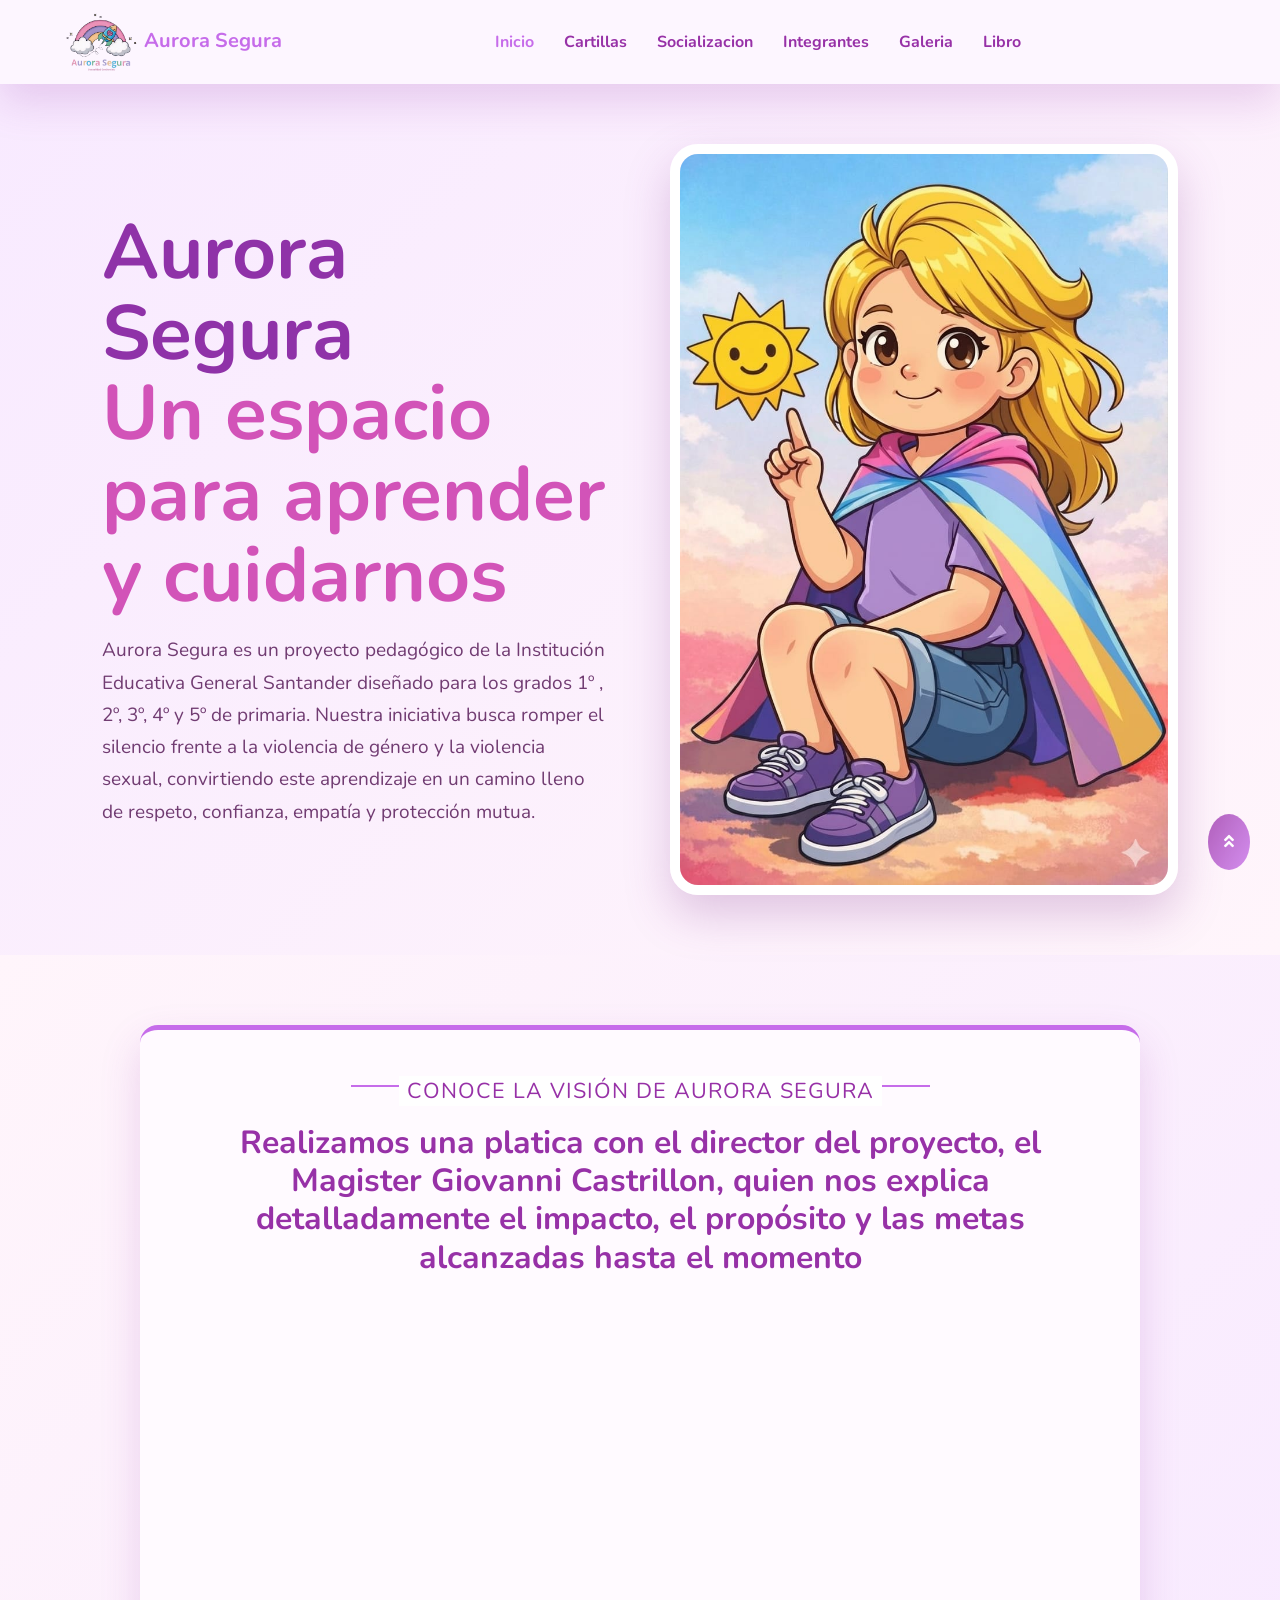
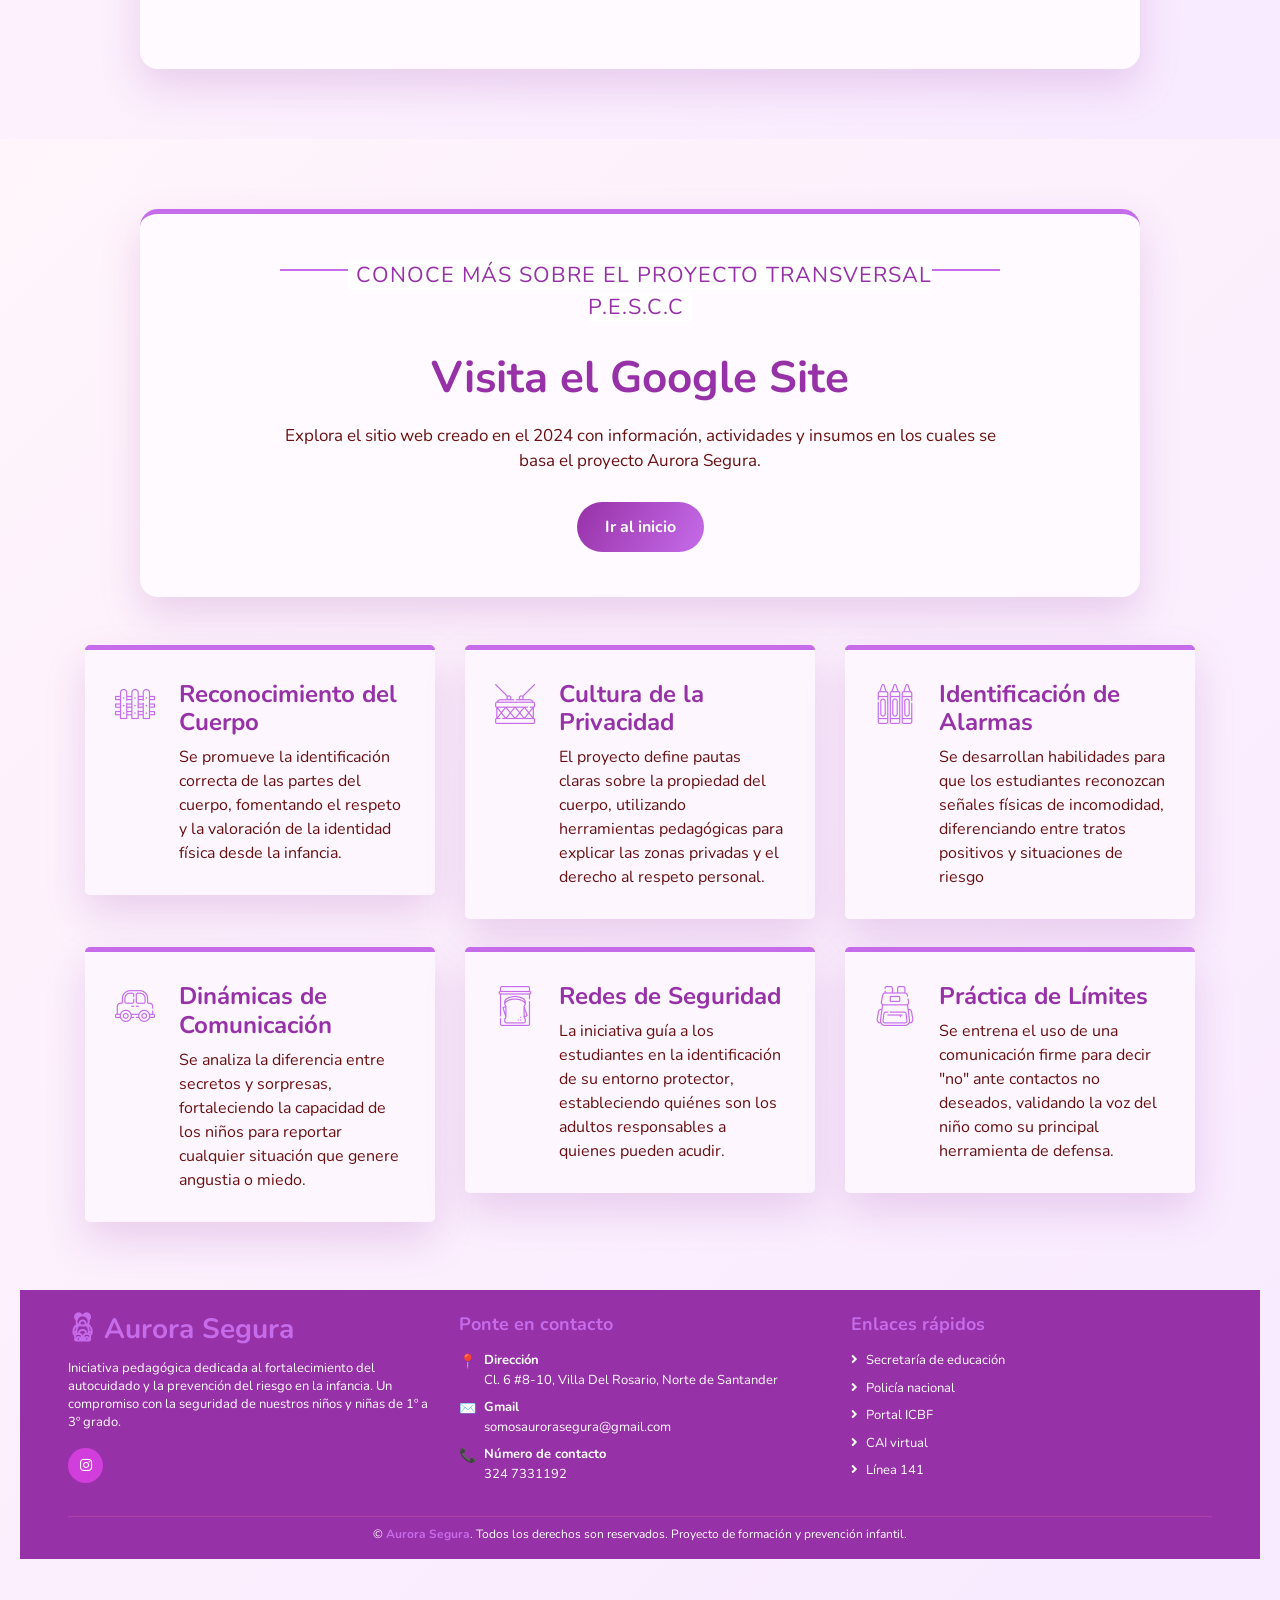
==== index.html @ d98ff777 "Update index.html" ====
<!DOCTYPE html>
<html lang="en">

<head>
    <meta charset="utf-8">
    <title>Aurora Segura • Inicio </title>
    <meta content="width=device-width, initial-scale=1.0" name="viewport">
    <meta content="Free HTML Templates" name="keywords">
    <meta content="Free HTML Templates" name="description">

    <!-- Favicon -->
    <link href="imglg/logo aurora.png" rel="icon">

    <!-- Google Web Fonts -->
    <link rel="preconnect" href="https://fonts.gstatic.com">
    <link href="https://fonts.googleapis.com/css2?family=Handlee&family=Nunito&display=swap" rel="stylesheet">

    <!-- Font Awesome -->
    <link href="https://cdnjs.cloudflare.com/ajax/libs/font-awesome/5.10.0/css/all.min.css" rel="stylesheet">

    <!-- Flaticon Font -->
    <link href="lib/flaticon/font/flaticon.css" rel="stylesheet">

    <!-- Libraries Stylesheet -->
    <link href="lib/owlcarousel/assets/owl.carousel.min.css" rel="stylesheet">
    <link href="lib/lightbox/css/lightbox.min.css" rel="stylesheet">

    <!-- Customized Bootstrap Stylesheet -->
    <link href="css/style.css" rel="stylesheet">
    <link href="https://fonts.googleapis.com/css2?family=Nunito:wght@400;600;700;800&family=Handlee&display=swap" rel="stylesheet">
<style>
/* ---------- TOKENS (mismos valores que libro.html) ---------- */
:root{
  --as-primary:#c66cea;
  --as-secondary:#9731a7;
  --as-body:#691010;
  --as-paper:#fffaff;
  --as-paper-2:#fbeefe;
  --as-shadow:0 18px 40px rgba(151,49,167,.18);
  --as-grad:linear-gradient(120deg,#9731a7,#c66cea);
}

/* ---------- BASE ---------- */
html{background:#f7ecfb}
body{
  font-family:'Nunito',sans-serif;
  color:var(--as-body);
  line-height:1.5;
  background:
    radial-gradient(1200px 500px at 15% -10%,#f3d9ff 0,transparent 60%),
    radial-gradient(1000px 500px at 90% 0,#ffe0f3 0,transparent 55%),
    linear-gradient(160deg,#f7ecfb 0%,#fdeafb 55%,#f3e6ff 100%);
  background-attachment:fixed;
}
h1,h2,h3,h4,h5,h6{
  font-family:'Nunito',cursive;
  color:var(--as-secondary);
  font-weight:700;
  line-height:1.2;
}
p,li,i,span{font-family:'Nunito',sans-serif}

/* ---------- UTILIDADES BOOTSTRAP RECOLOREADAS ---------- */
.bg-primary{background:var(--as-grad)!important}
.bg-secondary{background:var(--as-secondary)!important}
.bg-light{background:#fdf6ff!important}
.text-secondary{color:var(--as-secondary)!important}
.bg-primary h1,.bg-primary h2,.bg-primary h3,.bg-primary h4,.bg-primary p,
.bg-secondary h5,.bg-secondary p,.text-white{color:#fff!important}
.text-primary{color:var(--as-primary)!important}
a.text-primary:hover{color:var(--as-secondary)!important}
.border-top{border-top:5px solid var(--as-primary)!important}
.shadow,.shadow-sm{box-shadow:var(--as-shadow)!important}

/* ---------- BOTONES ---------- */
.btn-primary{
  background:var(--as-grad);border:none;color:#fff;
  border-radius:30px;font-weight:700;transition:transform .15s,filter .15s;
}
.btn-primary:hover,.btn-primary:focus{
  background:var(--as-grad);color:#fff;transform:translateY(-2px) scale(1.02);box-shadow:none;
}
.btn-outline-primary{
  color:var(--as-secondary);border:2px solid var(--as-primary);border-radius:30px;font-weight:700;
}
.btn-outline-primary:hover,.btn-outline-primary.active{
  background:var(--as-primary);border-color:var(--as-primary);color:#fff;
}
.btn-outline-light:hover{background:#fff;color:var(--as-secondary)}
.back-to-top{background:var(--as-grad)!important;border:none;border-radius:50%}

/* ---------- NAVBAR ---------- */
.navbar-light .navbar-nav .nav-link{
  font-family:'Nunito',sans-serif;font-weight:700;
  color:var(--as-secondary)!important;transition:color .2s;
}
.navbar-light .navbar-nav .nav-link:hover,
.navbar-light .navbar-nav .nav-link.active{color:var(--as-primary)!important}
.navbar-brand span{font-family:'Nunito',cursive;color:var(--as-primary)!important}
.navbar-brand img{border-radius:12px}

/* ---------- TITULOS DE SECCION ---------- */
.section-title{color:var(--as-secondary)}
.section-title span{color:var(--as-secondary);font-family:'Nunito',cursive;font-size:1.35rem}
.section-title::before,.section-title::after{
  background:var(--as-primary)!important;border-color:var(--as-primary)!important;
}

/* ---------- HEADER / HERO DE INICIO ---------- */
.bg-primary.px-0.px-md-5 img{
  border-radius:18px;box-shadow:0 20px 45px rgba(105,16,16,.25);
}
.bg-primary h1.display-3{text-shadow:0 3px 0 rgba(0,0,0,.12);text-wrap:balance}

/* ---------- VIDEO DE LA ENTREVISTA ---------- */
.video-section{margin:26px auto 0;max-width:820px}
.video-section video{
  width:100%;border-radius:14px;border:6px solid #fff;box-shadow:var(--as-shadow);background:#000;
}
.hero p{max-width:760px;margin:0 auto;font-size:1.05rem}

/* ---------- SECCIÓN SITIO TRANSVERSAL ---------- */
.sitio-transversal {
  padding: 70px 20px;
  background: linear-gradient(135deg, #fff5fb, #f8eaff);
}

.sitio-transversal-contenido {
  max-width: 1000px;
  margin: auto;
  padding: 45px 30px;
  text-align: center;
  background: #fffaff;
  border-top: 5px solid var(--as-primary);
  border-radius: 18px;
  box-shadow: var(--as-shadow);
}

.sitio-transversal-contenido h2 {
  color: var(--as-secondary);
  font-size: clamp(28px, 4vw, 44px);
  margin-bottom: 18px;
}

.sitio-transversal-contenido p {
  max-width: 720px;
  margin: 0 auto 28px;
  color: var(--as-body);
  font-size: 17px;
}

.btn-sitio-transversal {
  display: inline-block;
  padding: 13px 28px;
  color: #fff;
  background: var(--as-grad);
  border-radius: 30px;
  font-weight: 700;
  text-decoration: none;
  transition: transform .2s, box-shadow .2s;
}

.btn-sitio-transversal:hover {
  color: #fff;
  text-decoration: none;
  transform: translateY(-3px);
  box-shadow: 0 10px 22px rgba(151, 49, 167, .28);


/* ---------- TARJETAS DE "FACILITIES" ---------- */
.d-flex.bg-light.shadow-sm.border-top.rounded{
  background:var(--as-paper)!important;border-radius:14px!important;
  box-shadow:0 10px 24px rgba(198,108,234,.16)!important;
  transition:transform .2s,box-shadow .2s;
}
.d-flex.bg-light.shadow-sm.border-top.rounded:hover{
  transform:translateY(-6px);box-shadow:0 18px 34px rgba(151,49,167,.22)!important;
}
.d-flex.bg-light.border-top.rounded h4{color:var(--as-primary)}

/* ---------- FOOTER ---------- */
.bg-secondary .form-control{border-radius:8px;font-family:'Nunito',sans-serif}
.bg-secondary .btn-primary{background:#fff;color:var(--as-secondary)}
.bg-secondary .btn-primary:hover{background:#fff;color:var(--as-secondary);filter:brightness(.95)}
.bg-secondary a.text-white:hover{color:#f0c4f7!important}
}
.as-video-blog {
  padding: 70px 20px;
  background: linear-gradient(135deg, #fff5fb, #f8eaff);
}

.as-video-blog__content {
  width: 100%;
  max-width: 1000px;
  margin: 0 auto;
  padding: 45px 30px;
  text-align: center;
  background: #fffaff;
  border-top: 5px solid var(--as-primary);
  border-radius: 18px;
  box-shadow: var(--as-shadow);
}

.as-video-blog__content h2 {
  margin-bottom: 25px;
  color: var(--as-secondary);
}

.as-video-blog__player {
  display: block;
  width: 100%;
  max-height: 560px;
  margin: 0 auto;
  border-radius: 14px;
  background: #000;
  box-shadow: 0 12px 30px rgba(151, 49, 167, 0.2);
}

@media (max-width: 576px) {
  .as-video-blog {
    padding: 45px 15px;
  }

  .as-video-blog__content {
    padding: 30px 15px;
  }
}
</style>

</head>


<body>
    <!-- Navbar Start -->
    <div class="container-fluid bg-light position-relative shadow">
        <nav class="navbar navbar-expand-lg bg-light navbar-light py-3 py-lg-0 px-0 px-lg-5">
            <a href="#" class="navbar-brand font-weight-bold text-secondary">
    <img src="imglg/logo aurora.png " style="height:70px;">
                <span class="text-primary">Aurora Segura</span>
            </a>
            <button type="button" class="navbar-toggler" data-toggle="collapse" data-target="#navbarCollapse">
                <span class="navbar-toggler-icon"></span>
            </button>
            <div class="collapse navbar-collapse justify-content-between" id="navbarCollapse">
                <div class="navbar-nav font-weight-bold mx-auto py-0">
                    <a href="index.html" class="nav-item nav-link active">Inicio</a>
                    <a href="about.html" class="nav-item nav-link">Cartillas</a>
                    <a href="class.html" class="nav-item nav-link">Socializacion</a>
                    <a href="team.html" class="nav-item nav-link">Integrantes</a>
                    <a href="gallery.html" class="nav-item nav-link">Galeria</a>
                    <a href="libro.html" class="nav-item nav-link">Libro</a>
                    <div class="nav-item dropdown">
                    </div>
                </div>
            </div>
        </nav>
    </div>
    <!-- Navbar End -->
<style>
  .aurora-inicio {
    padding: 60px 8%;
    background: linear-gradient(135deg, #f8eaff, #fff5fb);
    font-family: 'Nunito', sans-serif;
  }

  .aurora-contenido {
    max-width: 1200px;
    margin: auto;
    display: flex;
    align-items: center;
    gap: 60px;
  }

  .aurora-texto {
    flex: 1;
  }

  .aurora-etiqueta {
    color: #b052c9;
    font-weight: bold;
    letter-spacing: 2px;
    text-transform: uppercase;
  }

  .aurora-texto h1 {
    margin: 18px 0;
    color: #8f32a8;
    font-family: 'Nunito', cursive;
    font-size: clamp(42px, 6vw, 78px);
    line-height: 1.05;
  }

  .aurora-texto h1 span {
    display: block;
    color: #d253b8;
  }

  .aurora-texto p {
    max-width: 540px;
    color: #713c72;
    font-size: 19px;
    line-height: 1.7;
  }



  .aurora-imagen {
    flex: 1;
    max-width: 570px;
  }

  .aurora-imagen img {
    width: 100%;
    display: block;
    border: 10px solid white;
    border-radius: 28px;
    box-shadow: 0 20px 45px rgba(135, 61, 148, .25);
  }

  @media (max-width: 800px) {
    .aurora-contenido {
      flex-direction: column;
      text-align: center;
    }

    .aurora-texto p {
      margin: auto;
    }
  }
</style>

<section class="aurora-inicio">
  <div class="aurora-contenido">
    <div class="aurora-texto">
      

      <h1>
        Aurora Segura
        <span>Un espacio para aprender y cuidarnos</span>
      </h1>
      <p>Aurora Segura es un proyecto pedagógico de la Institución Educativa General Santander diseñado para los grados 1º , 2º, 3º, 4º y 5º de primaria. Nuestra iniciativa busca romper el silencio frente a la violencia de género y la violencia sexual, convirtiendo este aprendizaje en un camino lleno de respeto, confianza, empatía y protección mutua.


      </p>
    </div>
    <div class="aurora-imagen">
      <img
        src="imglg/aurora g.jpeg"
        alt="Proyecto Aurora Segura"
      >
    </div>
  </div>
</section>

    

<!-- Blog Start -->
<section class="as-video-blog" aria-labelledby="as-video-title">
  <div class="as-video-blog__content">
    <p class="section-title px-5"><span class="px-2">Conoce la Visión de Aurora Segura</span></p>
    <h2 id="as-video-title">Realizamos una platica con el director del proyecto, el Magister Giovanni Castrillon, quien nos explica detalladamente el impacto, el propósito y las metas alcanzadas hasta el momento</h2>

<iframe width="560" height="315" src="https://www.youtube.com/embed/XtJqtpY8JXQ?si=MFB27Ist_0Tjkj1-" title="YouTube video player" frameborder="0" allow="accelerometer; autoplay; clipboard-write; encrypted-media; gyroscope; picture-in-picture; web-share" referrerpolicy="strict-origin-when-cross-origin" allowfullscreen></iframe>
  </div>
</section>

    <!-- Blog End -->

 
    <!-- Sitio Transversal Start -->
</div>
</div><section class="sitio-transversal" aria-labelledby="titulo-sitio-transversal">
  <div class="sitio-transversal-contenido">
    <p class="section-title px-5">
      <span class="px-2">Conoce más sobre el Proyecto Transversal P.E.S.C.C </span>
    </p>

    <h2 id="titulo-sitio-transversal">Visita el Google Site</h2>

    <p>
      Explora el sitio web  creado en el 2024 con información, actividades y insumos en los cuales se basa el
      proyecto Aurora Segura.
    </p>

    <a
      class="btn-sitio-transversal"
      href="https://proyectopescc10.wixsite.com/proyecto-transversal"
      target="_blank"
      rel="noopener noreferrer"
    >
      Ir al inicio
    </a>
  </div>
</div>
<!-- Sitio Transversal End -->


    <!-- Facilities Start -->
    <div class="container-fluid pt-5">
        <div class="container pb-3">
            <div class="row">
                <div class="col-lg-4 col-md-6 pb-1">
                    <div class="d-flex bg-light shadow-sm border-top rounded mb-4" style="padding: 30px;">
                        <i class="flaticon-050-fence h1 font-weight-normal text-primary mb-3"></i>
                        <div class="pl-4">
                            <h4>Reconocimiento del Cuerpo</h4>
                            <p class="m-0">Se promueve la identificación correcta de las partes del cuerpo, fomentando el respeto y la valoración de la identidad física desde la infancia.</p>
                        </div>
                    </div>
                </div>
                <div class="col-lg-4 col-md-6 pb-1">
                    <div class="d-flex bg-light shadow-sm border-top rounded mb-4" style="padding: 30px;">
                        <i class="flaticon-022-drum h1 font-weight-normal text-primary mb-3"></i>
                        <div class="pl-4">
                            <h4>Cultura de la Privacidad</h4>
                            <p class="m-0">El proyecto define pautas claras sobre la propiedad del cuerpo, utilizando herramientas pedagógicas para explicar las zonas privadas y el derecho al respeto personal.</p>
                        </div>
                    </div>
                </div>
                <div class="col-lg-4 col-md-6 pb-1">
                    <div class="d-flex bg-light shadow-sm border-top rounded mb-4" style="padding: 30px;">
                        <i class="flaticon-030-crayons h1 font-weight-normal text-primary mb-3"></i>
                        <div class="pl-4">
                            <h4>Identificación de Alarmas</h4>
                            <p class="m-0">Se desarrollan habilidades para que los estudiantes reconozcan señales físicas de incomodidad, diferenciando entre tratos positivos y situaciones de riesgo</p>
                        </div>
                    </div>
                </div>
                <div class="col-lg-4 col-md-6 pb-1">
                    <div class="d-flex bg-light shadow-sm border-top rounded mb-4" style="padding: 30px;">
                        <i class="flaticon-017-toy-car h1 font-weight-normal text-primary mb-3"></i>
                        <div class="pl-4">
                            <h4>Dinámicas de Comunicación</h4>
                            <p class="m-0">Se analiza la diferencia entre secretos y sorpresas, fortaleciendo la capacidad de los niños para reportar cualquier situación que genere angustia o miedo.</p>
                        </div>
                    </div>
                </div>
                <div class="col-lg-4 col-md-6 pb-1">
                    <div class="d-flex bg-light shadow-sm border-top rounded mb-4" style="padding: 30px;">
                        <i class="flaticon-025-sandwich h1 font-weight-normal text-primary mb-3"></i>
                        <div class="pl-4">
                            <h4>Redes de Seguridad</h4>
                            <p class="m-0">La iniciativa guía a los estudiantes en la identificación de su entorno protector, estableciendo quiénes son los adultos responsables a quienes pueden acudir.</p>
                        </div>
                    </div>
                </div>
                <div class="col-lg-4 col-md-6 pb-1">
                    <div class="d-flex bg-light shadow-sm border-top rounded mb-4" style="padding: 30px;">
                        <i class="flaticon-047-backpack h1 font-weight-normal text-primary mb-3"></i>
                        <div class="pl-4">
                            <h4>Práctica de Límites</h4>
                            <p class="m-0">Se entrena el uso de una comunicación firme para decir "no" ante contactos no deseados, validando la voz del niño como su principal herramienta de defensa.</p>
                        </div>
                    </div>
                </div>
            </div>
        </div>
    </div>
    <!-- Facilities Start -->


    


<!-- Footer Start -->
<div class="container-fluid bg-secondary text-white mt-4 py-3 px-sm-3 px-md-5" style="font-size: 14px;">
    <div class="row pt-2">

        <div class="col-lg-4 col-md-6 mb-3">
            <a href="" class="navbar-brand font-weight-bold text-primary m-0 mb-3 p-0" style="font-size: 28px; line-height: 28px;">
                <i class="flaticon-043-teddy-bear"></i>
                <span class="text-white">Aurora Segura</span>
            </a>
            <p class="mb-3" style="font-size: 13px; line-height: 1.4;">Iniciativa pedag&oacute;gica dedicada al fortalecimiento del autocuidado y la prevenci&oacute;n del riesgo en la infancia. Un compromiso con la seguridad de nuestros ni&ntilde;os y ni&ntilde;as de 1&ordm; a 3&ordm; grado.</p>
            <div class="d-flex justify-content-start mt-3">
                <a class="btn rounded-circle text-center text-white mr-2 px-0 d-inline-flex align-items-center justify-content-center"
                   style="width: 35px; height: 35px; background-color: #d23edc; font-size: 14px;"
                   href="https://www.instagram.com/aurora_seguraa/"
                   target="_blank" rel="noopener"
                   aria-label="Instagram de Aurora Segura">
                    <i class="fab fa-instagram"></i>
                </a>
            </div>
        </div>

        <div class="col-lg-4 col-md-6 mb-3">
            <h4 class="text-primary mb-3" style="font-size: 18px;">Ponte en contacto</h4>
            <div class="d-flex mb-2">
                <span class="ico" style="font-size: 14px;">&#128205;</span>
                <div class="pl-2">
                    <strong class="text-white d-block" style="font-size: 13px;">Direcci&oacute;n</strong>
                    <p class="m-0" style="font-size: 13px;">Cl. 6 #8-10, Villa Del Rosario, Norte de Santander</p>
                </div>
            </div>
            <div class="d-flex mb-2">
                <span class="ico" style="font-size: 14px;">&#9993;&#65039;</span>
                <div class="pl-2">
                    <strong class="text-white d-block" style="font-size: 13px;">Gmail</strong>
                    <p class="m-0" style="font-size: 13px;">somosaurorasegura@gmail.com</p>
                </div>
            </div>
            <div class="d-flex mb-2">
                <span class="ico" style="font-size: 14px;">&#128222;</span>
                <div class="pl-2">
                    <strong class="text-white d-block" style="font-size: 13px;">N&uacute;mero de contacto</strong>
                    <p class="m-0" style="font-size: 13px;">324 7331192</p>
                </div>
            </div>
        </div>

        <div class="col-lg-4 col-md-6 mb-3">
            <h4 class="text-primary mb-3" style="font-size: 18px;">Enlaces r&aacute;pidos</h4>
            <div class="d-flex flex-column justify-content-start" style="font-size: 13px;">
                <a class="text-white mb-2" href="http://www.sednortedesantander.gov.co/"><i class="fa fa-angle-right mr-2"></i>Secretar&iacute;a de educaci&oacute;n</a>
                <a class="text-white mb-2" href="https://www.policia.gov.co/"><i class="fa fa-angle-right mr-2"></i>Polic&iacute;a nacional</a>
                <a class="text-white mb-2" href="https://www.icbf.gov.co/"><i class="fa fa-angle-right mr-2"></i>Portal ICBF</a>
                <a class="text-white mb-2" href="https://caivirtual.policia.gov.co/"><i class="fa fa-angle-right mr-2"></i>CAI virtual</a>
                <a class="text-white mb-2" href="https://www.icbf.gov.co/noticias/linea-141"><i class="fa fa-angle-right mr-2"></i>L&iacute;nea 141</a>
            </div>
        </div>

    </div>

    <div class="w-100 pt-2 mt-2" style="border-top: 1px solid rgba(236, 101, 162, 0.3);">
        <p class="m-0 text-center text-white" style="font-size: 12px;">
            &copy; <a class="text-primary font-weight-bold" href="index.html">Aurora Segura</a>. Todos los derechos son reservados. Proyecto de formaci&oacute;n y prevenci&oacute;n infantil.
        </p>
    </div>

</div>


    <!-- Back to Top -->
    <a href="#" class="btn btn-primary p-3 back-to-top"><i class="fa fa-angle-double-up"></i></a>


    <!-- JavaScript Libraries -->
    <script src="https://code.jquery.com/jquery-3.4.1.min.js"></script>
    <script src="https://stackpath.bootstrapcdn.com/bootstrap/4.4.1/js/bootstrap.bundle.min.js"></script>
    <script src="lib/easing/easing.min.js"></script>
    <script src="lib/owlcarousel/owl.carousel.min.js"></script>
    <script src="lib/isotope/isotope.pkgd.min.js"></script>
    <script src="lib/lightbox/js/lightbox.min.js"></script>

    <!-- Contact Javascript File -->
    <script src="mail/jqBootstrapValidation.min.js"></script>
    <script src="mail/contact.js"></script>

    <!-- Template Javascript -->
    <script src="js/main.js"></script>
</body>

</html>
---- css/style.css ----
/******* Bootstrap Theming ********/
/*!
 * Bootstrap v4.5.3 (https://getbootstrap.com/)
 * Copyright 2011-2020 The Bootstrap Authors
 * Copyright 2011-2020 Twitter, Inc.
 * Licensed under MIT (https://github.com/twbs/bootstrap/blob/main/LICENSE)
 */
:root {
  --blue: #c379d6;
  --indigo: #6610f2;
  --purple: #6f42c1;
  --pink: #e83e8c;
  --red: #dc3545;
  --orange: #fd7e14;
  --yellow: #ffc107;
  --green: #28a745;
  --teal: #20c997;
  --cyan: #17a2b8;
  --white: #fff;
  --gray: #6c757d;
  --gray-dark: #343a40;
  --primary: #996de0;
  --secondary: #00394f;
  --success: #28a745;
  --info: #c558dd;
  --warning: #ffc107;
  --danger: #dc3545;
  --light: #f8f9fa;
  --dark: #343a40;
  --breakpoint-xs: 0;
  --breakpoint-sm: 576px;
  --breakpoint-md: 768px;
  --breakpoint-lg: 992px;
  --breakpoint-xl: 1200px;
  --font-family-sans-serif: "Nunito", sans-serif;
  --font-family-monospace: SFMono-Regular, Menlo, Monaco, Consolas, "Liberation Mono", "Courier New", monospace;
}

*,
*::before,
*::after {
  box-sizing: border-box;
}

html {
  font-family: sans-serif;
  line-height: 1.15;
  -webkit-text-size-adjust: 100%;
  -webkit-tap-highlight-color: rgba(0, 0, 0, 0);
}

article, aside, figcaption, figure, footer, header, hgroup, main, nav, section {
  display: block;
}

body {
  margin: 0;
  font-family: "Nunito", sans-serif;
  font-size: 1rem;
  font-weight: 400;
  line-height: 1.5;
  color: #6d5fb9;
  text-align: left;
  background-color: #fff;
}

[tabindex="-1"]:focus:not(:focus-visible) {
  outline: 0 !important;
}

hr {
  box-sizing: content-box;
  height: 0;
  overflow: visible;
}

h1, h2, h3, h4, h5, h6 {
  margin-top: 0;
  margin-bottom: 0.5rem;
}

p {
  margin-top: 0;
  margin-bottom: 1rem;
}

abbr[title],
abbr[data-original-title] {
  text-decoration: underline;
  text-decoration: underline dotted;
  cursor: help;
  border-bottom: 0;
  text-decoration-skip-ink: none;
}

address {
  margin-bottom: 1rem;
  font-style: normal;
  line-height: inherit;
}

ol,
ul,
dl {
  margin-top: 0;
  margin-bottom: 1rem;
}

ol ol,
ul ul,
ol ul,
ul ol {
  margin-bottom: 0;
}

dt {
  font-weight: 700;
}

dd {
  margin-bottom: .5rem;
  margin-left: 0;
}

blockquote {
  margin: 0 0 1rem;
}

b,
strong {
  font-weight: bolder;
}

small {
  font-size: 80%;
}

sub,
sup {
  position: relative;
  font-size: 75%;
  line-height: 0;
  vertical-align: baseline;
}

sub {
  bottom: -.25em;
}

sup {
  top: -.5em;
}

a {
  color: #060606;
  text-decoration: none;
  background-color: transparent;
}

a:hover {
  color:  #862c9c;
  text-decoration: underline;
}

a:not([href]):not([class]) {
  color: inherit;
  text-decoration: none;
}

a:not([href]):not([class]):hover {
  color: inherit;
  text-decoration: none;
}

pre,
code,
kbd,
samp {
  font-family: SFMono-Regular, Menlo, Monaco, Consolas, "Liberation Mono", "Courier New", monospace;
  font-size: 1em;
}

pre {
  margin-top: 0;
  margin-bottom: 1rem;
  overflow: auto;
  -ms-overflow-style: scrollbar;
}

figure {
  margin: 0 0 1rem;
}

img {
  vertical-align: middle;
  border-style: none;
}

svg {
  overflow: hidden;
  vertical-align: middle;
}

table {
  border-collapse: collapse;
}

caption {
  padding-top: 0.75rem;
  padding-bottom: 0.75rem;
  color: #6c757d;
  text-align: left;
  caption-side: bottom;
}

th {
  text-align: inherit;
  text-align: -webkit-match-parent;
}

label {
  display: inline-block;
  margin-bottom: 0.5rem;
}

button {
  border-radius: 0;
}

button:focus {
  outline: 1px dotted;
  outline: 5px auto -webkit-focus-ring-color;
}

input,
button,
select,
optgroup,
textarea {
  margin: 0;
  font-family: inherit;
  font-size: inherit;
  line-height: inherit;
}

button,
input {
  overflow: visible;
}

button,
select {
  text-transform: none;
}

[role="button"] {
  cursor: pointer;
}

select {
  word-wrap: normal;
}

button,
[type="button"],
[type="reset"],
[type="submit"] {
  -webkit-appearance: button;
}

button:not(:disabled),
[type="button"]:not(:disabled),
[type="reset"]:not(:disabled),
[type="submit"]:not(:disabled) {
  cursor: pointer;
}

button::-moz-focus-inner,
[type="button"]::-moz-focus-inner,
[type="reset"]::-moz-focus-inner,
[type="submit"]::-moz-focus-inner {
  padding: 0;
  border-style: none;
}

input[type="radio"],
input[type="checkbox"] {
  box-sizing: border-box;
  padding: 0;
}

textarea {
  overflow: auto;
  resize: vertical;
}

fieldset {
  min-width: 0;
  padding: 0;
  margin: 0;
  border: 0;
}

legend {
  display: block;
  width: 100%;
  max-width: 100%;
  padding: 0;
  margin-bottom: .5rem;
  font-size: 1.5rem;
  line-height: inherit;
  color: inherit;
  white-space: normal;
}

@media (max-width: 1200px) {
  legend {
    font-size: calc(1.275rem + 0.3vw) ;
  }
}

progress {
  vertical-align: baseline;
}

[type="number"]::-webkit-inner-spin-button,
[type="number"]::-webkit-outer-spin-button {
  height: auto;
}

[type="search"] {
  outline-offset: -2px;
  -webkit-appearance: none;
}

[type="search"]::-webkit-search-decoration {
  -webkit-appearance: none;
}

::-webkit-file-upload-button {
  font: inherit;
  -webkit-appearance: button;
}

output {
  display: inline-block;
}

summary {
  display: list-item;
  cursor: pointer;
}

template {
  display: none;
}

[hidden] {
  display: none !important;
}

h1, h2, h3, h4, h5, h6,
.h1, .h2, .h3, .h4, .h5, .h6 {
  margin-bottom: 0.5rem;
  font-family: "Handlee", cursive;
  font-weight: bold;
  line-height: 1.2;
  color: #a858be;
}

h1, .h1 {
  font-size: 2.5rem;
}

@media (max-width: 1200px) {
  h1, .h1 {
    font-size: calc(1.375rem + 1.5vw) ;
  }
}

h2, .h2 {
  font-size: 2rem;
}

@media (max-width: 1200px) {
  h2, .h2 {
    font-size: calc(1.325rem + 0.9vw) ;
  }
}

h3, .h3 {
  font-size: 1.75rem;
}

@media (max-width: 1200px) {
  h3, .h3 {
    font-size: calc(1.3rem + 0.6vw) ;
  }
}

h4, .h4 {
  font-size: 1.5rem;
}

@media (max-width: 1200px) {
  h4, .h4 {
    font-size: calc(1.275rem + 0.3vw) ;
  }
}

h5, .h5 {
  font-size: 1.25rem;
}

h6, .h6 {
  font-size: 1rem;
}

.lead {
  font-size: 1.25rem;
  font-weight: 300;
}

.display-1 {
  font-size: 6rem;
  font-weight: 300;
  line-height: 1.2;
}

@media (max-width: 1200px) {
  .display-1 {
    font-size: calc(1.725rem + 5.7vw) ;
  }
}

.display-2 {
  font-size: 5.5rem;
  font-weight: 300;
  line-height: 1.2;
}

@media (max-width: 1200px) {
  .display-2 {
    font-size: calc(1.675rem + 5.1vw) ;
  }
}

.display-3 {
  font-size: 4.5rem;
  font-weight: 300;
  line-height: 1.2;
}

@media (max-width: 1200px) {
  .display-3 {
    font-size: calc(1.575rem + 3.9vw) ;
  }
}

.display-4 {
  font-size: 3.5rem;
  font-weight: 300;
  line-height: 1.2;
}

@media (max-width: 1200px) {
  .display-4 {
    font-size: calc(1.475rem + 2.7vw) ;
  }
}

hr {
  margin-top: 1rem;
  margin-bottom: 1rem;
  border: 0;
  border-top: 1px solid rgba(0, 0, 0, 0.1);
}

small,
.small {
  font-size: 80%;
  font-weight: 400;
}

mark,
.mark {
  padding: 0.2em;
  background-color: #fcf8e3;
}

.list-unstyled {
  padding-left: 0;
  list-style: none;
}

.list-inline {
  padding-left: 0;
  list-style: none;
}

.list-inline-item {
  display: inline-block;
}

.list-inline-item:not(:last-child) {
  margin-right: 0.5rem;
}

.initialism {
  font-size: 90%;
  text-transform: uppercase;
}

.blockquote {
  margin-bottom: 1rem;
  font-size: 1.25rem;
}

.blockquote-footer {
  display: block;
  font-size: 80%;
  color: #6c757d;
}

.blockquote-footer::before {
  content: "\2014\00A0";
}

.img-fluid {
  max-width: 100%;
  height: auto;
}

.img-thumbnail {
  padding: 0.25rem;
  background-color: #fff;
  border: 1px solid #dee2e6;
  border-radius: 5px;
  max-width: 100%;
  height: auto;
}

.figure {
  display: inline-block;
}

.figure-img {
  margin-bottom: 0.5rem;
  line-height: 1;
}

.figure-caption {
  font-size: 90%;
  color: #6c757d;
}

code {
  font-size: 87.5%;
  color: #e83e8c;
  word-wrap: break-word;
}

a > code {
  color: inherit;
}

kbd {
  padding: 0.2rem 0.4rem;
  font-size: 87.5%;
  color: #fff;
  background-color: #212529;
  border-radius: 0.2rem;
}

kbd kbd {
  padding: 0;
  font-size: 100%;
  font-weight: 700;
}

pre {
  display: block;
  font-size: 87.5%;
  color: #212529;
}

pre code {
  font-size: inherit;
  color: inherit;
  word-break: normal;
}

.pre-scrollable {
  max-height: 340px;
  overflow-y: scroll;
}

.container,
.container-fluid,
.container-sm,
.container-md,
.container-lg,
.container-xl {
  width: 100%;
  padding-right: 15px;
  padding-left: 15px;
  margin-right: auto;
  margin-left: auto;
}

@media (min-width: 576px) {
  .container, .container-sm {
    max-width: 540px;
  }
}

@media (min-width: 768px) {
  .container, .container-sm, .container-md {
    max-width: 720px;
  }
}

@media (min-width: 992px) {
  .container, .container-sm, .container-md, .container-lg {
    max-width: 960px;
  }
}

@media (min-width: 1200px) {
  .container, .container-sm, .container-md, .container-lg, .container-xl {
    max-width: 1140px;
  }
}

.row {
  display: flex;
  flex-wrap: wrap;
  margin-right: -15px;
  margin-left: -15px;
}

.no-gutters {
  margin-right: 0;
  margin-left: 0;
}

.no-gutters > .col,
.no-gutters > [class*="col-"] {
  padding-right: 0;
  padding-left: 0;
}

.col-1, .col-2, .col-3, .col-4, .col-5, .col-6, .col-7, .col-8, .col-9, .col-10, .col-11, .col-12, .col,
.col-auto, .col-sm-1, .col-sm-2, .col-sm-3, .col-sm-4, .col-sm-5, .col-sm-6, .col-sm-7, .col-sm-8, .col-sm-9, .col-sm-10, .col-sm-11, .col-sm-12, .col-sm,
.col-sm-auto, .col-md-1, .col-md-2, .col-md-3, .col-md-4, .col-md-5, .col-md-6, .col-md-7, .col-md-8, .col-md-9, .col-md-10, .col-md-11, .col-md-12, .col-md,
.col-md-auto, .col-lg-1, .col-lg-2, .col-lg-3, .col-lg-4, .col-lg-5, .col-lg-6, .col-lg-7, .col-lg-8, .col-lg-9, .col-lg-10, .col-lg-11, .col-lg-12, .col-lg,
.col-lg-auto, .col-xl-1, .col-xl-2, .col-xl-3, .col-xl-4, .col-xl-5, .col-xl-6, .col-xl-7, .col-xl-8, .col-xl-9, .col-xl-10, .col-xl-11, .col-xl-12, .col-xl,
.col-xl-auto {
  position: relative;
  width: 100%;
  padding-right: 15px;
  padding-left: 15px;
}

.col {
  flex-basis: 0;
  flex-grow: 1;
  max-width: 100%;
}

.row-cols-1 > * {
  flex: 0 0 100%;
  max-width: 100%;
}

.row-cols-2 > * {
  flex: 0 0 50%;
  max-width: 50%;
}

.row-cols-3 > * {
  flex: 0 0 33.33333%;
  max-width: 33.33333%;
}

.row-cols-4 > * {
  flex: 0 0 25%;
  max-width: 25%;
}

.row-cols-5 > * {
  flex: 0 0 20%;
  max-width: 20%;
}

.row-cols-6 > * {
  flex: 0 0 16.66667%;
  max-width: 16.66667%;
}

.col-auto {
  flex: 0 0 auto;
  width: auto;
  max-width: 100%;
}

.col-1 {
  flex: 0 0 8.33333%;
  max-width: 8.33333%;
}

.col-2 {
  flex: 0 0 16.66667%;
  max-width: 16.66667%;
}

.col-3 {
  flex: 0 0 25%;
  max-width: 25%;
}

.col-4 {
  flex: 0 0 33.33333%;
  max-width: 33.33333%;
}

.col-5 {
  flex: 0 0 41.66667%;
  max-width: 41.66667%;
}

.col-6 {
  flex: 0 0 50%;
  max-width: 50%;
}

.col-7 {
  flex: 0 0 58.33333%;
  max-width: 58.33333%;
}

.col-8 {
  flex: 0 0 66.66667%;
  max-width: 66.66667%;
}

.col-9 {
  flex: 0 0 75%;
  max-width: 75%;
}

.col-10 {
  flex: 0 0 83.33333%;
  max-width: 83.33333%;
}

.col-11 {
  flex: 0 0 91.66667%;
  max-width: 91.66667%;
}

.col-12 {
  flex: 0 0 100%;
  max-width: 100%;
}

.order-first {
  order: -1;
}

.order-last {
  order: 13;
}

.order-0 {
  order: 0;
}

.order-1 {
  order: 1;
}

.order-2 {
  order: 2;
}

.order-3 {
  order: 3;
}

.order-4 {
  order: 4;
}

.order-5 {
  order: 5;
}

.order-6 {
  order: 6;
}

.order-7 {
  order: 7;
}

.order-8 {
  order: 8;
}

.order-9 {
  order: 9;
}

.order-10 {
  order: 10;
}

.order-11 {
  order: 11;
}

.order-12 {
  order: 12;
}

.offset-1 {
  margin-left: 8.33333%;
}

.offset-2 {
  margin-left: 16.66667%;
}

.offset-3 {
  margin-left: 25%;
}

.offset-4 {
  margin-left: 33.33333%;
}

.offset-5 {
  margin-left: 41.66667%;
}

.offset-6 {
  margin-left: 50%;
}

.offset-7 {
  margin-left: 58.33333%;
}

.offset-8 {
  margin-left: 66.66667%;
}

.offset-9 {
  margin-left: 75%;
}

.offset-10 {
  margin-left: 83.33333%;
}

.offset-11 {
  margin-left: 91.66667%;
}

@media (min-width: 576px) {
  .col-sm {
    flex-basis: 0;
    flex-grow: 1;
    max-width: 100%;
  }
  .row-cols-sm-1 > * {
    flex: 0 0 100%;
    max-width: 100%;
  }
  .row-cols-sm-2 > * {
    flex: 0 0 50%;
    max-width: 50%;
  }
  .row-cols-sm-3 > * {
    flex: 0 0 33.33333%;
    max-width: 33.33333%;
  }
  .row-cols-sm-4 > * {
    flex: 0 0 25%;
    max-width: 25%;
  }
  .row-cols-sm-5 > * {
    flex: 0 0 20%;
    max-width: 20%;
  }
  .row-cols-sm-6 > * {
    flex: 0 0 16.66667%;
    max-width: 16.66667%;
  }
  .col-sm-auto {
    flex: 0 0 auto;
    width: auto;
    max-width: 100%;
  }
  .col-sm-1 {
    flex: 0 0 8.33333%;
    max-width: 8.33333%;
  }
  .col-sm-2 {
    flex: 0 0 16.66667%;
    max-width: 16.66667%;
  }
  .col-sm-3 {
    flex: 0 0 25%;
    max-width: 25%;
  }
  .col-sm-4 {
    flex: 0 0 33.33333%;
    max-width: 33.33333%;
  }
  .col-sm-5 {
    flex: 0 0 41.66667%;
    max-width: 41.66667%;
  }
  .col-sm-6 {
    flex: 0 0 50%;
    max-width: 50%;
  }
  .col-sm-7 {
    flex: 0 0 58.33333%;
    max-width: 58.33333%;
  }
  .col-sm-8 {
    flex: 0 0 66.66667%;
    max-width: 66.66667%;
  }
  .col-sm-9 {
    flex: 0 0 75%;
    max-width: 75%;
  }
  .col-sm-10 {
    flex: 0 0 83.33333%;
    max-width: 83.33333%;
  }
  .col-sm-11 {
    flex: 0 0 91.66667%;
    max-width: 91.66667%;
  }
  .col-sm-12 {
    flex: 0 0 100%;
    max-width: 100%;
  }
  .order-sm-first {
    order: -1;
  }
  .order-sm-last {
    order: 13;
  }
  .order-sm-0 {
    order: 0;
  }
  .order-sm-1 {
    order: 1;
  }
  .order-sm-2 {
    order: 2;
  }
  .order-sm-3 {
    order: 3;
  }
  .order-sm-4 {
    order: 4;
  }
  .order-sm-5 {
    order: 5;
  }
  .order-sm-6 {
    order: 6;
  }
  .order-sm-7 {
    order: 7;
  }
  .order-sm-8 {
    order: 8;
  }
  .order-sm-9 {
    order: 9;
  }
  .order-sm-10 {
    order: 10;
  }
  .order-sm-11 {
    order: 11;
  }
  .order-sm-12 {
    order: 12;
  }
  .offset-sm-0 {
    margin-left: 0;
  }
  .offset-sm-1 {
    margin-left: 8.33333%;
  }
  .offset-sm-2 {
    margin-left: 16.66667%;
  }
  .offset-sm-3 {
    margin-left: 25%;
  }
  .offset-sm-4 {
    margin-left: 33.33333%;
  }
  .offset-sm-5 {
    margin-left: 41.66667%;
  }
  .offset-sm-6 {
    margin-left: 50%;
  }
  .offset-sm-7 {
    margin-left: 58.33333%;
  }
  .offset-sm-8 {
    margin-left: 66.66667%;
  }
  .offset-sm-9 {
    margin-left: 75%;
  }
  .offset-sm-10 {
    margin-left: 83.33333%;
  }
  .offset-sm-11 {
    margin-left: 91.66667%;
  }
}

@media (min-width: 768px) {
  .col-md {
    flex-basis: 0;
    flex-grow: 1;
    max-width: 100%;
  }
  .row-cols-md-1 > * {
    flex: 0 0 100%;
    max-width: 100%;
  }
  .row-cols-md-2 > * {
    flex: 0 0 50%;
    max-width: 50%;
  }
  .row-cols-md-3 > * {
    flex: 0 0 33.33333%;
    max-width: 33.33333%;
  }
  .row-cols-md-4 > * {
    flex: 0 0 25%;
    max-width: 25%;
  }
  .row-cols-md-5 > * {
    flex: 0 0 20%;
    max-width: 20%;
  }
  .row-cols-md-6 > * {
    flex: 0 0 16.66667%;
    max-width: 16.66667%;
  }
  .col-md-auto {
    flex: 0 0 auto;
    width: auto;
    max-width: 100%;
  }
  .col-md-1 {
    flex: 0 0 8.33333%;
    max-width: 8.33333%;
  }
  .col-md-2 {
    flex: 0 0 16.66667%;
    max-width: 16.66667%;
  }
  .col-md-3 {
    flex: 0 0 25%;
    max-width: 25%;
  }
  .col-md-4 {
    flex: 0 0 33.33333%;
    max-width: 33.33333%;
  }
  .col-md-5 {
    flex: 0 0 41.66667%;
    max-width: 41.66667%;
  }
  .col-md-6 {
    flex: 0 0 50%;
    max-width: 50%;
  }
  .col-md-7 {
    flex: 0 0 58.33333%;
    max-width: 58.33333%;
  }
  .col-md-8 {
    flex: 0 0 66.66667%;
    max-width: 66.66667%;
  }
  .col-md-9 {
    flex: 0 0 75%;
    max-width: 75%;
  }
  .col-md-10 {
    flex: 0 0 83.33333%;
    max-width: 83.33333%;
  }
  .col-md-11 {
    flex: 0 0 91.66667%;
    max-width: 91.66667%;
  }
  .col-md-12 {
    flex: 0 0 100%;
    max-width: 100%;
  }
  .order-md-first {
    order: -1;
  }
  .order-md-last {
    order: 13;
  }
  .order-md-0 {
    order: 0;
  }
  .order-md-1 {
    order: 1;
  }
  .order-md-2 {
    order: 2;
  }
  .order-md-3 {
    order: 3;
  }
  .order-md-4 {
    order: 4;
  }
  .order-md-5 {
    order: 5;
  }
  .order-md-6 {
    order: 6;
  }
  .order-md-7 {
    order: 7;
  }
  .order-md-8 {
    order: 8;
  }
  .order-md-9 {
    order: 9;
  }
  .order-md-10 {
    order: 10;
  }
  .order-md-11 {
    order: 11;
  }
  .order-md-12 {
    order: 12;
  }
  .offset-md-0 {
    margin-left: 0;
  }
  .offset-md-1 {
    margin-left: 8.33333%;
  }
  .offset-md-2 {
    margin-left: 16.66667%;
  }
  .offset-md-3 {
    margin-left: 25%;
  }
  .offset-md-4 {
    margin-left: 33.33333%;
  }
  .offset-md-5 {
    margin-left: 41.66667%;
  }
  .offset-md-6 {
    margin-left: 50%;
  }
  .offset-md-7 {
    margin-left: 58.33333%;
  }
  .offset-md-8 {
    margin-left: 66.66667%;
  }
  .offset-md-9 {
    margin-left: 75%;
  }
  .offset-md-10 {
    margin-left: 83.33333%;
  }
  .offset-md-11 {
    margin-left: 91.66667%;
  }
}

@media (min-width: 992px) {
  .col-lg {
    flex-basis: 0;
    flex-grow: 1;
    max-width: 100%;
  }
  .row-cols-lg-1 > * {
    flex: 0 0 100%;
    max-width: 100%;
  }
  .row-cols-lg-2 > * {
    flex: 0 0 50%;
    max-width: 50%;
  }
  .row-cols-lg-3 > * {
    flex: 0 0 33.33333%;
    max-width: 33.33333%;
  }
  .row-cols-lg-4 > * {
    flex: 0 0 25%;
    max-width: 25%;
  }
  .row-cols-lg-5 > * {
    flex: 0 0 20%;
    max-width: 20%;
  }
  .row-cols-lg-6 > * {
    flex: 0 0 16.66667%;
    max-width: 16.66667%;
  }
  .col-lg-auto {
    flex: 0 0 auto;
    width: auto;
    max-width: 100%;
  }
  .col-lg-1 {
    flex: 0 0 8.33333%;
    max-width: 8.33333%;
  }
  .col-lg-2 {
    flex: 0 0 16.66667%;
    max-width: 16.66667%;
  }
  .col-lg-3 {
    flex: 0 0 25%;
    max-width: 25%;
  }
  .col-lg-4 {
    flex: 0 0 33.33333%;
    max-width: 33.33333%;
  }
  .col-lg-5 {
    flex: 0 0 41.66667%;
    max-width: 41.66667%;
  }
  .col-lg-6 {
    flex: 0 0 50%;
    max-width: 50%;
  }
  .col-lg-7 {
    flex: 0 0 58.33333%;
    max-width: 58.33333%;
  }
  .col-lg-8 {
    flex: 0 0 66.66667%;
    max-width: 66.66667%;
  }
  .col-lg-9 {
    flex: 0 0 75%;
    max-width: 75%;
  }
  .col-lg-10 {
    flex: 0 0 83.33333%;
    max-width: 83.33333%;
  }
  .col-lg-11 {
    flex: 0 0 91.66667%;
    max-width: 91.66667%;
  }
  .col-lg-12 {
    flex: 0 0 100%;
    max-width: 100%;
  }
  .order-lg-first {
    order: -1;
  }
  .order-lg-last {
    order: 13;
  }
  .order-lg-0 {
    order: 0;
  }
  .order-lg-1 {
    order: 1;
  }
  .order-lg-2 {
    order: 2;
  }
  .order-lg-3 {
    order: 3;
  }
  .order-lg-4 {
    order: 4;
  }
  .order-lg-5 {
    order: 5;
  }
  .order-lg-6 {
    order: 6;
  }
  .order-lg-7 {
    order: 7;
  }
  .order-lg-8 {
    order: 8;
  }
  .order-lg-9 {
    order: 9;
  }
  .order-lg-10 {
    order: 10;
  }
  .order-lg-11 {
    order: 11;
  }
  .order-lg-12 {
    order: 12;
  }
  .offset-lg-0 {
    margin-left: 0;
  }
  .offset-lg-1 {
    margin-left: 8.33333%;
  }
  .offset-lg-2 {
    margin-left: 16.66667%;
  }
  .offset-lg-3 {
    margin-left: 25%;
  }
  .offset-lg-4 {
    margin-left: 33.33333%;
  }
  .offset-lg-5 {
    margin-left: 41.66667%;
  }
  .offset-lg-6 {
    margin-left: 50%;
  }
  .offset-lg-7 {
    margin-left: 58.33333%;
  }
  .offset-lg-8 {
    margin-left: 66.66667%;
  }
  .offset-lg-9 {
    margin-left: 75%;
  }
  .offset-lg-10 {
    margin-left: 83.33333%;
  }
  .offset-lg-11 {
    margin-left: 91.66667%;
  }
}

@media (min-width: 1200px) {
  .col-xl {
    flex-basis: 0;
    flex-grow: 1;
    max-width: 100%;
  }
  .row-cols-xl-1 > * {
    flex: 0 0 100%;
    max-width: 100%;
  }
  .row-cols-xl-2 > * {
    flex: 0 0 50%;
    max-width: 50%;
  }
  .row-cols-xl-3 > * {
    flex: 0 0 33.33333%;
    max-width: 33.33333%;
  }
  .row-cols-xl-4 > * {
    flex: 0 0 25%;
    max-width: 25%;
  }
  .row-cols-xl-5 > * {
    flex: 0 0 20%;
    max-width: 20%;
  }
  .row-cols-xl-6 > * {
    flex: 0 0 16.66667%;
    max-width: 16.66667%;
  }
  .col-xl-auto {
    flex: 0 0 auto;
    width: auto;
    max-width: 100%;
  }
  .col-xl-1 {
    flex: 0 0 8.33333%;
    max-width: 8.33333%;
  }
  .col-xl-2 {
    flex: 0 0 16.66667%;
    max-width: 16.66667%;
  }
  .col-xl-3 {
    flex: 0 0 25%;
    max-width: 25%;
  }
  .col-xl-4 {
    flex: 0 0 33.33333%;
    max-width: 33.33333%;
  }
  .col-xl-5 {
    flex: 0 0 41.66667%;
    max-width: 41.66667%;
  }
  .col-xl-6 {
    flex: 0 0 50%;
    max-width: 50%;
  }
  .col-xl-7 {
    flex: 0 0 58.33333%;
    max-width: 58.33333%;
  }
  .col-xl-8 {
    flex: 0 0 66.66667%;
    max-width: 66.66667%;
  }
  .col-xl-9 {
    flex: 0 0 75%;
    max-width: 75%;
  }
  .col-xl-10 {
    flex: 0 0 83.33333%;
    max-width: 83.33333%;
  }
  .col-xl-11 {
    flex: 0 0 91.66667%;
    max-width: 91.66667%;
  }
  .col-xl-12 {
    flex: 0 0 100%;
    max-width: 100%;
  }
  .order-xl-first {
    order: -1;
  }
  .order-xl-last {
    order: 13;
  }
  .order-xl-0 {
    order: 0;
  }
  .order-xl-1 {
    order: 1;
  }
  .order-xl-2 {
    order: 2;
  }
  .order-xl-3 {
    order: 3;
  }
  .order-xl-4 {
    order: 4;
  }
  .order-xl-5 {
    order: 5;
  }
  .order-xl-6 {
    order: 6;
  }
  .order-xl-7 {
    order: 7;
  }
  .order-xl-8 {
    order: 8;
  }
  .order-xl-9 {
    order: 9;
  }
  .order-xl-10 {
    order: 10;
  }
  .order-xl-11 {
    order: 11;
  }
  .order-xl-12 {
    order: 12;
  }
  .offset-xl-0 {
    margin-left: 0;
  }
  .offset-xl-1 {
    margin-left: 8.33333%;
  }
  .offset-xl-2 {
    margin-left: 16.66667%;
  }
  .offset-xl-3 {
    margin-left: 25%;
  }
  .offset-xl-4 {
    margin-left: 33.33333%;
  }
  .offset-xl-5 {
    margin-left: 41.66667%;
  }
  .offset-xl-6 {
    margin-left: 50%;
  }
  .offset-xl-7 {
    margin-left: 58.33333%;
  }
  .offset-xl-8 {
    margin-left: 66.66667%;
  }
  .offset-xl-9 {
    margin-left: 75%;
  }
  .offset-xl-10 {
    margin-left: 83.33333%;
  }
  .offset-xl-11 {
    margin-left: 91.66667%;
  }
}

.table {
  width: 100%;
  margin-bottom: 1rem;
  color: #666666;
}

.table th,
.table td {
  padding: 0.75rem;
  vertical-align: top;
  border-top: 1px solid #dee2e6;
}

.table thead th {
  vertical-align: bottom;
  border-bottom: 2px solid #dee2e6;
}

.table tbody + tbody {
  border-top: 2px solid #dee2e6;
}

.table-sm th,
.table-sm td {
  padding: 0.3rem;
}

.table-bordered {
  border: 1px solid #dee2e6;
}

.table-bordered th,
.table-bordered td {
  border: 1px solid #dee2e6;
}

.table-bordered thead th,
.table-bordered thead td {
  border-bottom-width: 2px;
}

.table-borderless th,
.table-borderless td,
.table-borderless thead th,
.table-borderless tbody + tbody {
  border: 0;
}

.table-striped tbody tr:nth-of-type(odd) {
  background-color: rgba(0, 0, 0, 0.05);
}

.table-hover tbody tr:hover {
  color: #666666;
  background-color: rgba(0, 0, 0, 0.075);
}

.table-primary,
.table-primary > th,
.table-primary > td {
  background-color: #bee5eb;
}

.table-primary th,
.table-primary td,
.table-primary thead th,
.table-primary tbody + tbody {
  border-color: #bb57c2;
}

.table-hover .table-primary:hover {
  background-color: #9763d7;
}

.table-hover .table-primary:hover > td,
.table-hover .table-primary:hover > th {
  background-color: #abdde5;
}

.table-secondary,
.table-secondary > th,
.table-secondary > td {
  background-color: #b8c8ce;
}

.table-secondary th,
.table-secondary td,
.table-secondary thead th,
.table-secondary tbody + tbody {
  border-color: #7a98a3;
}

.table-hover .table-secondary:hover {
  background-color: #a9bcc4;
}

.table-hover .table-secondary:hover > td,
.table-hover .table-secondary:hover > th {
  background-color: #a9bcc4;
}

.table-success,
.table-success > th,
.table-success > td {
  background-color: #c3e6cb;
}

.table-success th,
.table-success td,
.table-success thead th,
.table-success tbody + tbody {
  border-color: #8fd19e;
}

.table-hover .table-success:hover {
  background-color: #b1dfbb;
}

.table-hover .table-success:hover > td,
.table-hover .table-success:hover > th {
  background-color: #b1dfbb;
}

.table-info,
.table-info > th,
.table-info > td {
  background-color: #bee5eb;
}

.table-info th,
.table-info td,
.table-info thead th,
.table-info tbody + tbody {
  border-color: #86cfda;
}

.table-hover .table-info:hover {
  background-color: #abdde5;
}

.table-hover .table-info:hover > td,
.table-hover .table-info:hover > th {
  background-color: #abdde5;
}

.table-warning,
.table-warning > th,
.table-warning > td {
  background-color: #ffeeba;
}

.table-warning th,
.table-warning td,
.table-warning thead th,
.table-warning tbody + tbody {
  border-color: #ffdf7e;
}

.table-hover .table-warning:hover {
  background-color: #ffe8a1;
}

.table-hover .table-warning:hover > td,
.table-hover .table-warning:hover > th {
  background-color: #ffe8a1;
}

.table-danger,
.table-danger > th,
.table-danger > td {
  background-color: #f5c6cb;
}

.table-danger th,
.table-danger td,
.table-danger thead th,
.table-danger tbody + tbody {
  border-color: #ed969e;
}

.table-hover .table-danger:hover {
  background-color: #f1b0b7;
}

.table-hover .table-danger:hover > td,
.table-hover .table-danger:hover > th {
  background-color: #f1b0b7;
}

.table-light,
.table-light > th,
.table-light > td {
  background-color: #fdfdfe;
}

.table-light th,
.table-light td,
.table-light thead th,
.table-light tbody + tbody {
  border-color: #fbfcfc;
}

.table-hover .table-light:hover {
  background-color: #ececf6;
}

.table-hover .table-light:hover > td,
.table-hover .table-light:hover > th {
  background-color: #ececf6;
}

.table-dark,
.table-dark > th,
.table-dark > td {
  background-color: #c6c8ca;
}

.table-dark th,
.table-dark td,
.table-dark thead th,
.table-dark tbody + tbody {
  border-color: #95999c;
}

.table-hover .table-dark:hover {
  background-color: #b9bbbe;
}

.table-hover .table-dark:hover > td,
.table-hover .table-dark:hover > th {
  background-color: #b9bbbe;
}

.table-active,
.table-active > th,
.table-active > td {
  background-color: rgba(0, 0, 0, 0.075);
}

.table-hover .table-active:hover {
  background-color: rgba(0, 0, 0, 0.075);
}

.table-hover .table-active:hover > td,
.table-hover .table-active:hover > th {
  background-color: rgba(0, 0, 0, 0.075);
}

.table .thead-dark th {
  color: #fff;
  background-color: #343a40;
  border-color: #454d55;
}

.table .thead-light th {
  color: #495057;
  background-color: #e9ecef;
  border-color: #dee2e6;
}

.table-dark {
  color: #fff;
  background-color: #343a40;
}

.table-dark th,
.table-dark td,
.table-dark thead th {
  border-color: #454d55;
}

.table-dark.table-bordered {
  border: 0;
}

.table-dark.table-striped tbody tr:nth-of-type(odd) {
  background-color: rgba(255, 255, 255, 0.05);
}

.table-dark.table-hover tbody tr:hover {
  color: #fff;
  background-color: rgba(255, 255, 255, 0.075);
}

@media (max-width: 575.98px) {
  .table-responsive-sm {
    display: block;
    width: 100%;
    overflow-x: auto;
    -webkit-overflow-scrolling: touch;
  }
  .table-responsive-sm > .table-bordered {
    border: 0;
  }
}

@media (max-width: 767.98px) {
  .table-responsive-md {
    display: block;
    width: 100%;
    overflow-x: auto;
    -webkit-overflow-scrolling: touch;
  }
  .table-responsive-md > .table-bordered {
    border: 0;
  }
}

@media (max-width: 991.98px) {
  .table-responsive-lg {
    display: block;
    width: 100%;
    overflow-x: auto;
    -webkit-overflow-scrolling: touch;
  }
  .table-responsive-lg > .table-bordered {
    border: 0;
  }
}

@media (max-width: 1199.98px) {
  .table-responsive-xl {
    display: block;
    width: 100%;
    overflow-x: auto;
    -webkit-overflow-scrolling: touch;
  }
  .table-responsive-xl > .table-bordered {
    border: 0;
  }
}

.table-responsive {
  display: block;
  width: 100%;
  overflow-x: auto;
  -webkit-overflow-scrolling: touch;
}

.table-responsive > .table-bordered {
  border: 0;
}

.form-control {
  display: block;
  width: 100%;
  height: calc(1.5em + 0.75rem + 2px);
  padding: 0.375rem 0.75rem;
  font-size: 1rem;
  font-weight: 400;
  line-height: 1.5;
  color: #495057;
  background-color: #fff;
  background-clip: padding-box;
  border: 1px solid #ced4da;
  border-radius: 5px;
  transition: border-color 0.15s ease-in-out, box-shadow 0.15s ease-in-out;
}

@media (prefers-reduced-motion: reduce) {
  .form-control {
    transition: none;
  }
}

.form-control::-ms-expand {
  background-color: transparent;
  border: 0;
}

.form-control:-moz-focusring {
  color: transparent;
  text-shadow: 0 0 0 #495057;
}

.form-control:focus {
  color: #495057;
  background-color: #fff;
  border-color: #63d9ec;
  outline: 0;
  box-shadow: 0 0 0 0.2rem rgba(23, 162, 184, 0.25);
}

.form-control::placeholder {
  color: #6c757d;
  opacity: 1;
}

.form-control:disabled, .form-control[readonly] {
  background-color: #e9ecef;
  opacity: 1;
}

input[type="date"].form-control,
input[type="time"].form-control,
input[type="datetime-local"].form-control,
input[type="month"].form-control {
  appearance: none;
}

select.form-control:focus::-ms-value {
  color: #495057;
  background-color: #fff;
}

.form-control-file,
.form-control-range {
  display: block;
  width: 100%;
}

.col-form-label {
  padding-top: calc(0.375rem + 1px);
  padding-bottom: calc(0.375rem + 1px);
  margin-bottom: 0;
  font-size: inherit;
  line-height: 1.5;
}

.col-form-label-lg {
  padding-top: calc(0.5rem + 1px);
  padding-bottom: calc(0.5rem + 1px);
  font-size: 1.25rem;
  line-height: 1.5;
}

.col-form-label-sm {
  padding-top: calc(0.25rem + 1px);
  padding-bottom: calc(0.25rem + 1px);
  font-size: 0.875rem;
  line-height: 1.5;
}

.form-control-plaintext {
  display: block;
  width: 100%;
  padding: 0.375rem 0;
  margin-bottom: 0;
  font-size: 1rem;
  line-height: 1.5;
  color: #666666;
  background-color: transparent;
  border: solid transparent;
  border-width: 1px 0;
}

.form-control-plaintext.form-control-sm, .form-control-plaintext.form-control-lg {
  padding-right: 0;
  padding-left: 0;
}

.form-control-sm {
  height: calc(1.5em + 0.5rem + 2px);
  padding: 0.25rem 0.5rem;
  font-size: 0.875rem;
  line-height: 1.5;
  border-radius: 0.2rem;
}

.form-control-lg {
  height: calc(1.5em + 1rem + 2px);
  padding: 0.5rem 1rem;
  font-size: 1.25rem;
  line-height: 1.5;
  border-radius: 0.3rem;
}

select.form-control[size], select.form-control[multiple] {
  height: auto;
}

textarea.form-control {
  height: auto;
}

.form-group {
  margin-bottom: 1rem;
}

.form-text {
  display: block;
  margin-top: 0.25rem;
}

.form-row {
  display: flex;
  flex-wrap: wrap;
  margin-right: -5px;
  margin-left: -5px;
}

.form-row > .col,
.form-row > [class*="col-"] {
  padding-right: 5px;
  padding-left: 5px;
}

.form-check {
  position: relative;
  display: block;
  padding-left: 1.25rem;
}

.form-check-input {
  position: absolute;
  margin-top: 0.3rem;
  margin-left: -1.25rem;
}

.form-check-input[disabled] ~ .form-check-label,
.form-check-input:disabled ~ .form-check-label {
  color: #6c757d;
}

.form-check-label {
  margin-bottom: 0;
}

.form-check-inline {
  display: inline-flex;
  align-items: center;
  padding-left: 0;
  margin-right: 0.75rem;
}

.form-check-inline .form-check-input {
  position: static;
  margin-top: 0;
  margin-right: 0.3125rem;
  margin-left: 0;
}

.valid-feedback {
  display: none;
  width: 100%;
  margin-top: 0.25rem;
  font-size: 80%;
  color: #28a745;
}

.valid-tooltip {
  position: absolute;
  top: 100%;
  left: 0;
  z-index: 5;
  display: none;
  max-width: 100%;
  padding: 0.25rem 0.5rem;
  margin-top: .1rem;
  font-size: 0.875rem;
  line-height: 1.5;
  color: #fff;
  background-color: rgba(40, 167, 69, 0.9);
  border-radius: 5px;
}

.was-validated :valid ~ .valid-feedback,
.was-validated :valid ~ .valid-tooltip,
.is-valid ~ .valid-feedback,
.is-valid ~ .valid-tooltip {
  display: block;
}

.was-validated .form-control:valid, .form-control.is-valid {
  border-color: #28a745;
  padding-right: calc(1.5em + 0.75rem);
  background-image: url("data:image/svg+xml,%3csvg xmlns='http://www.w3.org/2000/svg' width='8' height='8' viewBox='0 0 8 8'%3e%3cpath fill='%2328a745' d='M2.3 6.73L.6 4.53c-.4-1.04.46-1.4 1.1-.8l1.1 1.4 3.4-3.8c.6-.63 1.6-.27 1.2.7l-4 4.6c-.43.5-.8.4-1.1.1z'/%3e%3c/svg%3e");
  background-repeat: no-repeat;
  background-position: right calc(0.375em + 0.1875rem) center;
  background-size: calc(0.75em + 0.375rem) calc(0.75em + 0.375rem);
}

.was-validated .form-control:valid:focus, .form-control.is-valid:focus {
  border-color: #28a745;
  box-shadow: 0 0 0 0.2rem rgba(40, 167, 69, 0.25);
}

.was-validated textarea.form-control:valid, textarea.form-control.is-valid {
  padding-right: calc(1.5em + 0.75rem);
  background-position: top calc(0.375em + 0.1875rem) right calc(0.375em + 0.1875rem);
}

.was-validated .custom-select:valid, .custom-select.is-valid {
  border-color: #28a745;
  padding-right: calc(0.75em + 2.3125rem);
  background: url("data:image/svg+xml,%3csvg xmlns='http://www.w3.org/2000/svg' width='4' height='5' viewBox='0 0 4 5'%3e%3cpath fill='%23343a40' d='M2 0L0 2h4zm0 5L0 3h4z'/%3e%3c/svg%3e") no-repeat right 0.75rem center/8px 10px, url("data:image/svg+xml,%3csvg xmlns='http://www.w3.org/2000/svg' width='8' height='8' viewBox='0 0 8 8'%3e%3cpath fill='%2328a745' d='M2.3 6.73L.6 4.53c-.4-1.04.46-1.4 1.1-.8l1.1 1.4 3.4-3.8c.6-.63 1.6-.27 1.2.7l-4 4.6c-.43.5-.8.4-1.1.1z'/%3e%3c/svg%3e") #fff no-repeat center right 1.75rem/calc(0.75em + 0.375rem) calc(0.75em + 0.375rem);
}

.was-validated .custom-select:valid:focus, .custom-select.is-valid:focus {
  border-color: #28a745;
  box-shadow: 0 0 0 0.2rem rgba(40, 167, 69, 0.25);
}

.was-validated .form-check-input:valid ~ .form-check-label, .form-check-input.is-valid ~ .form-check-label {
  color: #28a745;
}

.was-validated .form-check-input:valid ~ .valid-feedback,
.was-validated .form-check-input:valid ~ .valid-tooltip, .form-check-input.is-valid ~ .valid-feedback,
.form-check-input.is-valid ~ .valid-tooltip {
  display: block;
}

.was-validated .custom-control-input:valid ~ .custom-control-label, .custom-control-input.is-valid ~ .custom-control-label {
  color: #28a745;
}

.was-validated .custom-control-input:valid ~ .custom-control-label::before, .custom-control-input.is-valid ~ .custom-control-label::before {
  border-color: #28a745;
}

.was-validated .custom-control-input:valid:checked ~ .custom-control-label::before, .custom-control-input.is-valid:checked ~ .custom-control-label::before {
  border-color: #34ce57;
  background-color: #34ce57;
}

.was-validated .custom-control-input:valid:focus ~ .custom-control-label::before, .custom-control-input.is-valid:focus ~ .custom-control-label::before {
  box-shadow: 0 0 0 0.2rem rgba(40, 167, 69, 0.25);
}

.was-validated .custom-control-input:valid:focus:not(:checked) ~ .custom-control-label::before, .custom-control-input.is-valid:focus:not(:checked) ~ .custom-control-label::before {
  border-color: #28a745;
}

.was-validated .custom-file-input:valid ~ .custom-file-label, .custom-file-input.is-valid ~ .custom-file-label {
  border-color: #28a745;
}

.was-validated .custom-file-input:valid:focus ~ .custom-file-label, .custom-file-input.is-valid:focus ~ .custom-file-label {
  border-color: #28a745;
  box-shadow: 0 0 0 0.2rem rgba(40, 167, 69, 0.25);
}

.invalid-feedback {
  display: none;
  width: 100%;
  margin-top: 0.25rem;
  font-size: 80%;
  color: #dc3545;
}

.invalid-tooltip {
  position: absolute;
  top: 100%;
  left: 0;
  z-index: 5;
  display: none;
  max-width: 100%;
  padding: 0.25rem 0.5rem;
  margin-top: .1rem;
  font-size: 0.875rem;
  line-height: 1.5;
  color: #fff;
  background-color: rgba(220, 53, 69, 0.9);
  border-radius: 5px;
}

.was-validated :invalid ~ .invalid-feedback,
.was-validated :invalid ~ .invalid-tooltip,
.is-invalid ~ .invalid-feedback,
.is-invalid ~ .invalid-tooltip {
  display: block;
}

.was-validated .form-control:invalid, .form-control.is-invalid {
  border-color: #dc3545;
  padding-right: calc(1.5em + 0.75rem);
  background-image: url("data:image/svg+xml,%3csvg xmlns='http://www.w3.org/2000/svg' width='12' height='12' fill='none' stroke='%23dc3545' viewBox='0 0 12 12'%3e%3ccircle cx='6' cy='6' r='4.5'/%3e%3cpath stroke-linejoin='round' d='M5.8 3.6h.4L6 6.5z'/%3e%3ccircle cx='6' cy='8.2' r='.6' fill='%23dc3545' stroke='none'/%3e%3c/svg%3e");
  background-repeat: no-repeat;
  background-position: right calc(0.375em + 0.1875rem) center;
  background-size: calc(0.75em + 0.375rem) calc(0.75em + 0.375rem);
}

.was-validated .form-control:invalid:focus, .form-control.is-invalid:focus {
  border-color: #dc3545;
  box-shadow: 0 0 0 0.2rem rgba(220, 53, 69, 0.25);
}

.was-validated textarea.form-control:invalid, textarea.form-control.is-invalid {
  padding-right: calc(1.5em + 0.75rem);
  background-position: top calc(0.375em + 0.1875rem) right calc(0.375em + 0.1875rem);
}

.was-validated .custom-select:invalid, .custom-select.is-invalid {
  border-color: #dc3545;
  padding-right: calc(0.75em + 2.3125rem);
  background: url("data:image/svg+xml,%3csvg xmlns='http://www.w3.org/2000/svg' width='4' height='5' viewBox='0 0 4 5'%3e%3cpath fill='%23343a40' d='M2 0L0 2h4zm0 5L0 3h4z'/%3e%3c/svg%3e") no-repeat right 0.75rem center/8px 10px, url("data:image/svg+xml,%3csvg xmlns='http://www.w3.org/2000/svg' width='12' height='12' fill='none' stroke='%23dc3545' viewBox='0 0 12 12'%3e%3ccircle cx='6' cy='6' r='4.5'/%3e%3cpath stroke-linejoin='round' d='M5.8 3.6h.4L6 6.5z'/%3e%3ccircle cx='6' cy='8.2' r='.6' fill='%23dc3545' stroke='none'/%3e%3c/svg%3e") #fff no-repeat center right 1.75rem/calc(0.75em + 0.375rem) calc(0.75em + 0.375rem);
}

.was-validated .custom-select:invalid:focus, .custom-select.is-invalid:focus {
  border-color: #dc3545;
  box-shadow: 0 0 0 0.2rem rgba(220, 53, 69, 0.25);
}

.was-validated .form-check-input:invalid ~ .form-check-label, .form-check-input.is-invalid ~ .form-check-label {
  color: #dc3545;
}

.was-validated .form-check-input:invalid ~ .invalid-feedback,
.was-validated .form-check-input:invalid ~ .invalid-tooltip, .form-check-input.is-invalid ~ .invalid-feedback,
.form-check-input.is-invalid ~ .invalid-tooltip {
  display: block;
}

.was-validated .custom-control-input:invalid ~ .custom-control-label, .custom-control-input.is-invalid ~ .custom-control-label {
  color: #dc3545;
}

.was-validated .custom-control-input:invalid ~ .custom-control-label::before, .custom-control-input.is-invalid ~ .custom-control-label::before {
  border-color: #dc3545;
}

.was-validated .custom-control-input:invalid:checked ~ .custom-control-label::before, .custom-control-input.is-invalid:checked ~ .custom-control-label::before {
  border-color: #e4606d;
  background-color: #e4606d;
}

.was-validated .custom-control-input:invalid:focus ~ .custom-control-label::before, .custom-control-input.is-invalid:focus ~ .custom-control-label::before {
  box-shadow: 0 0 0 0.2rem rgba(220, 53, 69, 0.25);
}

.was-validated .custom-control-input:invalid:focus:not(:checked) ~ .custom-control-label::before, .custom-control-input.is-invalid:focus:not(:checked) ~ .custom-control-label::before {
  border-color: #dc3545;
}

.was-validated .custom-file-input:invalid ~ .custom-file-label, .custom-file-input.is-invalid ~ .custom-file-label {
  border-color: #dc3545;
}

.was-validated .custom-file-input:invalid:focus ~ .custom-file-label, .custom-file-input.is-invalid:focus ~ .custom-file-label {
  border-color: #dc3545;
  box-shadow: 0 0 0 0.2rem rgba(220, 53, 69, 0.25);
}

.form-inline {
  display: flex;
  flex-flow: row wrap;
  align-items: center;
}

.form-inline .form-check {
  width: 100%;
}

@media (min-width: 576px) {
  .form-inline label {
    display: flex;
    align-items: center;
    justify-content: center;
    margin-bottom: 0;
  }
  .form-inline .form-group {
    display: flex;
    flex: 0 0 auto;
    flex-flow: row wrap;
    align-items: center;
    margin-bottom: 0;
  }
  .form-inline .form-control {
    display: inline-block;
    width: auto;
    vertical-align: middle;
  }
  .form-inline .form-control-plaintext {
    display: inline-block;
  }
  .form-inline .input-group,
  .form-inline .custom-select {
    width: auto;
  }
  .form-inline .form-check {
    display: flex;
    align-items: center;
    justify-content: center;
    width: auto;
    padding-left: 0;
  }
  .form-inline .form-check-input {
    position: relative;
    flex-shrink: 0;
    margin-top: 0;
    margin-right: 0.25rem;
    margin-left: 0;
  }
  .form-inline .custom-control {
    align-items: center;
    justify-content: center;
  }
  .form-inline .custom-control-label {
    margin-bottom: 0;
  }
}

.btn {
  display: inline-block;
  font-weight: 400;
  color: #666666;
  text-align: center;
  vertical-align: middle;
  user-select: none;
  background-color: transparent;
  border: 1px solid transparent;
  padding: 0.375rem 0.75rem;
  font-size: 1rem;
  line-height: 1.5;
  border-radius: 30px;
  transition: color 0.15s ease-in-out, background-color 0.15s ease-in-out, border-color 0.15s ease-in-out, box-shadow 0.15s ease-in-out;
}

@media (prefers-reduced-motion: reduce) {
  .btn {
    transition: none;
  }
}

.btn:hover {
  color: #666666;
  text-decoration: none;
}

.btn:focus, .btn.focus {
  outline: 0;
  box-shadow: 0 0 0 0.2rem rgba(23, 162, 184, 0.25);
}

.btn.disabled, .btn:disabled {
  opacity: 0.65;
}

.btn:not(:disabled):not(.disabled) {
  cursor: pointer;
}

a.btn.disabled,
fieldset:disabled a.btn {
  pointer-events: none;
}

.btn-primary {
  color: #fff;
  background-color: #17a2b8;
  border-color: #17a2b8;
}

.btn-primary:hover {
  color: #fff;
  background-color: #138496;
  border-color: #117a8b;
}

.btn-primary:focus, .btn-primary.focus {
  color: #fff;
  background-color: #138496;
  border-color: #117a8b;
  box-shadow: 0 0 0 0.2rem rgba(58, 176, 195, 0.5);
}

.btn-primary.disabled, .btn-primary:disabled {
  color: #fff;
  background-color: #17a2b8;
  border-color: #17a2b8;
}

.btn-primary:not(:disabled):not(.disabled):active, .btn-primary:not(:disabled):not(.disabled).active,
.show > .btn-primary.dropdown-toggle {
  color: #fff;
  background-color: #117a8b;
  border-color: #10707f;
}

.btn-primary:not(:disabled):not(.disabled):active:focus, .btn-primary:not(:disabled):not(.disabled).active:focus,
.show > .btn-primary.dropdown-toggle:focus {
  box-shadow: 0 0 0 0.2rem rgba(58, 176, 195, 0.5);
}

.btn-secondary {
  color: #fff;
  background-color: #00394f;
  border-color: #00394f;
}

.btn-secondary:hover {
  color: #fff;
  background-color: #001d29;
  border-color: #00141c;
}

.btn-secondary:focus, .btn-secondary.focus {
  color: #fff;
  background-color: #001d29;
  border-color: #00141c;
  box-shadow: 0 0 0 0.2rem rgba(38, 87, 105, 0.5);
}

.btn-secondary.disabled, .btn-secondary:disabled {
  color: #fff;
  background-color: #00394f;
  border-color: #00394f;
}

.btn-secondary:not(:disabled):not(.disabled):active, .btn-secondary:not(:disabled):not(.disabled).active,
.show > .btn-secondary.dropdown-toggle {
  color: #fff;
  background-color: #00141c;
  border-color: #000b0f;
}

.btn-secondary:not(:disabled):not(.disabled):active:focus, .btn-secondary:not(:disabled):not(.disabled).active:focus,
.show > .btn-secondary.dropdown-toggle:focus {
  box-shadow: 0 0 0 0.2rem rgba(38, 87, 105, 0.5);
}

.btn-success {
  color: #fff;
  background-color: #28a745;
  border-color: #28a745;
}

.btn-success:hover {
  color: #fff;
  background-color: #218838;
  border-color: #1e7e34;
}

.btn-success:focus, .btn-success.focus {
  color: #fff;
  background-color: #218838;
  border-color: #1e7e34;
  box-shadow: 0 0 0 0.2rem rgba(72, 180, 97, 0.5);
}

.btn-success.disabled, .btn-success:disabled {
  color: #fff;
  background-color: #28a745;
  border-color: #28a745;
}

.btn-success:not(:disabled):not(.disabled):active, .btn-success:not(:disabled):not(.disabled).active,
.show > .btn-success.dropdown-toggle {
  color: #fff;
  background-color: #1e7e34;
  border-color: #1c7430;
}

.btn-success:not(:disabled):not(.disabled):active:focus, .btn-success:not(:disabled):not(.disabled).active:focus,
.show > .btn-success.dropdown-toggle:focus {
  box-shadow: 0 0 0 0.2rem rgba(72, 180, 97, 0.5);
}

.btn-info {
  color: #fff;
  background-color: #17a2b8;
  border-color: #17a2b8;
}

.btn-info:hover {
  color: #fff;
  background-color: #138496;
  border-color: #117a8b;
}

.btn-info:focus, .btn-info.focus {
  color: #fff;
  background-color: #138496;
  border-color: #117a8b;
  box-shadow: 0 0 0 0.2rem rgba(58, 176, 195, 0.5);
}

.btn-info.disabled, .btn-info:disabled {
  color: #fff;
  background-color: #17a2b8;
  border-color: #17a2b8;
}

.btn-info:not(:disabled):not(.disabled):active, .btn-info:not(:disabled):not(.disabled).active,
.show > .btn-info.dropdown-toggle {
  color: #fff;
  background-color: #117a8b;
  border-color: #10707f;
}

.btn-info:not(:disabled):not(.disabled):active:focus, .btn-info:not(:disabled):not(.disabled).active:focus,
.show > .btn-info.dropdown-toggle:focus {
  box-shadow: 0 0 0 0.2rem rgba(58, 176, 195, 0.5);
}

.btn-warning {
  color: #212529;
  background-color: #ffc107;
  border-color: #ffc107;
}

.btn-warning:hover {
  color: #212529;
  background-color: #e0a800;
  border-color: #d39e00;
}

.btn-warning:focus, .btn-warning.focus {
  color: #212529;
  background-color: #e0a800;
  border-color: #d39e00;
  box-shadow: 0 0 0 0.2rem rgba(222, 170, 12, 0.5);
}

.btn-warning.disabled, .btn-warning:disabled {
  color: #212529;
  background-color: #ffc107;
  border-color: #ffc107;
}

.btn-warning:not(:disabled):not(.disabled):active, .btn-warning:not(:disabled):not(.disabled).active,
.show > .btn-warning.dropdown-toggle {
  color: #212529;
  background-color: #d39e00;
  border-color: #c69500;
}

.btn-warning:not(:disabled):not(.disabled):active:focus, .btn-warning:not(:disabled):not(.disabled).active:focus,
.show > .btn-warning.dropdown-toggle:focus {
  box-shadow: 0 0 0 0.2rem rgba(222, 170, 12, 0.5);
}

.btn-danger {
  color: #fff;
  background-color: #dc3545;
  border-color: #dc3545;
}

.btn-danger:hover {
  color: #fff;
  background-color: #c82333;
  border-color: #bd2130;
}

.btn-danger:focus, .btn-danger.focus {
  color: #fff;
  background-color: #c82333;
  border-color: #bd2130;
  box-shadow: 0 0 0 0.2rem rgba(225, 83, 97, 0.5);
}

.btn-danger.disabled, .btn-danger:disabled {
  color: #fff;
  background-color: #dc3545;
  border-color: #dc3545;
}

.btn-danger:not(:disabled):not(.disabled):active, .btn-danger:not(:disabled):not(.disabled).active,
.show > .btn-danger.dropdown-toggle {
  color: #fff;
  background-color: #bd2130;
  border-color: #b21f2d;
}

.btn-danger:not(:disabled):not(.disabled):active:focus, .btn-danger:not(:disabled):not(.disabled).active:focus,
.show > .btn-danger.dropdown-toggle:focus {
  box-shadow: 0 0 0 0.2rem rgba(225, 83, 97, 0.5);
}

.btn-light {
  color: #212529;
  background-color: #f8f9fa;
  border-color: #f8f9fa;
}

.btn-light:hover {
  color: #212529;
  background-color: #e2e6ea;
  border-color: #dae0e5;
}

.btn-light:focus, .btn-light.focus {
  color: #212529;
  background-color: #e2e6ea;
  border-color: #dae0e5;
  box-shadow: 0 0 0 0.2rem rgba(216, 217, 219, 0.5);
}

.btn-light.disabled, .btn-light:disabled {
  color: #212529;
  background-color: #f8f9fa;
  border-color: #f8f9fa;
}

.btn-light:not(:disabled):not(.disabled):active, .btn-light:not(:disabled):not(.disabled).active,
.show > .btn-light.dropdown-toggle {
  color: #212529;
  background-color: #dae0e5;
  border-color: #d3d9df;
}

.btn-light:not(:disabled):not(.disabled):active:focus, .btn-light:not(:disabled):not(.disabled).active:focus,
.show > .btn-light.dropdown-toggle:focus {
  box-shadow: 0 0 0 0.2rem rgba(216, 217, 219, 0.5);
}

.btn-dark {
  color: #fff;
  background-color: #343a40;
  border-color: #343a40;
}

.btn-dark:hover {
  color: #fff;
  background-color: #23272b;
  border-color: #1d2124;
}

.btn-dark:focus, .btn-dark.focus {
  color: #fff;
  background-color: #23272b;
  border-color: #1d2124;
  box-shadow: 0 0 0 0.2rem rgba(82, 88, 93, 0.5);
}

.btn-dark.disabled, .btn-dark:disabled {
  color: #fff;
  background-color: #343a40;
  border-color: #343a40;
}

.btn-dark:not(:disabled):not(.disabled):active, .btn-dark:not(:disabled):not(.disabled).active,
.show > .btn-dark.dropdown-toggle {
  color: #fff;
  background-color: #1d2124;
  border-color: #171a1d;
}

.btn-dark:not(:disabled):not(.disabled):active:focus, .btn-dark:not(:disabled):not(.disabled).active:focus,
.show > .btn-dark.dropdown-toggle:focus {
  box-shadow: 0 0 0 0.2rem rgba(82, 88, 93, 0.5);
}

.btn-outline-primary {
  color: #17a2b8;
  border-color: #17a2b8;
}

.btn-outline-primary:hover {
  color: #fff;
  background-color: #17a2b8;
  border-color: #17a2b8;
}

.btn-outline-primary:focus, .btn-outline-primary.focus {
  box-shadow: 0 0 0 0.2rem rgba(23, 162, 184, 0.5);
}

.btn-outline-primary.disabled, .btn-outline-primary:disabled {
  color: #17a2b8;
  background-color: transparent;
}

.btn-outline-primary:not(:disabled):not(.disabled):active, .btn-outline-primary:not(:disabled):not(.disabled).active,
.show > .btn-outline-primary.dropdown-toggle {
  color: #fff;
  background-color: #17a2b8;
  border-color: #17a2b8;
}

.btn-outline-primary:not(:disabled):not(.disabled):active:focus, .btn-outline-primary:not(:disabled):not(.disabled).active:focus,
.show > .btn-outline-primary.dropdown-toggle:focus {
  box-shadow: 0 0 0 0.2rem rgba(23, 162, 184, 0.5);
}

.btn-outline-secondary {
  color: #00394f;
  border-color: #00394f;
}

.btn-outline-secondary:hover {
  color: #fff;
  background-color: #00394f;
  border-color: #00394f;
}

.btn-outline-secondary:focus, .btn-outline-secondary.focus {
  box-shadow: 0 0 0 0.2rem rgba(0, 57, 79, 0.5);
}

.btn-outline-secondary.disabled, .btn-outline-secondary:disabled {
  color: #00394f;
  background-color: transparent;
}

.btn-outline-secondary:not(:disabled):not(.disabled):active, .btn-outline-secondary:not(:disabled):not(.disabled).active,
.show > .btn-outline-secondary.dropdown-toggle {
  color: #fff;
  background-color: #00394f;
  border-color: #00394f;
}

.btn-outline-secondary:not(:disabled):not(.disabled):active:focus, .btn-outline-secondary:not(:disabled):not(.disabled).active:focus,
.show > .btn-outline-secondary.dropdown-toggle:focus {
  box-shadow: 0 0 0 0.2rem rgba(0, 57, 79, 0.5);
}

.btn-outline-success {
  color: #28a745;
  border-color: #28a745;
}

.btn-outline-success:hover {
  color: #fff;
  background-color: #28a745;
  border-color: #28a745;
}

.btn-outline-success:focus, .btn-outline-success.focus {
  box-shadow: 0 0 0 0.2rem rgba(40, 167, 69, 0.5);
}

.btn-outline-success.disabled, .btn-outline-success:disabled {
  color: #28a745;
  background-color: transparent;
}

.btn-outline-success:not(:disabled):not(.disabled):active, .btn-outline-success:not(:disabled):not(.disabled).active,
.show > .btn-outline-success.dropdown-toggle {
  color: #fff;
  background-color: #28a745;
  border-color: #28a745;
}

.btn-outline-success:not(:disabled):not(.disabled):active:focus, .btn-outline-success:not(:disabled):not(.disabled).active:focus,
.show > .btn-outline-success.dropdown-toggle:focus {
  box-shadow: 0 0 0 0.2rem rgba(40, 167, 69, 0.5);
}

.btn-outline-info {
  color: #17a2b8;
  border-color: #17a2b8;
}

.btn-outline-info:hover {
  color: #fff;
  background-color: #17a2b8;
  border-color: #17a2b8;
}

.btn-outline-info:focus, .btn-outline-info.focus {
  box-shadow: 0 0 0 0.2rem rgba(23, 162, 184, 0.5);
}

.btn-outline-info.disabled, .btn-outline-info:disabled {
  color: #17a2b8;
  background-color: transparent;
}

.btn-outline-info:not(:disabled):not(.disabled):active, .btn-outline-info:not(:disabled):not(.disabled).active,
.show > .btn-outline-info.dropdown-toggle {
  color: #fff;
  background-color: #17a2b8;
  border-color: #17a2b8;
}

.btn-outline-info:not(:disabled):not(.disabled):active:focus, .btn-outline-info:not(:disabled):not(.disabled).active:focus,
.show > .btn-outline-info.dropdown-toggle:focus {
  box-shadow: 0 0 0 0.2rem rgba(23, 162, 184, 0.5);
}

.btn-outline-warning {
  color: #ffc107;
  border-color: #ffc107;
}

.btn-outline-warning:hover {
  color: #212529;
  background-color: #ffc107;
  border-color: #ffc107;
}

.btn-outline-warning:focus, .btn-outline-warning.focus {
  box-shadow: 0 0 0 0.2rem rgba(255, 193, 7, 0.5);
}

.btn-outline-warning.disabled, .btn-outline-warning:disabled {
  color: #ffc107;
  background-color: transparent;
}

.btn-outline-warning:not(:disabled):not(.disabled):active, .btn-outline-warning:not(:disabled):not(.disabled).active,
.show > .btn-outline-warning.dropdown-toggle {
  color: #212529;
  background-color: #ffc107;
  border-color: #ffc107;
}

.btn-outline-warning:not(:disabled):not(.disabled):active:focus, .btn-outline-warning:not(:disabled):not(.disabled).active:focus,
.show > .btn-outline-warning.dropdown-toggle:focus {
  box-shadow: 0 0 0 0.2rem rgba(255, 193, 7, 0.5);
}

.btn-outline-danger {
  color: #dc3545;
  border-color: #dc3545;
}

.btn-outline-danger:hover {
  color: #fff;
  background-color: #dc3545;
  border-color: #dc3545;
}

.btn-outline-danger:focus, .btn-outline-danger.focus {
  box-shadow: 0 0 0 0.2rem rgba(220, 53, 69, 0.5);
}

.btn-outline-danger.disabled, .btn-outline-danger:disabled {
  color: #dc3545;
  background-color: transparent;
}

.btn-outline-danger:not(:disabled):not(.disabled):active, .btn-outline-danger:not(:disabled):not(.disabled).active,
.show > .btn-outline-danger.dropdown-toggle {
  color: #fff;
  background-color: #dc3545;
  border-color: #dc3545;
}

.btn-outline-danger:not(:disabled):not(.disabled):active:focus, .btn-outline-danger:not(:disabled):not(.disabled).active:focus,
.show > .btn-outline-danger.dropdown-toggle:focus {
  box-shadow: 0 0 0 0.2rem rgba(220, 53, 69, 0.5);
}

.btn-outline-light {
  color: #f8f9fa;
  border-color: #f8f9fa;
}

.btn-outline-light:hover {
  color: #212529;
  background-color: #f8f9fa;
  border-color: #f8f9fa;
}

.btn-outline-light:focus, .btn-outline-light.focus {
  box-shadow: 0 0 0 0.2rem rgba(248, 249, 250, 0.5);
}

.btn-outline-light.disabled, .btn-outline-light:disabled {
  color: #f8f9fa;
  background-color: transparent;
}

.btn-outline-light:not(:disabled):not(.disabled):active, .btn-outline-light:not(:disabled):not(.disabled).active,
.show > .btn-outline-light.dropdown-toggle {
  color: #212529;
  background-color: #f8f9fa;
  border-color: #f8f9fa;
}

.btn-outline-light:not(:disabled):not(.disabled):active:focus, .btn-outline-light:not(:disabled):not(.disabled).active:focus,
.show > .btn-outline-light.dropdown-toggle:focus {
  box-shadow: 0 0 0 0.2rem rgba(248, 249, 250, 0.5);
}

.btn-outline-dark {
  color: #343a40;
  border-color: #343a40;
}

.btn-outline-dark:hover {
  color: #fff;
  background-color: #343a40;
  border-color: #343a40;
}

.btn-outline-dark:focus, .btn-outline-dark.focus {
  box-shadow: 0 0 0 0.2rem rgba(52, 58, 64, 0.5);
}

.btn-outline-dark.disabled, .btn-outline-dark:disabled {
  color: #343a40;
  background-color: transparent;
}

.btn-outline-dark:not(:disabled):not(.disabled):active, .btn-outline-dark:not(:disabled):not(.disabled).active,
.show > .btn-outline-dark.dropdown-toggle {
  color: #fff;
  background-color: #343a40;
  border-color: #343a40;
}

.btn-outline-dark:not(:disabled):not(.disabled):active:focus, .btn-outline-dark:not(:disabled):not(.disabled).active:focus,
.show > .btn-outline-dark.dropdown-toggle:focus {
  box-shadow: 0 0 0 0.2rem rgba(52, 58, 64, 0.5);
}

.btn-link {
  font-weight: 400;
  color: #17a2b8;
  text-decoration: none;
}

.btn-link:hover {
  color: #0f6674;
  text-decoration: underline;
}

.btn-link:focus, .btn-link.focus {
  text-decoration: underline;
}

.btn-link:disabled, .btn-link.disabled {
  color: #6c757d;
  pointer-events: none;
}

.btn-lg, .btn-group-lg > .btn {
  padding: 0.5rem 1rem;
  font-size: 1.25rem;
  line-height: 1.5;
  border-radius: 0.3rem;
}

.btn-sm, .btn-group-sm > .btn {
  padding: 0.25rem 0.5rem;
  font-size: 0.875rem;
  line-height: 1.5;
  border-radius: 0.2rem;
}

.btn-block {
  display: block;
  width: 100%;
}

.btn-block + .btn-block {
  margin-top: 0.5rem;
}

input[type="submit"].btn-block,
input[type="reset"].btn-block,
input[type="button"].btn-block {
  width: 100%;
}

.fade {
  transition: opacity 0.15s linear;
}

@media (prefers-reduced-motion: reduce) {
  .fade {
    transition: none;
  }
}

.fade:not(.show) {
  opacity: 0;
}

.collapse:not(.show) {
  display: none;
}

.collapsing {
  position: relative;
  height: 0;
  overflow: hidden;
  transition: height 0.35s ease;
}

@media (prefers-reduced-motion: reduce) {
  .collapsing {
    transition: none;
  }
}

.dropup,
.dropright,
.dropdown,
.dropleft {
  position: relative;
}

.dropdown-toggle {
  white-space: nowrap;
}

.dropdown-toggle::after {
  display: inline-block;
  margin-left: 0.255em;
  vertical-align: 0.255em;
  content: "";
  border-top: 0.3em solid;
  border-right: 0.3em solid transparent;
  border-bottom: 0;
  border-left: 0.3em solid transparent;
}

.dropdown-toggle:empty::after {
  margin-left: 0;
}

.dropdown-menu {
  position: absolute;
  top: 100%;
  left: 0;
  z-index: 1000;
  display: none;
  float: left;
  min-width: 10rem;
  padding: 0.5rem 0;
  margin: 0.125rem 0 0;
  font-size: 1rem;
  color: #666666;
  text-align: left;
  list-style: none;
  background-color: #fff;
  background-clip: padding-box;
  border: 1px solid rgba(0, 0, 0, 0.15);
  border-radius: 5px;
}

.dropdown-menu-left {
  right: auto;
  left: 0;
}

.dropdown-menu-right {
  right: 0;
  left: auto;
}

@media (min-width: 576px) {
  .dropdown-menu-sm-left {
    right: auto;
    left: 0;
  }
  .dropdown-menu-sm-right {
    right: 0;
    left: auto;
  }
}

@media (min-width: 768px) {
  .dropdown-menu-md-left {
    right: auto;
    left: 0;
  }
  .dropdown-menu-md-right {
    right: 0;
    left: auto;
  }
}

@media (min-width: 992px) {
  .dropdown-menu-lg-left {
    right: auto;
    left: 0;
  }
  .dropdown-menu-lg-right {
    right: 0;
    left: auto;
  }
}

@media (min-width: 1200px) {
  .dropdown-menu-xl-left {
    right: auto;
    left: 0;
  }
  .dropdown-menu-xl-right {
    right: 0;
    left: auto;
  }
}

.dropup .dropdown-menu {
  top: auto;
  bottom: 100%;
  margin-top: 0;
  margin-bottom: 0.125rem;
}

.dropup .dropdown-toggle::after {
  display: inline-block;
  margin-left: 0.255em;
  vertical-align: 0.255em;
  content: "";
  border-top: 0;
  border-right: 0.3em solid transparent;
  border-bottom: 0.3em solid;
  border-left: 0.3em solid transparent;
}

.dropup .dropdown-toggle:empty::after {
  margin-left: 0;
}

.dropright .dropdown-menu {
  top: 0;
  right: auto;
  left: 100%;
  margin-top: 0;
  margin-left: 0.125rem;
}

.dropright .dropdown-toggle::after {
  display: inline-block;
  margin-left: 0.255em;
  vertical-align: 0.255em;
  content: "";
  border-top: 0.3em solid transparent;
  border-right: 0;
  border-bottom: 0.3em solid transparent;
  border-left: 0.3em solid;
}

.dropright .dropdown-toggle:empty::after {
  margin-left: 0;
}

.dropright .dropdown-toggle::after {
  vertical-align: 0;
}

.dropleft .dropdown-menu {
  top: 0;
  right: 100%;
  left: auto;
  margin-top: 0;
  margin-right: 0.125rem;
}

.dropleft .dropdown-toggle::after {
  display: inline-block;
  margin-left: 0.255em;
  vertical-align: 0.255em;
  content: "";
}

.dropleft .dropdown-toggle::after {
  display: none;
}

.dropleft .dropdown-toggle::before {
  display: inline-block;
  margin-right: 0.255em;
  vertical-align: 0.255em;
  content: "";
  border-top: 0.3em solid transparent;
  border-right: 0.3em solid;
  border-bottom: 0.3em solid transparent;
}

.dropleft .dropdown-toggle:empty::after {
  margin-left: 0;
}

.dropleft .dropdown-toggle::before {
  vertical-align: 0;
}

.dropdown-menu[x-placement^="top"], .dropdown-menu[x-placement^="right"], .dropdown-menu[x-placement^="bottom"], .dropdown-menu[x-placement^="left"] {
  right: auto;
  bottom: auto;
}

.dropdown-divider {
  height: 0;
  margin: 0.5rem 0;
  overflow: hidden;
  border-top: 1px solid #e9ecef;
}

.dropdown-item {
  display: block;
  width: 100%;
  padding: 0.25rem 1.5rem;
  clear: both;
  font-weight: 400;
  color: #212529;
  text-align: inherit;
  white-space: nowrap;
  background-color: transparent;
  border: 0;
}

.dropdown-item:hover, .dropdown-item:focus {
  color: #16181b;
  text-decoration: none;
  background-color: #f8f9fa;
}

.dropdown-item.active, .dropdown-item:active {
  color: #fff;
  text-decoration: none;
  background-color: #bd7ee7;
}

.dropdown-item.disabled, .dropdown-item:disabled {
  color: #6c757d;
  pointer-events: none;
  background-color: transparent;
}

.dropdown-menu.show {
  display: block;
}

.dropdown-header {
  display: block;
  padding: 0.5rem 1.5rem;
  margin-bottom: 0;
  font-size: 0.875rem;
  color: #6c757d;
  white-space: nowrap;
}

.dropdown-item-text {
  display: block;
  padding: 0.25rem 1.5rem;
  color: #212529;
}

.btn-group,
.btn-group-vertical {
  position: relative;
  display: inline-flex;
  vertical-align: middle;
}

.btn-group > .btn,
.btn-group-vertical > .btn {
  position: relative;
  flex: 1 1 auto;
}

.btn-group > .btn:hover,
.btn-group-vertical > .btn:hover {
  z-index: 1;
}

.btn-group > .btn:focus, .btn-group > .btn:active, .btn-group > .btn.active,
.btn-group-vertical > .btn:focus,
.btn-group-vertical > .btn:active,
.btn-group-vertical > .btn.active {
  z-index: 1;
}

.btn-toolbar {
  display: flex;
  flex-wrap: wrap;
  justify-content: flex-start;
}

.btn-toolbar .input-group {
  width: auto;
}

.btn-group > .btn:not(:first-child),
.btn-group > .btn-group:not(:first-child) {
  margin-left: -1px;
}

.btn-group > .btn:not(:last-child):not(.dropdown-toggle),
.btn-group > .btn-group:not(:last-child) > .btn {
  border-top-right-radius: 0;
  border-bottom-right-radius: 0;
}

.btn-group > .btn:not(:first-child),
.btn-group > .btn-group:not(:first-child) > .btn {
  border-top-left-radius: 0;
  border-bottom-left-radius: 0;
}

.dropdown-toggle-split {
  padding-right: 0.5625rem;
  padding-left: 0.5625rem;
}

.dropdown-toggle-split::after,
.dropup .dropdown-toggle-split::after,
.dropright .dropdown-toggle-split::after {
  margin-left: 0;
}

.dropleft .dropdown-toggle-split::before {
  margin-right: 0;
}

.btn-sm + .dropdown-toggle-split, .btn-group-sm > .btn + .dropdown-toggle-split {
  padding-right: 0.375rem;
  padding-left: 0.375rem;
}

.btn-lg + .dropdown-toggle-split, .btn-group-lg > .btn + .dropdown-toggle-split {
  padding-right: 0.75rem;
  padding-left: 0.75rem;
}

.btn-group-vertical {
  flex-direction: column;
  align-items: flex-start;
  justify-content: center;
}

.btn-group-vertical > .btn,
.btn-group-vertical > .btn-group {
  width: 100%;
}

.btn-group-vertical > .btn:not(:first-child),
.btn-group-vertical > .btn-group:not(:first-child) {
  margin-top: -1px;
}

.btn-group-vertical > .btn:not(:last-child):not(.dropdown-toggle),
.btn-group-vertical > .btn-group:not(:last-child) > .btn {
  border-bottom-right-radius: 0;
  border-bottom-left-radius: 0;
}

.btn-group-vertical > .btn:not(:first-child),
.btn-group-vertical > .btn-group:not(:first-child) > .btn {
  border-top-left-radius: 0;
  border-top-right-radius: 0;
}

.btn-group-toggle > .btn,
.btn-group-toggle > .btn-group > .btn {
  margin-bottom: 0;
}

.btn-group-toggle > .btn input[type="radio"],
.btn-group-toggle > .btn input[type="checkbox"],
.btn-group-toggle > .btn-group > .btn input[type="radio"],
.btn-group-toggle > .btn-group > .btn input[type="checkbox"] {
  position: absolute;
  clip: rect(0, 0, 0, 0);
  pointer-events: none;
}

.input-group {
  position: relative;
  display: flex;
  flex-wrap: wrap;
  align-items: stretch;
  width: 100%;
}

.input-group > .form-control,
.input-group > .form-control-plaintext,
.input-group > .custom-select,
.input-group > .custom-file {
  position: relative;
  flex: 1 1 auto;
  width: 1%;
  min-width: 0;
  margin-bottom: 0;
}

.input-group > .form-control + .form-control,
.input-group > .form-control + .custom-select,
.input-group > .form-control + .custom-file,
.input-group > .form-control-plaintext + .form-control,
.input-group > .form-control-plaintext + .custom-select,
.input-group > .form-control-plaintext + .custom-file,
.input-group > .custom-select + .form-control,
.input-group > .custom-select + .custom-select,
.input-group > .custom-select + .custom-file,
.input-group > .custom-file + .form-control,
.input-group > .custom-file + .custom-select,
.input-group > .custom-file + .custom-file {
  margin-left: -1px;
}

.input-group > .form-control:focus,
.input-group > .custom-select:focus,
.input-group > .custom-file .custom-file-input:focus ~ .custom-file-label {
  z-index: 3;
}

.input-group > .custom-file .custom-file-input:focus {
  z-index: 4;
}

.input-group > .form-control:not(:last-child),
.input-group > .custom-select:not(:last-child) {
  border-top-right-radius: 0;
  border-bottom-right-radius: 0;
}

.input-group > .form-control:not(:first-child),
.input-group > .custom-select:not(:first-child) {
  border-top-left-radius: 0;
  border-bottom-left-radius: 0;
}

.input-group > .custom-file {
  display: flex;
  align-items: center;
}

.input-group > .custom-file:not(:last-child) .custom-file-label,
.input-group > .custom-file:not(:last-child) .custom-file-label::after {
  border-top-right-radius: 0;
  border-bottom-right-radius: 0;
}

.input-group > .custom-file:not(:first-child) .custom-file-label {
  border-top-left-radius: 0;
  border-bottom-left-radius: 0;
}

.input-group-prepend,
.input-group-append {
  display: flex;
}

.input-group-prepend .btn,
.input-group-append .btn {
  position: relative;
  z-index: 2;
}

.input-group-prepend .btn:focus,
.input-group-append .btn:focus {
  z-index: 3;
}

.input-group-prepend .btn + .btn,
.input-group-prepend .btn + .input-group-text,
.input-group-prepend .input-group-text + .input-group-text,
.input-group-prepend .input-group-text + .btn,
.input-group-append .btn + .btn,
.input-group-append .btn + .input-group-text,
.input-group-append .input-group-text + .input-group-text,
.input-group-append .input-group-text + .btn {
  margin-left: -1px;
}

.input-group-prepend {
  margin-right: -1px;
}

.input-group-append {
  margin-left: -1px;
}

.input-group-text {
  display: flex;
  align-items: center;
  padding: 0.375rem 0.75rem;
  margin-bottom: 0;
  font-size: 1rem;
  font-weight: 400;
  line-height: 1.5;
  color: #495057;
  text-align: center;
  white-space: nowrap;
  background-color: #e9ecef;
  border: 1px solid #ced4da;
  border-radius: 5px;
}

.input-group-text input[type="radio"],
.input-group-text input[type="checkbox"] {
  margin-top: 0;
}

.input-group-lg > .form-control:not(textarea),
.input-group-lg > .custom-select {
  height: calc(1.5em + 1rem + 2px);
}

.input-group-lg > .form-control,
.input-group-lg > .custom-select,
.input-group-lg > .input-group-prepend > .input-group-text,
.input-group-lg > .input-group-append > .input-group-text,
.input-group-lg > .input-group-prepend > .btn,
.input-group-lg > .input-group-append > .btn {
  padding: 0.5rem 1rem;
  font-size: 1.25rem;
  line-height: 1.5;
  border-radius: 0.3rem;
}

.input-group-sm > .form-control:not(textarea),
.input-group-sm > .custom-select {
  height: calc(1.5em + 0.5rem + 2px);
}

.input-group-sm > .form-control,
.input-group-sm > .custom-select,
.input-group-sm > .input-group-prepend > .input-group-text,
.input-group-sm > .input-group-append > .input-group-text,
.input-group-sm > .input-group-prepend > .btn,
.input-group-sm > .input-group-append > .btn {
  padding: 0.25rem 0.5rem;
  font-size: 0.875rem;
  line-height: 1.5;
  border-radius: 0.2rem;
}

.input-group-lg > .custom-select,
.input-group-sm > .custom-select {
  padding-right: 1.75rem;
}

.input-group > .input-group-prepend > .btn,
.input-group > .input-group-prepend > .input-group-text,
.input-group > .input-group-append:not(:last-child) > .btn,
.input-group > .input-group-append:not(:last-child) > .input-group-text,
.input-group > .input-group-append:last-child > .btn:not(:last-child):not(.dropdown-toggle),
.input-group > .input-group-append:last-child > .input-group-text:not(:last-child) {
  border-top-right-radius: 0;
  border-bottom-right-radius: 0;
}

.input-group > .input-group-append > .btn,
.input-group > .input-group-append > .input-group-text,
.input-group > .input-group-prepend:not(:first-child) > .btn,
.input-group > .input-group-prepend:not(:first-child) > .input-group-text,
.input-group > .input-group-prepend:first-child > .btn:not(:first-child),
.input-group > .input-group-prepend:first-child > .input-group-text:not(:first-child) {
  border-top-left-radius: 0;
  border-bottom-left-radius: 0;
}

.custom-control {
  position: relative;
  z-index: 1;
  display: block;
  min-height: 1.5rem;
  padding-left: 1.5rem;
  color-adjust: exact;
}

.custom-control-inline {
  display: inline-flex;
  margin-right: 1rem;
}

.custom-control-input {
  position: absolute;
  left: 0;
  z-index: -1;
  width: 1rem;
  height: 1.25rem;
  opacity: 0;
}

.custom-control-input:checked ~ .custom-control-label::before {
  color: #fff;
  border-color: #17a2b8;
  background-color: #17a2b8;
}

.custom-control-input:focus ~ .custom-control-label::before {
  box-shadow: 0 0 0 0.2rem rgba(23, 162, 184, 0.25);
}

.custom-control-input:focus:not(:checked) ~ .custom-control-label::before {
  border-color: #63d9ec;
}

.custom-control-input:not(:disabled):active ~ .custom-control-label::before {
  color: #fff;
  background-color: #90e4f1;
  border-color: #90e4f1;
}

.custom-control-input[disabled] ~ .custom-control-label, .custom-control-input:disabled ~ .custom-control-label {
  color: #6c757d;
}

.custom-control-input[disabled] ~ .custom-control-label::before, .custom-control-input:disabled ~ .custom-control-label::before {
  background-color: #e9ecef;
}

.custom-control-label {
  position: relative;
  margin-bottom: 0;
  vertical-align: top;
}

.custom-control-label::before {
  position: absolute;
  top: 0.25rem;
  left: -1.5rem;
  display: block;
  width: 1rem;
  height: 1rem;
  pointer-events: none;
  content: "";
  background-color: #fff;
  border: #adb5bd solid 1px;
}

.custom-control-label::after {
  position: absolute;
  top: 0.25rem;
  left: -1.5rem;
  display: block;
  width: 1rem;
  height: 1rem;
  content: "";
  background: no-repeat 50% / 50% 50%;
}

.custom-checkbox .custom-control-label::before {
  border-radius: 5px;
}

.custom-checkbox .custom-control-input:checked ~ .custom-control-label::after {
  background-image: url("data:image/svg+xml,%3csvg xmlns='http://www.w3.org/2000/svg' width='8' height='8' viewBox='0 0 8 8'%3e%3cpath fill='%23fff' d='M6.564.75l-3.59 3.612-1.538-1.55L0 4.26l2.974 2.99L8 2.193z'/%3e%3c/svg%3e");
}

.custom-checkbox .custom-control-input:indeterminate ~ .custom-control-label::before {
  border-color: #17a2b8;
  background-color: #17a2b8;
}

.custom-checkbox .custom-control-input:indeterminate ~ .custom-control-label::after {
  background-image: url("data:image/svg+xml,%3csvg xmlns='http://www.w3.org/2000/svg' width='4' height='4' viewBox='0 0 4 4'%3e%3cpath stroke='%23fff' d='M0 2h4'/%3e%3c/svg%3e");
}

.custom-checkbox .custom-control-input:disabled:checked ~ .custom-control-label::before {
  background-color: rgba(23, 162, 184, 0.5);
}

.custom-checkbox .custom-control-input:disabled:indeterminate ~ .custom-control-label::before {
  background-color: rgba(23, 162, 184, 0.5);
}

.custom-radio .custom-control-label::before {
  border-radius: 50%;
}

.custom-radio .custom-control-input:checked ~ .custom-control-label::after {
  background-image: url("data:image/svg+xml,%3csvg xmlns='http://www.w3.org/2000/svg' width='12' height='12' viewBox='-4 -4 8 8'%3e%3ccircle r='3' fill='%23fff'/%3e%3c/svg%3e");
}

.custom-radio .custom-control-input:disabled:checked ~ .custom-control-label::before {
  background-color: rgba(23, 162, 184, 0.5);
}

.custom-switch {
  padding-left: 2.25rem;
}

.custom-switch .custom-control-label::before {
  left: -2.25rem;
  width: 1.75rem;
  pointer-events: all;
  border-radius: 0.5rem;
}

.custom-switch .custom-control-label::after {
  top: calc(0.25rem + 2px);
  left: calc(-2.25rem + 2px);
  width: calc(1rem - 4px);
  height: calc(1rem - 4px);
  background-color: #adb5bd;
  border-radius: 0.5rem;
  transition: transform 0.15s ease-in-out, background-color 0.15s ease-in-out, border-color 0.15s ease-in-out, box-shadow 0.15s ease-in-out;
}

@media (prefers-reduced-motion: reduce) {
  .custom-switch .custom-control-label::after {
    transition: none;
  }
}

.custom-switch .custom-control-input:checked ~ .custom-control-label::after {
  background-color: #fff;
  transform: translateX(0.75rem);
}

.custom-switch .custom-control-input:disabled:checked ~ .custom-control-label::before {
  background-color: rgba(23, 162, 184, 0.5);
}

.custom-select {
  display: inline-block;
  width: 100%;
  height: calc(1.5em + 0.75rem + 2px);
  padding: 0.375rem 1.75rem 0.375rem 0.75rem;
  font-size: 1rem;
  font-weight: 400;
  line-height: 1.5;
  color: #495057;
  vertical-align: middle;
  background: #fff url("data:image/svg+xml,%3csvg xmlns='http://www.w3.org/2000/svg' width='4' height='5' viewBox='0 0 4 5'%3e%3cpath fill='%23343a40' d='M2 0L0 2h4zm0 5L0 3h4z'/%3e%3c/svg%3e") no-repeat right 0.75rem center/8px 10px;
  border: 1px solid #ced4da;
  border-radius: 5px;
  appearance: none;
}

.custom-select:focus {
  border-color: #63d9ec;
  outline: 0;
  box-shadow: 0 0 0 0.2rem rgba(23, 162, 184, 0.25);
}

.custom-select:focus::-ms-value {
  color: #495057;
  background-color: #fff;
}

.custom-select[multiple], .custom-select[size]:not([size="1"]) {
  height: auto;
  padding-right: 0.75rem;
  background-image: none;
}

.custom-select:disabled {
  color: #6c757d;
  background-color: #e9ecef;
}

.custom-select::-ms-expand {
  display: none;
}

.custom-select:-moz-focusring {
  color: transparent;
  text-shadow: 0 0 0 #495057;
}

.custom-select-sm {
  height: calc(1.5em + 0.5rem + 2px);
  padding-top: 0.25rem;
  padding-bottom: 0.25rem;
  padding-left: 0.5rem;
  font-size: 0.875rem;
}

.custom-select-lg {
  height: calc(1.5em + 1rem + 2px);
  padding-top: 0.5rem;
  padding-bottom: 0.5rem;
  padding-left: 1rem;
  font-size: 1.25rem;
}

.custom-file {
  position: relative;
  display: inline-block;
  width: 100%;
  height: calc(1.5em + 0.75rem + 2px);
  margin-bottom: 0;
}

.custom-file-input {
  position: relative;
  z-index: 2;
  width: 100%;
  height: calc(1.5em + 0.75rem + 2px);
  margin: 0;
  opacity: 0;
}

.custom-file-input:focus ~ .custom-file-label {
  border-color: #63d9ec;
  box-shadow: 0 0 0 0.2rem rgba(23, 162, 184, 0.25);
}

.custom-file-input[disabled] ~ .custom-file-label,
.custom-file-input:disabled ~ .custom-file-label {
  background-color: #e9ecef;
}

.custom-file-input:lang(en) ~ .custom-file-label::after {
  content: "Browse";
}

.custom-file-input ~ .custom-file-label[data-browse]::after {
  content: attr(data-browse);
}

.custom-file-label {
  position: absolute;
  top: 0;
  right: 0;
  left: 0;
  z-index: 1;
  height: calc(1.5em + 0.75rem + 2px);
  padding: 0.375rem 0.75rem;
  font-weight: 400;
  line-height: 1.5;
  color: #495057;
  background-color: #fff;
  border: 1px solid #ced4da;
  border-radius: 5px;
}

.custom-file-label::after {
  position: absolute;
  top: 0;
  right: 0;
  bottom: 0;
  z-index: 3;
  display: block;
  height: calc(1.5em + 0.75rem);
  padding: 0.375rem 0.75rem;
  line-height: 1.5;
  color: #495057;
  content: "Browse";
  background-color: #e9ecef;
  border-left: inherit;
  border-radius: 0 5px 5px 0;
}

.custom-range {
  width: 100%;
  height: 1.4rem;
  padding: 0;
  background-color: transparent;
  appearance: none;
}

.custom-range:focus {
  outline: none;
}

.custom-range:focus::-webkit-slider-thumb {
  box-shadow: 0 0 0 1px #fff, 0 0 0 0.2rem rgba(23, 162, 184, 0.25);
}

.custom-range:focus::-moz-range-thumb {
  box-shadow: 0 0 0 1px #fff, 0 0 0 0.2rem rgba(23, 162, 184, 0.25);
}

.custom-range:focus::-ms-thumb {
  box-shadow: 0 0 0 1px #fff, 0 0 0 0.2rem rgba(23, 162, 184, 0.25);
}

.custom-range::-moz-focus-outer {
  border: 0;
}

.custom-range::-webkit-slider-thumb {
  width: 1rem;
  height: 1rem;
  margin-top: -0.25rem;
  background-color: #17a2b8;
  border: 0;
  border-radius: 1rem;
  transition: background-color 0.15s ease-in-out, border-color 0.15s ease-in-out, box-shadow 0.15s ease-in-out;
  appearance: none;
}

@media (prefers-reduced-motion: reduce) {
  .custom-range::-webkit-slider-thumb {
    transition: none;
  }
}

.custom-range::-webkit-slider-thumb:active {
  background-color: #90e4f1;
}

.custom-range::-webkit-slider-runnable-track {
  width: 100%;
  height: 0.5rem;
  color: transparent;
  cursor: pointer;
  background-color: #dee2e6;
  border-color: transparent;
  border-radius: 1rem;
}

.custom-range::-moz-range-thumb {
  width: 1rem;
  height: 1rem;
  background-color: #17a2b8;
  border: 0;
  border-radius: 1rem;
  transition: background-color 0.15s ease-in-out, border-color 0.15s ease-in-out, box-shadow 0.15s ease-in-out;
  appearance: none;
}

@media (prefers-reduced-motion: reduce) {
  .custom-range::-moz-range-thumb {
    transition: none;
  }
}

.custom-range::-moz-range-thumb:active {
  background-color: #90e4f1;
}

.custom-range::-moz-range-track {
  width: 100%;
  height: 0.5rem;
  color: transparent;
  cursor: pointer;
  background-color: #dee2e6;
  border-color: transparent;
  border-radius: 1rem;
}

.custom-range::-ms-thumb {
  width: 1rem;
  height: 1rem;
  margin-top: 0;
  margin-right: 0.2rem;
  margin-left: 0.2rem;
  background-color: #17a2b8;
  border: 0;
  border-radius: 1rem;
  transition: background-color 0.15s ease-in-out, border-color 0.15s ease-in-out, box-shadow 0.15s ease-in-out;
  appearance: none;
}

@media (prefers-reduced-motion: reduce) {
  .custom-range::-ms-thumb {
    transition: none;
  }
}

.custom-range::-ms-thumb:active {
  background-color: #90e4f1;
}

.custom-range::-ms-track {
  width: 100%;
  height: 0.5rem;
  color: transparent;
  cursor: pointer;
  background-color: transparent;
  border-color: transparent;
  border-width: 0.5rem;
}

.custom-range::-ms-fill-lower {
  background-color: #dee2e6;
  border-radius: 1rem;
}

.custom-range::-ms-fill-upper {
  margin-right: 15px;
  background-color: #dee2e6;
  border-radius: 1rem;
}

.custom-range:disabled::-webkit-slider-thumb {
  background-color: #adb5bd;
}

.custom-range:disabled::-webkit-slider-runnable-track {
  cursor: default;
}

.custom-range:disabled::-moz-range-thumb {
  background-color: #adb5bd;
}

.custom-range:disabled::-moz-range-track {
  cursor: default;
}

.custom-range:disabled::-ms-thumb {
  background-color: #adb5bd;
}

.custom-control-label::before,
.custom-file-label,
.custom-select {
  transition: background-color 0.15s ease-in-out, border-color 0.15s ease-in-out, box-shadow 0.15s ease-in-out;
}

@media (prefers-reduced-motion: reduce) {
  .custom-control-label::before,
  .custom-file-label,
  .custom-select {
    transition: none;
  }
}

.nav {
  display: flex;
  flex-wrap: wrap;
  padding-left: 0;
  margin-bottom: 0;
  list-style: none;
}

.nav-link {
  display: block;
  padding: 0.5rem 1rem;
}

.nav-link:hover, .nav-link:focus {
  text-decoration: none;
}

.nav-link.disabled {
  color: #6c757d;
  pointer-events: none;
  cursor: default;
}

.nav-tabs {
  border-bottom: 1px solid #dee2e6;
}

.nav-tabs .nav-item {
  margin-bottom: -1px;
}

.nav-tabs .nav-link {
  border: 1px solid transparent;
  border-top-left-radius: 5px;
  border-top-right-radius: 5px;
}

.nav-tabs .nav-link:hover, .nav-tabs .nav-link:focus {
  border-color: #e9ecef #e9ecef #dee2e6;
}

.nav-tabs .nav-link.disabled {
  color: #6c757d;
  background-color: transparent;
  border-color: transparent;
}

.nav-tabs .nav-link.active,
.nav-tabs .nav-item.show .nav-link {
  color: #495057;
  background-color: #fff;
  border-color: #dee2e6 #dee2e6 #fff;
}

.nav-tabs .dropdown-menu {
  margin-top: -1px;
  border-top-left-radius: 0;
  border-top-right-radius: 0;
}

.nav-pills .nav-link {
  border-radius: 5px;
}

.nav-pills .nav-link.active,
.nav-pills .show > .nav-link {
  color: #fff;
  background-color: #cd60cb;
}

.nav-fill > .nav-link,
.nav-fill .nav-item {
  flex: 1 1 auto;
  text-align: center;
}

.nav-justified > .nav-link,
.nav-justified .nav-item {
  flex-basis: 0;
  flex-grow: 1;
  text-align: center;
}

.tab-content > .tab-pane {
  display: none;
}

.tab-content > .active {
  display: block;
}

.navbar {
  position: relative;
  display: flex;
  flex-wrap: wrap;
  align-items: center;
  justify-content: space-between;
  padding: 0.5rem 1rem;
}

.navbar .container,
.navbar .container-fluid, .navbar .container-sm, .navbar .container-md, .navbar .container-lg, .navbar .container-xl {
  display: flex;
  flex-wrap: wrap;
  align-items: center;
  justify-content: space-between;
}

.navbar-brand {
  display: inline-block;
  padding-top: 0.3125rem;
  padding-bottom: 0.3125rem;
  margin-right: 1rem;
  font-size: 1.25rem;
  line-height: inherit;
  white-space: nowrap;
}

.navbar-brand:hover, .navbar-brand:focus {
  text-decoration: none;
}

.navbar-nav {
  display: flex;
  flex-direction: column;
  padding-left: 0;
  margin-bottom: 0;
  list-style: none;
}

.navbar-nav .nav-link {
  padding-right: 0;
  padding-left: 0;
}

.navbar-nav .dropdown-menu {
  position: static;
  float: none;
}

.navbar-text {
  display: inline-block;
  padding-top: 0.5rem;
  padding-bottom: 0.5rem;
}

.navbar-collapse {
  flex-basis: 100%;
  flex-grow: 1;
  align-items: center;
}

.navbar-toggler {
  padding: 0.25rem 0.75rem;
  font-size: 1.25rem;
  line-height: 1;
  background-color: transparent;
  border: 1px solid transparent;
  border-radius: 30px;
}

.navbar-toggler:hover, .navbar-toggler:focus {
  text-decoration: none;
}

.navbar-toggler-icon {
  display: inline-block;
  width: 1.5em;
  height: 1.5em;
  vertical-align: middle;
  content: "";
  background: no-repeat center center;
  background-size: 100% 100%;
}

@media (max-width: 575.98px) {
  .navbar-expand-sm > .container,
  .navbar-expand-sm > .container-fluid, .navbar-expand-sm > .container-sm, .navbar-expand-sm > .container-md, .navbar-expand-sm > .container-lg, .navbar-expand-sm > .container-xl {
    padding-right: 0;
    padding-left: 0;
  }
}

@media (min-width: 576px) {
  .navbar-expand-sm {
    flex-flow: row nowrap;
    justify-content: flex-start;
  }
  .navbar-expand-sm .navbar-nav {
    flex-direction: row;
  }
  .navbar-expand-sm .navbar-nav .dropdown-menu {
    position: absolute;
  }
  .navbar-expand-sm .navbar-nav .nav-link {
    padding-right: 0.5rem;
    padding-left: 0.5rem;
  }
  .navbar-expand-sm > .container,
  .navbar-expand-sm > .container-fluid, .navbar-expand-sm > .container-sm, .navbar-expand-sm > .container-md, .navbar-expand-sm > .container-lg, .navbar-expand-sm > .container-xl {
    flex-wrap: nowrap;
  }
  .navbar-expand-sm .navbar-collapse {
    display: flex !important;
    flex-basis: auto;
  }
  .navbar-expand-sm .navbar-toggler {
    display: none;
  }
}

@media (max-width: 767.98px) {
  .navbar-expand-md > .container,
  .navbar-expand-md > .container-fluid, .navbar-expand-md > .container-sm, .navbar-expand-md > .container-md, .navbar-expand-md > .container-lg, .navbar-expand-md > .container-xl {
    padding-right: 0;
    padding-left: 0;
  }
}

@media (min-width: 768px) {
  .navbar-expand-md {
    flex-flow: row nowrap;
    justify-content: flex-start;
  }
  .navbar-expand-md .navbar-nav {
    flex-direction: row;
  }
  .navbar-expand-md .navbar-nav .dropdown-menu {
    position: absolute;
  }
  .navbar-expand-md .navbar-nav .nav-link {
    padding-right: 0.5rem;
    padding-left: 0.5rem;
  }
  .navbar-expand-md > .container,
  .navbar-expand-md > .container-fluid, .navbar-expand-md > .container-sm, .navbar-expand-md > .container-md, .navbar-expand-md > .container-lg, .navbar-expand-md > .container-xl {
    flex-wrap: nowrap;
  }
  .navbar-expand-md .navbar-collapse {
    display: flex !important;
    flex-basis: auto;
  }
  .navbar-expand-md .navbar-toggler {
    display: none;
  }
}

@media (max-width: 991.98px) {
  .navbar-expand-lg > .container,
  .navbar-expand-lg > .container-fluid, .navbar-expand-lg > .container-sm, .navbar-expand-lg > .container-md, .navbar-expand-lg > .container-lg, .navbar-expand-lg > .container-xl {
    padding-right: 0;
    padding-left: 0;
  }
}

@media (min-width: 992px) {
  .navbar-expand-lg {
    flex-flow: row nowrap;
    justify-content: flex-start;
  }
  .navbar-expand-lg .navbar-nav {
    flex-direction: row;
  }
  .navbar-expand-lg .navbar-nav .dropdown-menu {
    position: absolute;
  }
  .navbar-expand-lg .navbar-nav .nav-link {
    padding-right: 0.5rem;
    padding-left: 0.5rem;
  }
  .navbar-expand-lg > .container,
  .navbar-expand-lg > .container-fluid, .navbar-expand-lg > .container-sm, .navbar-expand-lg > .container-md, .navbar-expand-lg > .container-lg, .navbar-expand-lg > .container-xl {
    flex-wrap: nowrap;
  }
  .navbar-expand-lg .navbar-collapse {
    display: flex !important;
    flex-basis: auto;
  }
  .navbar-expand-lg .navbar-toggler {
    display: none;
  }
}

@media (max-width: 1199.98px) {
  .navbar-expand-xl > .container,
  .navbar-expand-xl > .container-fluid, .navbar-expand-xl > .container-sm, .navbar-expand-xl > .container-md, .navbar-expand-xl > .container-lg, .navbar-expand-xl > .container-xl {
    padding-right: 0;
    padding-left: 0;
  }
}

@media (min-width: 1200px) {
  .navbar-expand-xl {
    flex-flow: row nowrap;
    justify-content: flex-start;
  }
  .navbar-expand-xl .navbar-nav {
    flex-direction: row;
  }
  .navbar-expand-xl .navbar-nav .dropdown-menu {
    position: absolute;
  }
  .navbar-expand-xl .navbar-nav .nav-link {
    padding-right: 0.5rem;
    padding-left: 0.5rem;
  }
  .navbar-expand-xl > .container,
  .navbar-expand-xl > .container-fluid, .navbar-expand-xl > .container-sm, .navbar-expand-xl > .container-md, .navbar-expand-xl > .container-lg, .navbar-expand-xl > .container-xl {
    flex-wrap: nowrap;
  }
  .navbar-expand-xl .navbar-collapse {
    display: flex !important;
    flex-basis: auto;
  }
  .navbar-expand-xl .navbar-toggler {
    display: none;
  }
}

.navbar-expand {
  flex-flow: row nowrap;
  justify-content: flex-start;
}

.navbar-expand > .container,
.navbar-expand > .container-fluid, .navbar-expand > .container-sm, .navbar-expand > .container-md, .navbar-expand > .container-lg, .navbar-expand > .container-xl {
  padding-right: 0;
  padding-left: 0;
}

.navbar-expand .navbar-nav {
  flex-direction: row;
}

.navbar-expand .navbar-nav .dropdown-menu {
  position: absolute;
}

.navbar-expand .navbar-nav .nav-link {
  padding-right: 0.5rem;
  padding-left: 0.5rem;
}

.navbar-expand > .container,
.navbar-expand > .container-fluid, .navbar-expand > .container-sm, .navbar-expand > .container-md, .navbar-expand > .container-lg, .navbar-expand > .container-xl {
  flex-wrap: nowrap;
}

.navbar-expand .navbar-collapse {
  display: flex !important;
  flex-basis: auto;
}

.navbar-expand .navbar-toggler {
  display: none;
}

.navbar-light .navbar-brand {
  color: rgba(0, 0, 0, 0.9);
}

.navbar-light .navbar-brand:hover, .navbar-light .navbar-brand:focus {
  color: rgba(0, 0, 0, 0.9);
}

.navbar-light .navbar-nav .nav-link {
  color: rgba(0, 0, 0, 0.5);
}

.navbar-light .navbar-nav .nav-link:hover, .navbar-light .navbar-nav .nav-link:focus {
  color: rgba(0, 0, 0, 0.7);
}

.navbar-light .navbar-nav .nav-link.disabled {
  color: rgba(0, 0, 0, 0.3);
}

.navbar-light .navbar-nav .show > .nav-link,
.navbar-light .navbar-nav .active > .nav-link,
.navbar-light .navbar-nav .nav-link.show,
.navbar-light .navbar-nav .nav-link.active {
  color: rgba(0, 0, 0, 0.9);
}

.navbar-light .navbar-toggler {
  color: rgba(0, 0, 0, 0.5);
  border-color: rgba(0, 0, 0, 0.1);
}

.navbar-light .navbar-toggler-icon {
  background-image: url("data:image/svg+xml,%3csvg xmlns='http://www.w3.org/2000/svg' width='30' height='30' viewBox='0 0 30 30'%3e%3cpath stroke='rgba%280, 0, 0, 0.5%29' stroke-linecap='round' stroke-miterlimit='10' stroke-width='2' d='M4 7h22M4 15h22M4 23h22'/%3e%3c/svg%3e");
}

.navbar-light .navbar-text {
  color: rgba(0, 0, 0, 0.5);
}

.navbar-light .navbar-text a {
  color: rgba(0, 0, 0, 0.9);
}

.navbar-light .navbar-text a:hover, .navbar-light .navbar-text a:focus {
  color: rgba(0, 0, 0, 0.9);
}

.navbar-dark .navbar-brand {
  color: #fff;
}

.navbar-dark .navbar-brand:hover, .navbar-dark .navbar-brand:focus {
  color: #fff;
}

.navbar-dark .navbar-nav .nav-link {
  color: rgba(255, 255, 255, 0.5);
}

.navbar-dark .navbar-nav .nav-link:hover, .navbar-dark .navbar-nav .nav-link:focus {
  color: rgba(255, 255, 255, 0.75);
}

.navbar-dark .navbar-nav .nav-link.disabled {
  color: rgba(255, 255, 255, 0.25);
}

.navbar-dark .navbar-nav .show > .nav-link,
.navbar-dark .navbar-nav .active > .nav-link,
.navbar-dark .navbar-nav .nav-link.show,
.navbar-dark .navbar-nav .nav-link.active {
  color: #fff;
}

.navbar-dark .navbar-toggler {
  color: rgba(255, 255, 255, 0.5);
  border-color: rgba(255, 255, 255, 0.1);
}

.navbar-dark .navbar-toggler-icon {
  background-image: url("data:image/svg+xml,%3csvg xmlns='http://www.w3.org/2000/svg' width='30' height='30' viewBox='0 0 30 30'%3e%3cpath stroke='rgba%28255, 255, 255, 0.5%29' stroke-linecap='round' stroke-miterlimit='10' stroke-width='2' d='M4 7h22M4 15h22M4 23h22'/%3e%3c/svg%3e");
}

.navbar-dark .navbar-text {
  color: rgba(255, 255, 255, 0.5);
}

.navbar-dark .navbar-text a {
  color: #fff;
}

.navbar-dark .navbar-text a:hover, .navbar-dark .navbar-text a:focus {
  color: #fff;
}

.card {
  position: relative;
  display: flex;
  flex-direction: column;
  min-width: 0;
  word-wrap: break-word;
  background-color: #fff;
  background-clip: border-box;
  border: 1px solid rgba(0, 0, 0, 0.125);
  border-radius: 5px;
}

.card > hr {
  margin-right: 0;
  margin-left: 0;
}

.card > .list-group {
  border-top: inherit;
  border-bottom: inherit;
}

.card > .list-group:first-child {
  border-top-width: 0;
  border-top-left-radius: 4px;
  border-top-right-radius: 4px;
}

.card > .list-group:last-child {
  border-bottom-width: 0;
  border-bottom-right-radius: 4px;
  border-bottom-left-radius: 4px;
}

.card > .card-header + .list-group,
.card > .list-group + .card-footer {
  border-top: 0;
}

.card-body {
  flex: 1 1 auto;
  min-height: 1px;
  padding: 1.25rem;
}

.card-title {
  margin-bottom: 0.75rem;
}

.card-subtitle {
  margin-top: -0.375rem;
  margin-bottom: 0;
}

.card-text:last-child {
  margin-bottom: 0;
}

.card-link:hover {
  text-decoration: none;
}

.card-link + .card-link {
  margin-left: 1.25rem;
}

.card-header {
  padding: 0.75rem 1.25rem;
  margin-bottom: 0;
  background-color: rgba(0, 0, 0, 0.03);
  border-bottom: 1px solid rgba(0, 0, 0, 0.125);
}

.card-header:first-child {
  border-radius: 4px 4px 0 0;
}

.card-footer {
  padding: 0.75rem 1.25rem;
  background-color: rgba(0, 0, 0, 0.03);
  border-top: 1px solid rgba(0, 0, 0, 0.125);
}

.card-footer:last-child {
  border-radius: 0 0 4px 4px;
}

.card-header-tabs {
  margin-right: -0.625rem;
  margin-bottom: -0.75rem;
  margin-left: -0.625rem;
  border-bottom: 0;
}

.card-header-pills {
  margin-right: -0.625rem;
  margin-left: -0.625rem;
}

.card-img-overlay {
  position: absolute;
  top: 0;
  right: 0;
  bottom: 0;
  left: 0;
  padding: 1.25rem;
  border-radius: 4px;
}

.card-img,
.card-img-top,
.card-img-bottom {
  flex-shrink: 0;
  width: 100%;
}

.card-img,
.card-img-top {
  border-top-left-radius: 4px;
  border-top-right-radius: 4px;
}

.card-img,
.card-img-bottom {
  border-bottom-right-radius: 4px;
  border-bottom-left-radius: 4px;
}

.card-deck .card {
  margin-bottom: 15px;
}

@media (min-width: 576px) {
  .card-deck {
    display: flex;
    flex-flow: row wrap;
    margin-right: -15px;
    margin-left: -15px;
  }
  .card-deck .card {
    flex: 1 0 0%;
    margin-right: 15px;
    margin-bottom: 0;
    margin-left: 15px;
  }
}

.card-group > .card {
  margin-bottom: 15px;
}

@media (min-width: 576px) {
  .card-group {
    display: flex;
    flex-flow: row wrap;
  }
  .card-group > .card {
    flex: 1 0 0%;
    margin-bottom: 0;
  }
  .card-group > .card + .card {
    margin-left: 0;
    border-left: 0;
  }
  .card-group > .card:not(:last-child) {
    border-top-right-radius: 0;
    border-bottom-right-radius: 0;
  }
  .card-group > .card:not(:last-child) .card-img-top,
  .card-group > .card:not(:last-child) .card-header {
    border-top-right-radius: 0;
  }
  .card-group > .card:not(:last-child) .card-img-bottom,
  .card-group > .card:not(:last-child) .card-footer {
    border-bottom-right-radius: 0;
  }
  .card-group > .card:not(:first-child) {
    border-top-left-radius: 0;
    border-bottom-left-radius: 0;
  }
  .card-group > .card:not(:first-child) .card-img-top,
  .card-group > .card:not(:first-child) .card-header {
    border-top-left-radius: 0;
  }
  .card-group > .card:not(:first-child) .card-img-bottom,
  .card-group > .card:not(:first-child) .card-footer {
    border-bottom-left-radius: 0;
  }
}

.card-columns .card {
  margin-bottom: 0.75rem;
}

@media (min-width: 576px) {
  .card-columns {
    column-count: 3;
    column-gap: 1.25rem;
    orphans: 1;
    widows: 1;
  }
  .card-columns .card {
    display: inline-block;
    width: 100%;
  }
}

.accordion {
  overflow-anchor: none;
}

.accordion > .card {
  overflow: hidden;
}

.accordion > .card:not(:last-of-type) {
  border-bottom: 0;
  border-bottom-right-radius: 0;
  border-bottom-left-radius: 0;
}

.accordion > .card:not(:first-of-type) {
  border-top-left-radius: 0;
  border-top-right-radius: 0;
}

.accordion > .card > .card-header {
  border-radius: 0;
  margin-bottom: -1px;
}

.breadcrumb {
  display: flex;
  flex-wrap: wrap;
  padding: 0.75rem 1rem;
  margin-bottom: 1rem;
  list-style: none;
  background-color: #e9ecef;
  border-radius: 5px;
}

.breadcrumb-item {
  display: flex;
}

.breadcrumb-item + .breadcrumb-item {
  padding-left: 0.5rem;
}

.breadcrumb-item + .breadcrumb-item::before {
  display: inline-block;
  padding-right: 0.5rem;
  color: #6c757d;
  content: "/";
}

.breadcrumb-item + .breadcrumb-item:hover::before {
  text-decoration: underline;
}

.breadcrumb-item + .breadcrumb-item:hover::before {
  text-decoration: none;
}

.breadcrumb-item.active {
  color: #6c757d;
}

.pagination {
  display: flex;
  padding-left: 0;
  list-style: none;
  border-radius: 5px;
}

.page-link {
  position: relative;
  display: block;
  padding: 0.5rem 0.75rem;
  margin-left: -1px;
  line-height: 1.25;
  color: #17a2b8;
  background-color: #fff;
  border: 1px solid #dee2e6;
}

.page-link:hover {
  z-index: 2;
  color: #0f6674;
  text-decoration: none;
  background-color: #e9ecef;
  border-color: #dee2e6;
}

.page-link:focus {
  z-index: 3;
  outline: 0;
  box-shadow: 0 0 0 0.2rem rgba(23, 162, 184, 0.25);
}

.page-item:first-child .page-link {
  margin-left: 0;
  border-top-left-radius: 5px;
  border-bottom-left-radius: 5px;
}

.page-item:last-child .page-link {
  border-top-right-radius: 5px;
  border-bottom-right-radius: 5px;
}

.page-item.active .page-link {
  z-index: 3;
  color: #fff;
  background-color: #17a2b8;
  border-color: #17a2b8;
}

.page-item.disabled .page-link {
  color: #6c757d;
  pointer-events: none;
  cursor: auto;
  background-color: #fff;
  border-color: #dee2e6;
}

.pagination-lg .page-link {
  padding: 0.75rem 1.5rem;
  font-size: 1.25rem;
  line-height: 1.5;
}

.pagination-lg .page-item:first-child .page-link {
  border-top-left-radius: 0.3rem;
  border-bottom-left-radius: 0.3rem;
}

.pagination-lg .page-item:last-child .page-link {
  border-top-right-radius: 0.3rem;
  border-bottom-right-radius: 0.3rem;
}

.pagination-sm .page-link {
  padding: 0.25rem 0.5rem;
  font-size: 0.875rem;
  line-height: 1.5;
}

.pagination-sm .page-item:first-child .page-link {
  border-top-left-radius: 0.2rem;
  border-bottom-left-radius: 0.2rem;
}

.pagination-sm .page-item:last-child .page-link {
  border-top-right-radius: 0.2rem;
  border-bottom-right-radius: 0.2rem;
}

.badge {
  display: inline-block;
  padding: 0.25em 0.4em;
  font-size: 75%;
  font-weight: 700;
  line-height: 1;
  text-align: center;
  white-space: nowrap;
  vertical-align: baseline;
  border-radius: 5px;
  transition: color 0.15s ease-in-out, background-color 0.15s ease-in-out, border-color 0.15s ease-in-out, box-shadow 0.15s ease-in-out;
}

@media (prefers-reduced-motion: reduce) {
  .badge {
    transition: none;
  }
}

a.badge:hover, a.badge:focus {
  text-decoration: none;
}

.badge:empty {
  display: none;
}

.btn .badge {
  position: relative;
  top: -1px;
}

.badge-pill {
  padding-right: 0.6em;
  padding-left: 0.6em;
  border-radius: 10rem;
}

.badge-primary {
  color: #fff;
  background-color: #17a2b8;
}

a.badge-primary:hover, a.badge-primary:focus {
  color: #fff;
  background-color: #117a8b;
}

a.badge-primary:focus, a.badge-primary.focus {
  outline: 0;
  box-shadow: 0 0 0 0.2rem rgba(23, 162, 184, 0.5);
}

.badge-secondary {
  color: #fff;
  background-color: #00394f;
}

a.badge-secondary:hover, a.badge-secondary:focus {
  color: #fff;
  background-color: #00141c;
}

a.badge-secondary:focus, a.badge-secondary.focus {
  outline: 0;
  box-shadow: 0 0 0 0.2rem rgba(0, 57, 79, 0.5);
}

.badge-success {
  color: #fff;
  background-color: #28a745;
}

a.badge-success:hover, a.badge-success:focus {
  color: #fff;
  background-color: #1e7e34;
}

a.badge-success:focus, a.badge-success.focus {
  outline: 0;
  box-shadow: 0 0 0 0.2rem rgba(40, 167, 69, 0.5);
}

.badge-info {
  color: #fff;
  background-color: #17a2b8;
}

a.badge-info:hover, a.badge-info:focus {
  color: #fff;
  background-color: #117a8b;
}

a.badge-info:focus, a.badge-info.focus {
  outline: 0;
  box-shadow: 0 0 0 0.2rem rgba(23, 162, 184, 0.5);
}

.badge-warning {
  color: #212529;
  background-color: #ffc107;
}

a.badge-warning:hover, a.badge-warning:focus {
  color: #212529;
  background-color: #d39e00;
}

a.badge-warning:focus, a.badge-warning.focus {
  outline: 0;
  box-shadow: 0 0 0 0.2rem rgba(255, 193, 7, 0.5);
}

.badge-danger {
  color: #fff;
  background-color: #dc3545;
}

a.badge-danger:hover, a.badge-danger:focus {
  color: #fff;
  background-color: #bd2130;
}

a.badge-danger:focus, a.badge-danger.focus {
  outline: 0;
  box-shadow: 0 0 0 0.2rem rgba(220, 53, 69, 0.5);
}

.badge-light {
  color: #212529;
  background-color: #f8f9fa;
}

a.badge-light:hover, a.badge-light:focus {
  color: #212529;
  background-color: #dae0e5;
}

a.badge-light:focus, a.badge-light.focus {
  outline: 0;
  box-shadow: 0 0 0 0.2rem rgba(248, 249, 250, 0.5);
}

.badge-dark {
  color: #fff;
  background-color: #343a40;
}

a.badge-dark:hover, a.badge-dark:focus {
  color: #fff;
  background-color: #1d2124;
}

a.badge-dark:focus, a.badge-dark.focus {
  outline: 0;
  box-shadow: 0 0 0 0.2rem rgba(52, 58, 64, 0.5);
}

.jumbotron {
  padding: 2rem 1rem;
  margin-bottom: 2rem;
  background-color: #e9ecef;
  border-radius: 0.3rem;
}

@media (min-width: 576px) {
  .jumbotron {
    padding: 4rem 2rem;
  }
}

.jumbotron-fluid {
  padding-right: 0;
  padding-left: 0;
  border-radius: 0;
}

.alert {
  position: relative;
  padding: 0.75rem 1.25rem;
  margin-bottom: 1rem;
  border: 1px solid transparent;
  border-radius: 5px;
}

.alert-heading {
  color: inherit;
}

.alert-link {
  font-weight: 700;
}

.alert-dismissible {
  padding-right: 4rem;
}

.alert-dismissible .close {
  position: absolute;
  top: 0;
  right: 0;
  z-index: 2;
  padding: 0.75rem 1.25rem;
  color: inherit;
}

.alert-primary {
  color: #0c5460;
  background-color: #d1ecf1;
  border-color: #bee5eb;
}

.alert-primary hr {
  border-top-color: #abdde5;
}

.alert-primary .alert-link {
  color: #062c33;
}

.alert-secondary {
  color: #001e29;
  background-color: #ccd7dc;
  border-color: #b8c8ce;
}

.alert-secondary hr {
  border-top-color: #a9bcc4;
}

.alert-secondary .alert-link {
  color: black;
}

.alert-success {
  color: #155724;
  background-color: #d4edda;
  border-color: #c3e6cb;
}

.alert-success hr {
  border-top-color: #b1dfbb;
}

.alert-success .alert-link {
  color: #0b2e13;
}

.alert-info {
  color: #0c5460;
  background-color: #d1ecf1;
  border-color: #bee5eb;
}

.alert-info hr {
  border-top-color: #abdde5;
}

.alert-info .alert-link {
  color: #062c33;
}

.alert-warning {
  color: #856404;
  background-color: #fff3cd;
  border-color: #ffeeba;
}

.alert-warning hr {
  border-top-color: #ffe8a1;
}

.alert-warning .alert-link {
  color: #533f03;
}

.alert-danger {
  color: #721c24;
  background-color: #f8d7da;
  border-color: #f5c6cb;
}

.alert-danger hr {
  border-top-color: #f1b0b7;
}

.alert-danger .alert-link {
  color: #491217;
}

.alert-light {
  color: #818182;
  background-color: #fefefe;
  border-color: #fdfdfe;
}

.alert-light hr {
  border-top-color: #ececf6;
}

.alert-light .alert-link {
  color: #686868;
}

.alert-dark {
  color: #1b1e21;
  background-color: #d6d8d9;
  border-color: #c6c8ca;
}

.alert-dark hr {
  border-top-color: #b9bbbe;
}

.alert-dark .alert-link {
  color: #040505;
}

@keyframes progress-bar-stripes {
  from {
    background-position: 1rem 0;
  }
  to {
    background-position: 0 0;
  }
}

.progress {
  display: flex;
  height: 1rem;
  overflow: hidden;
  line-height: 0;
  font-size: 0.75rem;
  background-color: #e9ecef;
  border-radius: 5px;
}

.progress-bar {
  display: flex;
  flex-direction: column;
  justify-content: center;
  overflow: hidden;
  color: #fff;
  text-align: center;
  white-space: nowrap;
  background-color: #17a2b8;
  transition: width 0.6s ease;
}

@media (prefers-reduced-motion: reduce) {
  .progress-bar {
    transition: none;
  }
}

.progress-bar-striped {
  background-image: linear-gradient(45deg, rgba(255, 255, 255, 0.15) 25%, transparent 25%, transparent 50%, rgba(255, 255, 255, 0.15) 50%, rgba(255, 255, 255, 0.15) 75%, transparent 75%, transparent);
  background-size: 1rem 1rem;
}

.progress-bar-animated {
  animation: progress-bar-stripes 1s linear infinite;
}

@media (prefers-reduced-motion: reduce) {
  .progress-bar-animated {
    animation: none;
  }
}

.media {
  display: flex;
  align-items: flex-start;
}

.media-body {
  flex: 1;
}

.list-group {
  display: flex;
  flex-direction: column;
  padding-left: 0;
  margin-bottom: 0;
  border-radius: 5px;
}

.list-group-item-action {
  width: 100%;
  color: #495057;
  text-align: inherit;
}

.list-group-item-action:hover, .list-group-item-action:focus {
  z-index: 1;
  color: #495057;
  text-decoration: none;
  background-color: #f8f9fa;
}

.list-group-item-action:active {
  color: #666666;
  background-color: #e9ecef;
}

.list-group-item {
  position: relative;
  display: block;
  padding: 0.75rem 1.25rem;
  background-color: #fff;
  border: 1px solid rgba(0, 0, 0, 0.125);
}

.list-group-item:first-child {
  border-top-left-radius: inherit;
  border-top-right-radius: inherit;
}

.list-group-item:last-child {
  border-bottom-right-radius: inherit;
  border-bottom-left-radius: inherit;
}

.list-group-item.disabled, .list-group-item:disabled {
  color: #6c757d;
  pointer-events: none;
  background-color: #fff;
}

.list-group-item.active {
  z-index: 2;
  color: #fff;
  background-color: #17a2b8;
  border-color: #17a2b8;
}

.list-group-item + .list-group-item {
  border-top-width: 0;
}

.list-group-item + .list-group-item.active {
  margin-top: -1px;
  border-top-width: 1px;
}

.list-group-horizontal {
  flex-direction: row;
}

.list-group-horizontal > .list-group-item:first-child {
  border-bottom-left-radius: 5px;
  border-top-right-radius: 0;
}

.list-group-horizontal > .list-group-item:last-child {
  border-top-right-radius: 5px;
  border-bottom-left-radius: 0;
}

.list-group-horizontal > .list-group-item.active {
  margin-top: 0;
}

.list-group-horizontal > .list-group-item + .list-group-item {
  border-top-width: 1px;
  border-left-width: 0;
}

.list-group-horizontal > .list-group-item + .list-group-item.active {
  margin-left: -1px;
  border-left-width: 1px;
}

@media (min-width: 576px) {
  .list-group-horizontal-sm {
    flex-direction: row;
  }
  .list-group-horizontal-sm > .list-group-item:first-child {
    border-bottom-left-radius: 5px;
    border-top-right-radius: 0;
  }
  .list-group-horizontal-sm > .list-group-item:last-child {
    border-top-right-radius: 5px;
    border-bottom-left-radius: 0;
  }
  .list-group-horizontal-sm > .list-group-item.active {
    margin-top: 0;
  }
  .list-group-horizontal-sm > .list-group-item + .list-group-item {
    border-top-width: 1px;
    border-left-width: 0;
  }
  .list-group-horizontal-sm > .list-group-item + .list-group-item.active {
    margin-left: -1px;
    border-left-width: 1px;
  }
}

@media (min-width: 768px) {
  .list-group-horizontal-md {
    flex-direction: row;
  }
  .list-group-horizontal-md > .list-group-item:first-child {
    border-bottom-left-radius: 5px;
    border-top-right-radius: 0;
  }
  .list-group-horizontal-md > .list-group-item:last-child {
    border-top-right-radius: 5px;
    border-bottom-left-radius: 0;
  }
  .list-group-horizontal-md > .list-group-item.active {
    margin-top: 0;
  }
  .list-group-horizontal-md > .list-group-item + .list-group-item {
    border-top-width: 1px;
    border-left-width: 0;
  }
  .list-group-horizontal-md > .list-group-item + .list-group-item.active {
    margin-left: -1px;
    border-left-width: 1px;
  }
}

@media (min-width: 992px) {
  .list-group-horizontal-lg {
    flex-direction: row;
  }
  .list-group-horizontal-lg > .list-group-item:first-child {
    border-bottom-left-radius: 5px;
    border-top-right-radius: 0;
  }
  .list-group-horizontal-lg > .list-group-item:last-child {
    border-top-right-radius: 5px;
    border-bottom-left-radius: 0;
  }
  .list-group-horizontal-lg > .list-group-item.active {
    margin-top: 0;
  }
  .list-group-horizontal-lg > .list-group-item + .list-group-item {
    border-top-width: 1px;
    border-left-width: 0;
  }
  .list-group-horizontal-lg > .list-group-item + .list-group-item.active {
    margin-left: -1px;
    border-left-width: 1px;
  }
}

@media (min-width: 1200px) {
  .list-group-horizontal-xl {
    flex-direction: row;
  }
  .list-group-horizontal-xl > .list-group-item:first-child {
    border-bottom-left-radius: 5px;
    border-top-right-radius: 0;
  }
  .list-group-horizontal-xl > .list-group-item:last-child {
    border-top-right-radius: 5px;
    border-bottom-left-radius: 0;
  }
  .list-group-horizontal-xl > .list-group-item.active {
    margin-top: 0;
  }
  .list-group-horizontal-xl > .list-group-item + .list-group-item {
    border-top-width: 1px;
    border-left-width: 0;
  }
  .list-group-horizontal-xl > .list-group-item + .list-group-item.active {
    margin-left: -1px;
    border-left-width: 1px;
  }
}

.list-group-flush {
  border-radius: 0;
}

.list-group-flush > .list-group-item {
  border-width: 0 0 1px;
}

.list-group-flush > .list-group-item:last-child {
  border-bottom-width: 0;
}

.list-group-item-primary {
  color: #0c5460;
  background-color: #bee5eb;
}

.list-group-item-primary.list-group-item-action:hover, .list-group-item-primary.list-group-item-action:focus {
  color: #0c5460;
  background-color: #abdde5;
}

.list-group-item-primary.list-group-item-action.active {
  color: #fff;
  background-color: #0c5460;
  border-color: #0c5460;
}

.list-group-item-secondary {
  color: #001e29;
  background-color: #b8c8ce;
}

.list-group-item-secondary.list-group-item-action:hover, .list-group-item-secondary.list-group-item-action:focus {
  color: #001e29;
  background-color: #a9bcc4;
}

.list-group-item-secondary.list-group-item-action.active {
  color: #fff;
  background-color: #001e29;
  border-color: #001e29;
}

.list-group-item-success {
  color: #155724;
  background-color: #c3e6cb;
}

.list-group-item-success.list-group-item-action:hover, .list-group-item-success.list-group-item-action:focus {
  color: #155724;
  background-color: #b1dfbb;
}

.list-group-item-success.list-group-item-action.active {
  color: #fff;
  background-color: #155724;
  border-color: #155724;
}

.list-group-item-info {
  color: #0c5460;
  background-color: #bee5eb;
}

.list-group-item-info.list-group-item-action:hover, .list-group-item-info.list-group-item-action:focus {
  color: #0c5460;
  background-color: #abdde5;
}

.list-group-item-info.list-group-item-action.active {
  color: #fff;
  background-color: #0c5460;
  border-color: #0c5460;
}

.list-group-item-warning {
  color: #856404;
  background-color: #ffeeba;
}

.list-group-item-warning.list-group-item-action:hover, .list-group-item-warning.list-group-item-action:focus {
  color: #856404;
  background-color: #ffe8a1;
}

.list-group-item-warning.list-group-item-action.active {
  color: #fff;
  background-color: #856404;
  border-color: #856404;
}

.list-group-item-danger {
  color: #721c24;
  background-color: #f5c6cb;
}

.list-group-item-danger.list-group-item-action:hover, .list-group-item-danger.list-group-item-action:focus {
  color: #721c24;
  background-color: #f1b0b7;
}

.list-group-item-danger.list-group-item-action.active {
  color: #fff;
  background-color: #721c24;
  border-color: #721c24;
}

.list-group-item-light {
  color: #818182;
  background-color: #fdfdfe;
}

.list-group-item-light.list-group-item-action:hover, .list-group-item-light.list-group-item-action:focus {
  color: #818182;
  background-color: #ececf6;
}

.list-group-item-light.list-group-item-action.active {
  color: #fff;
  background-color: #818182;
  border-color: #818182;
}

.list-group-item-dark {
  color: #1b1e21;
  background-color: #c6c8ca;
}

.list-group-item-dark.list-group-item-action:hover, .list-group-item-dark.list-group-item-action:focus {
  color: #1b1e21;
  background-color: #b9bbbe;
}

.list-group-item-dark.list-group-item-action.active {
  color: #fff;
  background-color: #1b1e21;
  border-color: #1b1e21;
}

.close {
  float: right;
  font-size: 1.5rem;
  font-weight: 700;
  line-height: 1;
  color: #000;
  text-shadow: 0 1px 0 #fff;
  opacity: .5;
}

@media (max-width: 1200px) {
  .close {
    font-size: calc(1.275rem + 0.3vw) ;
  }
}

.close:hover {
  color: #000;
  text-decoration: none;
}

.close:not(:disabled):not(.disabled):hover, .close:not(:disabled):not(.disabled):focus {
  opacity: .75;
}

button.close {
  padding: 0;
  background-color: transparent;
  border: 0;
}

a.close.disabled {
  pointer-events: none;
}

.toast {
  flex-basis: 350px;
  max-width: 350px;
  font-size: 0.875rem;
  background-color: rgba(255, 255, 255, 0.85);
  background-clip: padding-box;
  border: 1px solid rgba(0, 0, 0, 0.1);
  box-shadow: 0 0.25rem 0.75rem rgba(0, 0, 0, 0.1);
  opacity: 0;
  border-radius: 0.25rem;
}

.toast:not(:last-child) {
  margin-bottom: 0.75rem;
}

.toast.showing {
  opacity: 1;
}

.toast.show {
  display: block;
  opacity: 1;
}

.toast.hide {
  display: none;
}

.toast-header {
  display: flex;
  align-items: center;
  padding: 0.25rem 0.75rem;
  color: #6c757d;
  background-color: rgba(255, 255, 255, 0.85);
  background-clip: padding-box;
  border-bottom: 1px solid rgba(0, 0, 0, 0.05);
  border-top-left-radius: calc(0.25rem - 1px);
  border-top-right-radius: calc(0.25rem - 1px);
}

.toast-body {
  padding: 0.75rem;
}

.modal-open {
  overflow: hidden;
}

.modal-open .modal {
  overflow-x: hidden;
  overflow-y: auto;
}

.modal {
  position: fixed;
  top: 0;
  left: 0;
  z-index: 1050;
  display: none;
  width: 100%;
  height: 100%;
  overflow: hidden;
  outline: 0;
}

.modal-dialog {
  position: relative;
  width: auto;
  margin: 0.5rem;
  pointer-events: none;
}

.modal.fade .modal-dialog {
  transition: transform 0.3s ease-out;
  transform: translate(0, -50px);
}

@media (prefers-reduced-motion: reduce) {
  .modal.fade .modal-dialog {
    transition: none;
  }
}

.modal.show .modal-dialog {
  transform: none;
}

.modal.modal-static .modal-dialog {
  transform: scale(1.02);
}

.modal-dialog-scrollable {
  display: flex;
  max-height: calc(100% - 1rem);
}

.modal-dialog-scrollable .modal-content {
  max-height: calc(100vh - 1rem);
  overflow: hidden;
}

.modal-dialog-scrollable .modal-header,
.modal-dialog-scrollable .modal-footer {
  flex-shrink: 0;
}

.modal-dialog-scrollable .modal-body {
  overflow-y: auto;
}

.modal-dialog-centered {
  display: flex;
  align-items: center;
  min-height: calc(100% - 1rem);
}

.modal-dialog-centered::before {
  display: block;
  height: calc(100vh - 1rem);
  height: min-content;
  content: "";
}

.modal-dialog-centered.modal-dialog-scrollable {
  flex-direction: column;
  justify-content: center;
  height: 100%;
}

.modal-dialog-centered.modal-dialog-scrollable .modal-content {
  max-height: none;
}

.modal-dialog-centered.modal-dialog-scrollable::before {
  content: none;
}

.modal-content {
  position: relative;
  display: flex;
  flex-direction: column;
  width: 100%;
  pointer-events: auto;
  background-color: #fff;
  background-clip: padding-box;
  border: 1px solid rgba(0, 0, 0, 0.2);
  border-radius: 0.3rem;
  outline: 0;
}

.modal-backdrop {
  position: fixed;
  top: 0;
  left: 0;
  z-index: 1040;
  width: 100vw;
  height: 100vh;
  background-color: #000;
}

.modal-backdrop.fade {
  opacity: 0;
}

.modal-backdrop.show {
  opacity: 0.5;
}

.modal-header {
  display: flex;
  align-items: flex-start;
  justify-content: space-between;
  padding: 1rem 1rem;
  border-bottom: 1px solid #dee2e6;
  border-top-left-radius: calc(0.3rem - 1px);
  border-top-right-radius: calc(0.3rem - 1px);
}

.modal-header .close {
  padding: 1rem 1rem;
  margin: -1rem -1rem -1rem auto;
}

.modal-title {
  margin-bottom: 0;
  line-height: 1.5;
}

.modal-body {
  position: relative;
  flex: 1 1 auto;
  padding: 1rem;
}

.modal-footer {
  display: flex;
  flex-wrap: wrap;
  align-items: center;
  justify-content: flex-end;
  padding: 0.75rem;
  border-top: 1px solid #dee2e6;
  border-bottom-right-radius: calc(0.3rem - 1px);
  border-bottom-left-radius: calc(0.3rem - 1px);
}

.modal-footer > * {
  margin: 0.25rem;
}

.modal-scrollbar-measure {
  position: absolute;
  top: -9999px;
  width: 50px;
  height: 50px;
  overflow: scroll;
}

@media (min-width: 576px) {
  .modal-dialog {
    max-width: 500px;
    margin: 1.75rem auto;
  }
  .modal-dialog-scrollable {
    max-height: calc(100% - 3.5rem);
  }
  .modal-dialog-scrollable .modal-content {
    max-height: calc(100vh - 3.5rem);
  }
  .modal-dialog-centered {
    min-height: calc(100% - 3.5rem);
  }
  .modal-dialog-centered::before {
    height: calc(100vh - 3.5rem);
    height: min-content;
  }
  .modal-sm {
    max-width: 300px;
  }
}

@media (min-width: 992px) {
  .modal-lg,
  .modal-xl {
    max-width: 800px;
  }
}

@media (min-width: 1200px) {
  .modal-xl {
    max-width: 1140px;
  }
}

.tooltip {
  position: absolute;
  z-index: 1070;
  display: block;
  margin: 0;
  font-family: "Nunito", sans-serif;
  font-style: normal;
  font-weight: 400;
  line-height: 1.5;
  text-align: left;
  text-align: start;
  text-decoration: none;
  text-shadow: none;
  text-transform: none;
  letter-spacing: normal;
  word-break: normal;
  word-spacing: normal;
  white-space: normal;
  line-break: auto;
  font-size: 0.875rem;
  word-wrap: break-word;
  opacity: 0;
}

.tooltip.show {
  opacity: 0.9;
}

.tooltip .arrow {
  position: absolute;
  display: block;
  width: 0.8rem;
  height: 0.4rem;
}

.tooltip .arrow::before {
  position: absolute;
  content: "";
  border-color: transparent;
  border-style: solid;
}

.bs-tooltip-top, .bs-tooltip-auto[x-placement^="top"] {
  padding: 0.4rem 0;
}

.bs-tooltip-top .arrow, .bs-tooltip-auto[x-placement^="top"] .arrow {
  bottom: 0;
}

.bs-tooltip-top .arrow::before, .bs-tooltip-auto[x-placement^="top"] .arrow::before {
  top: 0;
  border-width: 0.4rem 0.4rem 0;
  border-top-color: #000;
}

.bs-tooltip-right, .bs-tooltip-auto[x-placement^="right"] {
  padding: 0 0.4rem;
}

.bs-tooltip-right .arrow, .bs-tooltip-auto[x-placement^="right"] .arrow {
  left: 0;
  width: 0.4rem;
  height: 0.8rem;
}

.bs-tooltip-right .arrow::before, .bs-tooltip-auto[x-placement^="right"] .arrow::before {
  right: 0;
  border-width: 0.4rem 0.4rem 0.4rem 0;
  border-right-color: #000;
}

.bs-tooltip-bottom, .bs-tooltip-auto[x-placement^="bottom"] {
  padding: 0.4rem 0;
}

.bs-tooltip-bottom .arrow, .bs-tooltip-auto[x-placement^="bottom"] .arrow {
  top: 0;
}

.bs-tooltip-bottom .arrow::before, .bs-tooltip-auto[x-placement^="bottom"] .arrow::before {
  bottom: 0;
  border-width: 0 0.4rem 0.4rem;
  border-bottom-color: #000;
}

.bs-tooltip-left, .bs-tooltip-auto[x-placement^="left"] {
  padding: 0 0.4rem;
}

.bs-tooltip-left .arrow, .bs-tooltip-auto[x-placement^="left"] .arrow {
  right: 0;
  width: 0.4rem;
  height: 0.8rem;
}

.bs-tooltip-left .arrow::before, .bs-tooltip-auto[x-placement^="left"] .arrow::before {
  left: 0;
  border-width: 0.4rem 0 0.4rem 0.4rem;
  border-left-color: #000;
}

.tooltip-inner {
  max-width: 200px;
  padding: 0.25rem 0.5rem;
  color: #fff;
  text-align: center;
  background-color: #000;
  border-radius: 5px;
}

.popover {
  position: absolute;
  top: 0;
  left: 0;
  z-index: 1060;
  display: block;
  max-width: 276px;
  font-family: "Nunito", sans-serif;
  font-style: normal;
  font-weight: 400;
  line-height: 1.5;
  text-align: left;
  text-align: start;
  text-decoration: none;
  text-shadow: none;
  text-transform: none;
  letter-spacing: normal;
  word-break: normal;
  word-spacing: normal;
  white-space: normal;
  line-break: auto;
  font-size: 0.875rem;
  word-wrap: break-word;
  background-color: #fff;
  background-clip: padding-box;
  border: 1px solid rgba(0, 0, 0, 0.2);
  border-radius: 0.3rem;
}

.popover .arrow {
  position: absolute;
  display: block;
  width: 1rem;
  height: 0.5rem;
  margin: 0 0.3rem;
}

.popover .arrow::before, .popover .arrow::after {
  position: absolute;
  display: block;
  content: "";
  border-color: transparent;
  border-style: solid;
}

.bs-popover-top, .bs-popover-auto[x-placement^="top"] {
  margin-bottom: 0.5rem;
}

.bs-popover-top > .arrow, .bs-popover-auto[x-placement^="top"] > .arrow {
  bottom: calc(-0.5rem - 1px);
}

.bs-popover-top > .arrow::before, .bs-popover-auto[x-placement^="top"] > .arrow::before {
  bottom: 0;
  border-width: 0.5rem 0.5rem 0;
  border-top-color: rgba(0, 0, 0, 0.25);
}

.bs-popover-top > .arrow::after, .bs-popover-auto[x-placement^="top"] > .arrow::after {
  bottom: 1px;
  border-width: 0.5rem 0.5rem 0;
  border-top-color: #fff;
}

.bs-popover-right, .bs-popover-auto[x-placement^="right"] {
  margin-left: 0.5rem;
}

.bs-popover-right > .arrow, .bs-popover-auto[x-placement^="right"] > .arrow {
  left: calc(-0.5rem - 1px);
  width: 0.5rem;
  height: 1rem;
  margin: 0.3rem 0;
}

.bs-popover-right > .arrow::before, .bs-popover-auto[x-placement^="right"] > .arrow::before {
  left: 0;
  border-width: 0.5rem 0.5rem 0.5rem 0;
  border-right-color: rgba(0, 0, 0, 0.25);
}

.bs-popover-right > .arrow::after, .bs-popover-auto[x-placement^="right"] > .arrow::after {
  left: 1px;
  border-width: 0.5rem 0.5rem 0.5rem 0;
  border-right-color: #fff;
}

.bs-popover-bottom, .bs-popover-auto[x-placement^="bottom"] {
  margin-top: 0.5rem;
}

.bs-popover-bottom > .arrow, .bs-popover-auto[x-placement^="bottom"] > .arrow {
  top: calc(-0.5rem - 1px);
}

.bs-popover-bottom > .arrow::before, .bs-popover-auto[x-placement^="bottom"] > .arrow::before {
  top: 0;
  border-width: 0 0.5rem 0.5rem 0.5rem;
  border-bottom-color: rgba(0, 0, 0, 0.25);
}

.bs-popover-bottom > .arrow::after, .bs-popover-auto[x-placement^="bottom"] > .arrow::after {
  top: 1px;
  border-width: 0 0.5rem 0.5rem 0.5rem;
  border-bottom-color: #fff;
}

.bs-popover-bottom .popover-header::before, .bs-popover-auto[x-placement^="bottom"] .popover-header::before {
  position: absolute;
  top: 0;
  left: 50%;
  display: block;
  width: 1rem;
  margin-left: -0.5rem;
  content: "";
  border-bottom: 1px solid #f7f7f7;
}

.bs-popover-left, .bs-popover-auto[x-placement^="left"] {
  margin-right: 0.5rem;
}

.bs-popover-left > .arrow, .bs-popover-auto[x-placement^="left"] > .arrow {
  right: calc(-0.5rem - 1px);
  width: 0.5rem;
  height: 1rem;
  margin: 0.3rem 0;
}

.bs-popover-left > .arrow::before, .bs-popover-auto[x-placement^="left"] > .arrow::before {
  right: 0;
  border-width: 0.5rem 0 0.5rem 0.5rem;
  border-left-color: rgba(0, 0, 0, 0.25);
}

.bs-popover-left > .arrow::after, .bs-popover-auto[x-placement^="left"] > .arrow::after {
  right: 1px;
  border-width: 0.5rem 0 0.5rem 0.5rem;
  border-left-color: #fff;
}

.popover-header {
  padding: 0.5rem 0.75rem;
  margin-bottom: 0;
  font-size: 1rem;
  color: #00394f;
  background-color: #f7f7f7;
  border-bottom: 1px solid #ebebeb;
  border-top-left-radius: calc(0.3rem - 1px);
  border-top-right-radius: calc(0.3rem - 1px);
}

.popover-header:empty {
  display: none;
}

.popover-body {
  padding: 0.5rem 0.75rem;
  color: #666666;
}

.carousel {
  position: relative;
}

.carousel.pointer-event {
  touch-action: pan-y;
}

.carousel-inner {
  position: relative;
  width: 100%;
  overflow: hidden;
}

.carousel-inner::after {
  display: block;
  clear: both;
  content: "";
}

.carousel-item {
  position: relative;
  display: none;
  float: left;
  width: 100%;
  margin-right: -100%;
  backface-visibility: hidden;
  transition: transform 0.6s ease-in-out;
}

@media (prefers-reduced-motion: reduce) {
  .carousel-item {
    transition: none;
  }
}

.carousel-item.active,
.carousel-item-next,
.carousel-item-prev {
  display: block;
}

.carousel-item-next:not(.carousel-item-left),
.active.carousel-item-right {
  transform: translateX(100%);
}

.carousel-item-prev:not(.carousel-item-right),
.active.carousel-item-left {
  transform: translateX(-100%);
}

.carousel-fade .carousel-item {
  opacity: 0;
  transition-property: opacity;
  transform: none;
}

.carousel-fade .carousel-item.active,
.carousel-fade .carousel-item-next.carousel-item-left,
.carousel-fade .carousel-item-prev.carousel-item-right {
  z-index: 1;
  opacity: 1;
}

.carousel-fade .active.carousel-item-left,
.carousel-fade .active.carousel-item-right {
  z-index: 0;
  opacity: 0;
  transition: opacity 0s 0.6s;
}

@media (prefers-reduced-motion: reduce) {
  .carousel-fade .active.carousel-item-left,
  .carousel-fade .active.carousel-item-right {
    transition: none;
  }
}

.carousel-control-prev,
.carousel-control-next {
  position: absolute;
  top: 0;
  bottom: 0;
  z-index: 1;
  display: flex;
  align-items: center;
  justify-content: center;
  width: 15%;
  color: #fff;
  text-align: center;
  opacity: 0.5;
  transition: opacity 0.15s ease;
}

@media (prefers-reduced-motion: reduce) {
  .carousel-control-prev,
  .carousel-control-next {
    transition: none;
  }
}

.carousel-control-prev:hover, .carousel-control-prev:focus,
.carousel-control-next:hover,
.carousel-control-next:focus {
  color: #fff;
  text-decoration: none;
  outline: 0;
  opacity: 0.9;
}

.carousel-control-prev {
  left: 0;
}

.carousel-control-next {
  right: 0;
}

.carousel-control-prev-icon,
.carousel-control-next-icon {
  display: inline-block;
  width: 20px;
  height: 20px;
  background: no-repeat 50% / 100% 100%;
}

.carousel-control-prev-icon {
  background-image: url("data:image/svg+xml,%3csvg xmlns='http://www.w3.org/2000/svg' fill='%23fff' width='8' height='8' viewBox='0 0 8 8'%3e%3cpath d='M5.25 0l-4 4 4 4 1.5-1.5L4.25 4l2.5-2.5L5.25 0z'/%3e%3c/svg%3e");
}

.carousel-control-next-icon {
  background-image: url("data:image/svg+xml,%3csvg xmlns='http://www.w3.org/2000/svg' fill='%23fff' width='8' height='8' viewBox='0 0 8 8'%3e%3cpath d='M2.75 0l-1.5 1.5L3.75 4l-2.5 2.5L2.75 8l4-4-4-4z'/%3e%3c/svg%3e");
}

.carousel-indicators {
  position: absolute;
  right: 0;
  bottom: 0;
  left: 0;
  z-index: 15;
  display: flex;
  justify-content: center;
  padding-left: 0;
  margin-right: 15%;
  margin-left: 15%;
  list-style: none;
}

.carousel-indicators li {
  box-sizing: content-box;
  flex: 0 1 auto;
  width: 30px;
  height: 3px;
  margin-right: 3px;
  margin-left: 3px;
  text-indent: -999px;
  cursor: pointer;
  background-color: #fff;
  background-clip: padding-box;
  border-top: 10px solid transparent;
  border-bottom: 10px solid transparent;
  opacity: .5;
  transition: opacity 0.6s ease;
}

@media (prefers-reduced-motion: reduce) {
  .carousel-indicators li {
    transition: none;
  }
}

.carousel-indicators .active {
  opacity: 1;
}

.carousel-caption {
  position: absolute;
  right: 15%;
  bottom: 20px;
  left: 15%;
  z-index: 10;
  padding-top: 20px;
  padding-bottom: 20px;
  color: #fff;
  text-align: center;
}

@keyframes spinner-border {
  to {
    transform: rotate(360deg);
  }
}

.spinner-border {
  display: inline-block;
  width: 2rem;
  height: 2rem;
  vertical-align: text-bottom;
  border: 0.25em solid currentColor;
  border-right-color: transparent;
  border-radius: 50%;
  animation: spinner-border .75s linear infinite;
}

.spinner-border-sm {
  width: 1rem;
  height: 1rem;
  border-width: 0.2em;
}

@keyframes spinner-grow {
  0% {
    transform: scale(0);
  }
  50% {
    opacity: 1;
    transform: none;
  }
}

.spinner-grow {
  display: inline-block;
  width: 2rem;
  height: 2rem;
  vertical-align: text-bottom;
  background-color: currentColor;
  border-radius: 50%;
  opacity: 0;
  animation: spinner-grow .75s linear infinite;
}

.spinner-grow-sm {
  width: 1rem;
  height: 1rem;
}

.align-baseline {
  vertical-align: baseline !important;
}

.align-top {
  vertical-align: top !important;
}

.align-middle {
  vertical-align: middle !important;
}

.align-bottom {
  vertical-align: bottom !important;
}

.align-text-bottom {
  vertical-align: text-bottom !important;
}

.align-text-top {
  vertical-align: text-top !important;
}

.bg-primary {
  background-color: #17a2b8 !important;
}

a.bg-primary:hover, a.bg-primary:focus,
button.bg-primary:hover,
button.bg-primary:focus {
  background-color: #117a8b !important;
}

.bg-secondary {
  background-color: #00394f !important;
}

a.bg-secondary:hover, a.bg-secondary:focus,
button.bg-secondary:hover,
button.bg-secondary:focus {
  background-color: #00141c !important;
}

.bg-success {
  background-color: #28a745 !important;
}

a.bg-success:hover, a.bg-success:focus,
button.bg-success:hover,
button.bg-success:focus {
  background-color: #1e7e34 !important;
}

.bg-info {
  background-color: #17a2b8 !important;
}

a.bg-info:hover, a.bg-info:focus,
button.bg-info:hover,
button.bg-info:focus {
  background-color: #117a8b !important;
}

.bg-warning {
  background-color: #ffc107 !important;
}

a.bg-warning:hover, a.bg-warning:focus,
button.bg-warning:hover,
button.bg-warning:focus {
  background-color: #d39e00 !important;
}

.bg-danger {
  background-color: #dc3545 !important;
}

a.bg-danger:hover, a.bg-danger:focus,
button.bg-danger:hover,
button.bg-danger:focus {
  background-color: #bd2130 !important;
}

.bg-light {
  background-color: #f8f9fa !important;
}

a.bg-light:hover, a.bg-light:focus,
button.bg-light:hover,
button.bg-light:focus {
  background-color: #dae0e5 !important;
}

.bg-dark {
  background-color: #343a40 !important;
}

a.bg-dark:hover, a.bg-dark:focus,
button.bg-dark:hover,
button.bg-dark:focus {
  background-color: #1d2124 !important;
}

.bg-white {
  background-color: #fff !important;
}

.bg-transparent {
  background-color: transparent !important;
}

.border {
  border: 1px solid #dee2e6 !important;
}

.border-top {
  border-top: 1px solid #dee2e6 !important;
}

.border-right {
  border-right: 1px solid #dee2e6 !important;
}

.border-bottom {
  border-bottom: 1px solid #dee2e6 !important;
}

.border-left {
  border-left: 1px solid #dee2e6 !important;
}

.border-0 {
  border: 0 !important;
}

.border-top-0 {
  border-top: 0 !important;
}

.border-right-0 {
  border-right: 0 !important;
}

.border-bottom-0 {
  border-bottom: 0 !important;
}

.border-left-0 {
  border-left: 0 !important;
}

.border-primary {
  border-color: #17a2b8 !important;
}

.border-secondary {
  border-color: #00394f !important;
}

.border-success {
  border-color: #28a745 !important;
}

.border-info {
  border-color: #17a2b8 !important;
}

.border-warning {
  border-color: #ffc107 !important;
}

.border-danger {
  border-color: #dc3545 !important;
}

.border-light {
  border-color: #f8f9fa !important;
}

.border-dark {
  border-color: #343a40 !important;
}

.border-white {
  border-color: #fff !important;
}

.rounded-sm {
  border-radius: 0.2rem !important;
}

.rounded {
  border-radius: 5px !important;
}

.rounded-top {
  border-top-left-radius: 5px !important;
  border-top-right-radius: 5px !important;
}

.rounded-right {
  border-top-right-radius: 5px !important;
  border-bottom-right-radius: 5px !important;
}

.rounded-bottom {
  border-bottom-right-radius: 5px !important;
  border-bottom-left-radius: 5px !important;
}

.rounded-left {
  border-top-left-radius: 5px !important;
  border-bottom-left-radius: 5px !important;
}

.rounded-lg {
  border-radius: 0.3rem !important;
}

.rounded-circle {
  border-radius: 50% !important;
}

.rounded-pill {
  border-radius: 50rem !important;
}

.rounded-0 {
  border-radius: 0 !important;
}

.clearfix::after {
  display: block;
  clear: both;
  content: "";
}

.d-none {
  display: none !important;
}

.d-inline {
  display: inline !important;
}

.d-inline-block {
  display: inline-block !important;
}

.d-block {
  display: block !important;
}

.d-table {
  display: table !important;
}

.d-table-row {
  display: table-row !important;
}

.d-table-cell {
  display: table-cell !important;
}

.d-flex {
  display: flex !important;
}

.d-inline-flex {
  display: inline-flex !important;
}

@media (min-width: 576px) {
  .d-sm-none {
    display: none !important;
  }
  .d-sm-inline {
    display: inline !important;
  }
  .d-sm-inline-block {
    display: inline-block !important;
  }
  .d-sm-block {
    display: block !important;
  }
  .d-sm-table {
    display: table !important;
  }
  .d-sm-table-row {
    display: table-row !important;
  }
  .d-sm-table-cell {
    display: table-cell !important;
  }
  .d-sm-flex {
    display: flex !important;
  }
  .d-sm-inline-flex {
    display: inline-flex !important;
  }
}

@media (min-width: 768px) {
  .d-md-none {
    display: none !important;
  }
  .d-md-inline {
    display: inline !important;
  }
  .d-md-inline-block {
    display: inline-block !important;
  }
  .d-md-block {
    display: block !important;
  }
  .d-md-table {
    display: table !important;
  }
  .d-md-table-row {
    display: table-row !important;
  }
  .d-md-table-cell {
    display: table-cell !important;
  }
  .d-md-flex {
    display: flex !important;
  }
  .d-md-inline-flex {
    display: inline-flex !important;
  }
}

@media (min-width: 992px) {
  .d-lg-none {
    display: none !important;
  }
  .d-lg-inline {
    display: inline !important;
  }
  .d-lg-inline-block {
    display: inline-block !important;
  }
  .d-lg-block {
    display: block !important;
  }
  .d-lg-table {
    display: table !important;
  }
  .d-lg-table-row {
    display: table-row !important;
  }
  .d-lg-table-cell {
    display: table-cell !important;
  }
  .d-lg-flex {
    display: flex !important;
  }
  .d-lg-inline-flex {
    display: inline-flex !important;
  }
}

@media (min-width: 1200px) {
  .d-xl-none {
    display: none !important;
  }
  .d-xl-inline {
    display: inline !important;
  }
  .d-xl-inline-block {
    display: inline-block !important;
  }
  .d-xl-block {
    display: block !important;
  }
  .d-xl-table {
    display: table !important;
  }
  .d-xl-table-row {
    display: table-row !important;
  }
  .d-xl-table-cell {
    display: table-cell !important;
  }
  .d-xl-flex {
    display: flex !important;
  }
  .d-xl-inline-flex {
    display: inline-flex !important;
  }
}

@media print {
  .d-print-none {
    display: none !important;
  }
  .d-print-inline {
    display: inline !important;
  }
  .d-print-inline-block {
    display: inline-block !important;
  }
  .d-print-block {
    display: block !important;
  }
  .d-print-table {
    display: table !important;
  }
  .d-print-table-row {
    display: table-row !important;
  }
  .d-print-table-cell {
    display: table-cell !important;
  }
  .d-print-flex {
    display: flex !important;
  }
  .d-print-inline-flex {
    display: inline-flex !important;
  }
}

.embed-responsive {
  position: relative;
  display: block;
  width: 100%;
  padding: 0;
  overflow: hidden;
}

.embed-responsive::before {
  display: block;
  content: "";
}

.embed-responsive .embed-responsive-item,
.embed-responsive iframe,
.embed-responsive embed,
.embed-responsive object,
.embed-responsive video {
  position: absolute;
  top: 0;
  bottom: 0;
  left: 0;
  width: 100%;
  height: 100%;
  border: 0;
}

.embed-responsive-21by9::before {
  padding-top: 42.85714%;
}

.embed-responsive-16by9::before {
  padding-top: 56.25%;
}

.embed-responsive-4by3::before {
  padding-top: 75%;
}

.embed-responsive-1by1::before {
  padding-top: 100%;
}

.flex-row {
  flex-direction: row !important;
}

.flex-column {
  flex-direction: column !important;
}

.flex-row-reverse {
  flex-direction: row-reverse !important;
}

.flex-column-reverse {
  flex-direction: column-reverse !important;
}

.flex-wrap {
  flex-wrap: wrap !important;
}

.flex-nowrap {
  flex-wrap: nowrap !important;
}

.flex-wrap-reverse {
  flex-wrap: wrap-reverse !important;
}

.flex-fill {
  flex: 1 1 auto !important;
}

.flex-grow-0 {
  flex-grow: 0 !important;
}

.flex-grow-1 {
  flex-grow: 1 !important;
}

.flex-shrink-0 {
  flex-shrink: 0 !important;
}

.flex-shrink-1 {
  flex-shrink: 1 !important;
}

.justify-content-start {
  justify-content: flex-start !important;
}

.justify-content-end {
  justify-content: flex-end !important;
}

.justify-content-center {
  justify-content: center !important;
}

.justify-content-between {
  justify-content: space-between !important;
}

.justify-content-around {
  justify-content: space-around !important;
}

.align-items-start {
  align-items: flex-start !important;
}

.align-items-end {
  align-items: flex-end !important;
}

.align-items-center {
  align-items: center !important;
}

.align-items-baseline {
  align-items: baseline !important;
}

.align-items-stretch {
  align-items: stretch !important;
}

.align-content-start {
  align-content: flex-start !important;
}

.align-content-end {
  align-content: flex-end !important;
}

.align-content-center {
  align-content: center !important;
}

.align-content-between {
  align-content: space-between !important;
}

.align-content-around {
  align-content: space-around !important;
}

.align-content-stretch {
  align-content: stretch !important;
}

.align-self-auto {
  align-self: auto !important;
}

.align-self-start {
  align-self: flex-start !important;
}

.align-self-end {
  align-self: flex-end !important;
}

.align-self-center {
  align-self: center !important;
}

.align-self-baseline {
  align-self: baseline !important;
}

.align-self-stretch {
  align-self: stretch !important;
}

@media (min-width: 576px) {
  .flex-sm-row {
    flex-direction: row !important;
  }
  .flex-sm-column {
    flex-direction: column !important;
  }
  .flex-sm-row-reverse {
    flex-direction: row-reverse !important;
  }
  .flex-sm-column-reverse {
    flex-direction: column-reverse !important;
  }
  .flex-sm-wrap {
    flex-wrap: wrap !important;
  }
  .flex-sm-nowrap {
    flex-wrap: nowrap !important;
  }
  .flex-sm-wrap-reverse {
    flex-wrap: wrap-reverse !important;
  }
  .flex-sm-fill {
    flex: 1 1 auto !important;
  }
  .flex-sm-grow-0 {
    flex-grow: 0 !important;
  }
  .flex-sm-grow-1 {
    flex-grow: 1 !important;
  }
  .flex-sm-shrink-0 {
    flex-shrink: 0 !important;
  }
  .flex-sm-shrink-1 {
    flex-shrink: 1 !important;
  }
  .justify-content-sm-start {
    justify-content: flex-start !important;
  }
  .justify-content-sm-end {
    justify-content: flex-end !important;
  }
  .justify-content-sm-center {
    justify-content: center !important;
  }
  .justify-content-sm-between {
    justify-content: space-between !important;
  }
  .justify-content-sm-around {
    justify-content: space-around !important;
  }
  .align-items-sm-start {
    align-items: flex-start !important;
  }
  .align-items-sm-end {
    align-items: flex-end !important;
  }
  .align-items-sm-center {
    align-items: center !important;
  }
  .align-items-sm-baseline {
    align-items: baseline !important;
  }
  .align-items-sm-stretch {
    align-items: stretch !important;
  }
  .align-content-sm-start {
    align-content: flex-start !important;
  }
  .align-content-sm-end {
    align-content: flex-end !important;
  }
  .align-content-sm-center {
    align-content: center !important;
  }
  .align-content-sm-between {
    align-content: space-between !important;
  }
  .align-content-sm-around {
    align-content: space-around !important;
  }
  .align-content-sm-stretch {
    align-content: stretch !important;
  }
  .align-self-sm-auto {
    align-self: auto !important;
  }
  .align-self-sm-start {
    align-self: flex-start !important;
  }
  .align-self-sm-end {
    align-self: flex-end !important;
  }
  .align-self-sm-center {
    align-self: center !important;
  }
  .align-self-sm-baseline {
    align-self: baseline !important;
  }
  .align-self-sm-stretch {
    align-self: stretch !important;
  }
}

@media (min-width: 768px) {
  .flex-md-row {
    flex-direction: row !important;
  }
  .flex-md-column {
    flex-direction: column !important;
  }
  .flex-md-row-reverse {
    flex-direction: row-reverse !important;
  }
  .flex-md-column-reverse {
    flex-direction: column-reverse !important;
  }
  .flex-md-wrap {
    flex-wrap: wrap !important;
  }
  .flex-md-nowrap {
    flex-wrap: nowrap !important;
  }
  .flex-md-wrap-reverse {
    flex-wrap: wrap-reverse !important;
  }
  .flex-md-fill {
    flex: 1 1 auto !important;
  }
  .flex-md-grow-0 {
    flex-grow: 0 !important;
  }
  .flex-md-grow-1 {
    flex-grow: 1 !important;
  }
  .flex-md-shrink-0 {
    flex-shrink: 0 !important;
  }
  .flex-md-shrink-1 {
    flex-shrink: 1 !important;
  }
  .justify-content-md-start {
    justify-content: flex-start !important;
  }
  .justify-content-md-end {
    justify-content: flex-end !important;
  }
  .justify-content-md-center {
    justify-content: center !important;
  }
  .justify-content-md-between {
    justify-content: space-between !important;
  }
  .justify-content-md-around {
    justify-content: space-around !important;
  }
  .align-items-md-start {
    align-items: flex-start !important;
  }
  .align-items-md-end {
    align-items: flex-end !important;
  }
  .align-items-md-center {
    align-items: center !important;
  }
  .align-items-md-baseline {
    align-items: baseline !important;
  }
  .align-items-md-stretch {
    align-items: stretch !important;
  }
  .align-content-md-start {
    align-content: flex-start !important;
  }
  .align-content-md-end {
    align-content: flex-end !important;
  }
  .align-content-md-center {
    align-content: center !important;
  }
  .align-content-md-between {
    align-content: space-between !important;
  }
  .align-content-md-around {
    align-content: space-around !important;
  }
  .align-content-md-stretch {
    align-content: stretch !important;
  }
  .align-self-md-auto {
    align-self: auto !important;
  }
  .align-self-md-start {
    align-self: flex-start !important;
  }
  .align-self-md-end {
    align-self: flex-end !important;
  }
  .align-self-md-center {
    align-self: center !important;
  }
  .align-self-md-baseline {
    align-self: baseline !important;
  }
  .align-self-md-stretch {
    align-self: stretch !important;
  }
}

@media (min-width: 992px) {
  .flex-lg-row {
    flex-direction: row !important;
  }
  .flex-lg-column {
    flex-direction: column !important;
  }
  .flex-lg-row-reverse {
    flex-direction: row-reverse !important;
  }
  .flex-lg-column-reverse {
    flex-direction: column-reverse !important;
  }
  .flex-lg-wrap {
    flex-wrap: wrap !important;
  }
  .flex-lg-nowrap {
    flex-wrap: nowrap !important;
  }
  .flex-lg-wrap-reverse {
    flex-wrap: wrap-reverse !important;
  }
  .flex-lg-fill {
    flex: 1 1 auto !important;
  }
  .flex-lg-grow-0 {
    flex-grow: 0 !important;
  }
  .flex-lg-grow-1 {
    flex-grow: 1 !important;
  }
  .flex-lg-shrink-0 {
    flex-shrink: 0 !important;
  }
  .flex-lg-shrink-1 {
    flex-shrink: 1 !important;
  }
  .justify-content-lg-start {
    justify-content: flex-start !important;
  }
  .justify-content-lg-end {
    justify-content: flex-end !important;
  }
  .justify-content-lg-center {
    justify-content: center !important;
  }
  .justify-content-lg-between {
    justify-content: space-between !important;
  }
  .justify-content-lg-around {
    justify-content: space-around !important;
  }
  .align-items-lg-start {
    align-items: flex-start !important;
  }
  .align-items-lg-end {
    align-items: flex-end !important;
  }
  .align-items-lg-center {
    align-items: center !important;
  }
  .align-items-lg-baseline {
    align-items: baseline !important;
  }
  .align-items-lg-stretch {
    align-items: stretch !important;
  }
  .align-content-lg-start {
    align-content: flex-start !important;
  }
  .align-content-lg-end {
    align-content: flex-end !important;
  }
  .align-content-lg-center {
    align-content: center !important;
  }
  .align-content-lg-between {
    align-content: space-between !important;
  }
  .align-content-lg-around {
    align-content: space-around !important;
  }
  .align-content-lg-stretch {
    align-content: stretch !important;
  }
  .align-self-lg-auto {
    align-self: auto !important;
  }
  .align-self-lg-start {
    align-self: flex-start !important;
  }
  .align-self-lg-end {
    align-self: flex-end !important;
  }
  .align-self-lg-center {
    align-self: center !important;
  }
  .align-self-lg-baseline {
    align-self: baseline !important;
  }
  .align-self-lg-stretch {
    align-self: stretch !important;
  }
}

@media (min-width: 1200px) {
  .flex-xl-row {
    flex-direction: row !important;
  }
  .flex-xl-column {
    flex-direction: column !important;
  }
  .flex-xl-row-reverse {
    flex-direction: row-reverse !important;
  }
  .flex-xl-column-reverse {
    flex-direction: column-reverse !important;
  }
  .flex-xl-wrap {
    flex-wrap: wrap !important;
  }
  .flex-xl-nowrap {
    flex-wrap: nowrap !important;
  }
  .flex-xl-wrap-reverse {
    flex-wrap: wrap-reverse !important;
  }
  .flex-xl-fill {
    flex: 1 1 auto !important;
  }
  .flex-xl-grow-0 {
    flex-grow: 0 !important;
  }
  .flex-xl-grow-1 {
    flex-grow: 1 !important;
  }
  .flex-xl-shrink-0 {
    flex-shrink: 0 !important;
  }
  .flex-xl-shrink-1 {
    flex-shrink: 1 !important;
  }
  .justify-content-xl-start {
    justify-content: flex-start !important;
  }
  .justify-content-xl-end {
    justify-content: flex-end !important;
  }
  .justify-content-xl-center {
    justify-content: center !important;
  }
  .justify-content-xl-between {
    justify-content: space-between !important;
  }
  .justify-content-xl-around {
    justify-content: space-around !important;
  }
  .align-items-xl-start {
    align-items: flex-start !important;
  }
  .align-items-xl-end {
    align-items: flex-end !important;
  }
  .align-items-xl-center {
    align-items: center !important;
  }
  .align-items-xl-baseline {
    align-items: baseline !important;
  }
  .align-items-xl-stretch {
    align-items: stretch !important;
  }
  .align-content-xl-start {
    align-content: flex-start !important;
  }
  .align-content-xl-end {
    align-content: flex-end !important;
  }
  .align-content-xl-center {
    align-content: center !important;
  }
  .align-content-xl-between {
    align-content: space-between !important;
  }
  .align-content-xl-around {
    align-content: space-around !important;
  }
  .align-content-xl-stretch {
    align-content: stretch !important;
  }
  .align-self-xl-auto {
    align-self: auto !important;
  }
  .align-self-xl-start {
    align-self: flex-start !important;
  }
  .align-self-xl-end {
    align-self: flex-end !important;
  }
  .align-self-xl-center {
    align-self: center !important;
  }
  .align-self-xl-baseline {
    align-self: baseline !important;
  }
  .align-self-xl-stretch {
    align-self: stretch !important;
  }
}

.float-left {
  float: left !important;
}

.float-right {
  float: right !important;
}

.float-none {
  float: none !important;
}

@media (min-width: 576px) {
  .float-sm-left {
    float: left !important;
  }
  .float-sm-right {
    float: right !important;
  }
  .float-sm-none {
    float: none !important;
  }
}

@media (min-width: 768px) {
  .float-md-left {
    float: left !important;
  }
  .float-md-right {
    float: right !important;
  }
  .float-md-none {
    float: none !important;
  }
}

@media (min-width: 992px) {
  .float-lg-left {
    float: left !important;
  }
  .float-lg-right {
    float: right !important;
  }
  .float-lg-none {
    float: none !important;
  }
}

@media (min-width: 1200px) {
  .float-xl-left {
    float: left !important;
  }
  .float-xl-right {
    float: right !important;
  }
  .float-xl-none {
    float: none !important;
  }
}

.user-select-all {
  user-select: all !important;
}

.user-select-auto {
  user-select: auto !important;
}

.user-select-none {
  user-select: none !important;
}

.overflow-auto {
  overflow: auto !important;
}

.overflow-hidden {
  overflow: hidden !important;
}

.position-static {
  position: static !important;
}

.position-relative {
  position: relative !important;
}

.position-absolute {
  position: absolute !important;
}

.position-fixed {
  position: fixed !important;
}

.position-sticky {
  position: sticky !important;
}

.fixed-top {
  position: fixed;
  top: 0;
  right: 0;
  left: 0;
  z-index: 1030;
}

.fixed-bottom {
  position: fixed;
  right: 0;
  bottom: 0;
  left: 0;
  z-index: 1030;
}

@supports (position: sticky) {
  .sticky-top {
    position: sticky;
    top: 0;
    z-index: 1020;
  }
}

.sr-only {
  position: absolute;
  width: 1px;
  height: 1px;
  padding: 0;
  margin: -1px;
  overflow: hidden;
  clip: rect(0, 0, 0, 0);
  white-space: nowrap;
  border: 0;
}

.sr-only-focusable:active, .sr-only-focusable:focus {
  position: static;
  width: auto;
  height: auto;
  overflow: visible;
  clip: auto;
  white-space: normal;
}

.shadow-sm {
  box-shadow: 0 0.125rem 0.25rem rgba(0, 0, 0, 0.075) !important;
}

.shadow {
  box-shadow: 0 0.5rem 1rem rgba(0, 0, 0, 0.15) !important;
}

.shadow-lg {
  box-shadow: 0 1rem 3rem rgba(0, 0, 0, 0.175) !important;
}

.shadow-none {
  box-shadow: none !important;
}

.w-25 {
  width: 25% !important;
}

.w-50 {
  width: 50% !important;
}

.w-75 {
  width: 75% !important;
}

.w-100 {
  width: 100% !important;
}

.w-auto {
  width: auto !important;
}

.h-25 {
  height: 25% !important;
}

.h-50 {
  height: 50% !important;
}

.h-75 {
  height: 75% !important;
}

.h-100 {
  height: 100% !important;
}

.h-auto {
  height: auto !important;
}

.mw-100 {
  max-width: 100% !important;
}

.mh-100 {
  max-height: 100% !important;
}

.min-vw-100 {
  min-width: 100vw !important;
}

.min-vh-100 {
  min-height: 100vh !important;
}

.vw-100 {
  width: 100vw !important;
}

.vh-100 {
  height: 100vh !important;
}

.m-0 {
  margin: 0 !important;
}

.mt-0,
.my-0 {
  margin-top: 0 !important;
}

.mr-0,
.mx-0 {
  margin-right: 0 !important;
}

.mb-0,
.my-0 {
  margin-bottom: 0 !important;
}

.ml-0,
.mx-0 {
  margin-left: 0 !important;
}

.m-1 {
  margin: 0.25rem !important;
}

.mt-1,
.my-1 {
  margin-top: 0.25rem !important;
}

.mr-1,
.mx-1 {
  margin-right: 0.25rem !important;
}

.mb-1,
.my-1 {
  margin-bottom: 0.25rem !important;
}

.ml-1,
.mx-1 {
  margin-left: 0.25rem !important;
}

.m-2 {
  margin: 0.5rem !important;
}

.mt-2,
.my-2 {
  margin-top: 0.5rem !important;
}

.mr-2,
.mx-2 {
  margin-right: 0.5rem !important;
}

.mb-2,
.my-2 {
  margin-bottom: 0.5rem !important;
}

.ml-2,
.mx-2 {
  margin-left: 0.5rem !important;
}

.m-3 {
  margin: 1rem !important;
}

.mt-3,
.my-3 {
  margin-top: 1rem !important;
}

.mr-3,
.mx-3 {
  margin-right: 1rem !important;
}

.mb-3,
.my-3 {
  margin-bottom: 1rem !important;
}

.ml-3,
.mx-3 {
  margin-left: 1rem !important;
}

.m-4 {
  margin: 1.5rem !important;
}

.mt-4,
.my-4 {
  margin-top: 1.5rem !important;
}

.mr-4,
.mx-4 {
  margin-right: 1.5rem !important;
}

.mb-4,
.my-4 {
  margin-bottom: 1.5rem !important;
}

.ml-4,
.mx-4 {
  margin-left: 1.5rem !important;
}

.m-5 {
  margin: 3rem !important;
}

.mt-5,
.my-5 {
  margin-top: 3rem !important;
}

.mr-5,
.mx-5 {
  margin-right: 3rem !important;
}

.mb-5,
.my-5 {
  margin-bottom: 3rem !important;
}

.ml-5,
.mx-5 {
  margin-left: 3rem !important;
}

.p-0 {
  padding: 0 !important;
}

.pt-0,
.py-0 {
  padding-top: 0 !important;
}

.pr-0,
.px-0 {
  padding-right: 0 !important;
}

.pb-0,
.py-0 {
  padding-bottom: 0 !important;
}

.pl-0,
.px-0 {
  padding-left: 0 !important;
}

.p-1 {
  padding: 0.25rem !important;
}

.pt-1,
.py-1 {
  padding-top: 0.25rem !important;
}

.pr-1,
.px-1 {
  padding-right: 0.25rem !important;
}

.pb-1,
.py-1 {
  padding-bottom: 0.25rem !important;
}

.pl-1,
.px-1 {
  padding-left: 0.25rem !important;
}

.p-2 {
  padding: 0.5rem !important;
}

.pt-2,
.py-2 {
  padding-top: 0.5rem !important;
}

.pr-2,
.px-2 {
  padding-right: 0.5rem !important;
}

.pb-2,
.py-2 {
  padding-bottom: 0.5rem !important;
}

.pl-2,
.px-2 {
  padding-left: 0.5rem !important;
}

.p-3 {
  padding: 1rem !important;
}

.pt-3,
.py-3 {
  padding-top: 1rem !important;
}

.pr-3,
.px-3 {
  padding-right: 1rem !important;
}

.pb-3,
.py-3 {
  padding-bottom: 1rem !important;
}

.pl-3,
.px-3 {
  padding-left: 1rem !important;
}

.p-4 {
  padding: 1.5rem !important;
}

.pt-4,
.py-4 {
  padding-top: 1.5rem !important;
}

.pr-4,
.px-4 {
  padding-right: 1.5rem !important;
}

.pb-4,
.py-4 {
  padding-bottom: 1.5rem !important;
}

.pl-4,
.px-4 {
  padding-left: 1.5rem !important;
}

.p-5 {
  padding: 3rem !important;
}

.pt-5,
.py-5 {
  padding-top: 3rem !important;
}

.pr-5,
.px-5 {
  padding-right: 3rem !important;
}

.pb-5,
.py-5 {
  padding-bottom: 3rem !important;
}

.pl-5,
.px-5 {
  padding-left: 3rem !important;
}

.m-n1 {
  margin: -0.25rem !important;
}

.mt-n1,
.my-n1 {
  margin-top: -0.25rem !important;
}

.mr-n1,
.mx-n1 {
  margin-right: -0.25rem !important;
}

.mb-n1,
.my-n1 {
  margin-bottom: -0.25rem !important;
}

.ml-n1,
.mx-n1 {
  margin-left: -0.25rem !important;
}

.m-n2 {
  margin: -0.5rem !important;
}

.mt-n2,
.my-n2 {
  margin-top: -0.5rem !important;
}

.mr-n2,
.mx-n2 {
  margin-right: -0.5rem !important;
}

.mb-n2,
.my-n2 {
  margin-bottom: -0.5rem !important;
}

.ml-n2,
.mx-n2 {
  margin-left: -0.5rem !important;
}

.m-n3 {
  margin: -1rem !important;
}

.mt-n3,
.my-n3 {
  margin-top: -1rem !important;
}

.mr-n3,
.mx-n3 {
  margin-right: -1rem !important;
}

.mb-n3,
.my-n3 {
  margin-bottom: -1rem !important;
}

.ml-n3,
.mx-n3 {
  margin-left: -1rem !important;
}

.m-n4 {
  margin: -1.5rem !important;
}

.mt-n4,
.my-n4 {
  margin-top: -1.5rem !important;
}

.mr-n4,
.mx-n4 {
  margin-right: -1.5rem !important;
}

.mb-n4,
.my-n4 {
  margin-bottom: -1.5rem !important;
}

.ml-n4,
.mx-n4 {
  margin-left: -1.5rem !important;
}

.m-n5 {
  margin: -3rem !important;
}

.mt-n5,
.my-n5 {
  margin-top: -3rem !important;
}

.mr-n5,
.mx-n5 {
  margin-right: -3rem !important;
}

.mb-n5,
.my-n5 {
  margin-bottom: -3rem !important;
}

.ml-n5,
.mx-n5 {
  margin-left: -3rem !important;
}

.m-auto {
  margin: auto !important;
}

.mt-auto,
.my-auto {
  margin-top: auto !important;
}

.mr-auto,
.mx-auto {
  margin-right: auto !important;
}

.mb-auto,
.my-auto {
  margin-bottom: auto !important;
}

.ml-auto,
.mx-auto {
  margin-left: auto !important;
}

@media (min-width: 576px) {
  .m-sm-0 {
    margin: 0 !important;
  }
  .mt-sm-0,
  .my-sm-0 {
    margin-top: 0 !important;
  }
  .mr-sm-0,
  .mx-sm-0 {
    margin-right: 0 !important;
  }
  .mb-sm-0,
  .my-sm-0 {
    margin-bottom: 0 !important;
  }
  .ml-sm-0,
  .mx-sm-0 {
    margin-left: 0 !important;
  }
  .m-sm-1 {
    margin: 0.25rem !important;
  }
  .mt-sm-1,
  .my-sm-1 {
    margin-top: 0.25rem !important;
  }
  .mr-sm-1,
  .mx-sm-1 {
    margin-right: 0.25rem !important;
  }
  .mb-sm-1,
  .my-sm-1 {
    margin-bottom: 0.25rem !important;
  }
  .ml-sm-1,
  .mx-sm-1 {
    margin-left: 0.25rem !important;
  }
  .m-sm-2 {
    margin: 0.5rem !important;
  }
  .mt-sm-2,
  .my-sm-2 {
    margin-top: 0.5rem !important;
  }
  .mr-sm-2,
  .mx-sm-2 {
    margin-right: 0.5rem !important;
  }
  .mb-sm-2,
  .my-sm-2 {
    margin-bottom: 0.5rem !important;
  }
  .ml-sm-2,
  .mx-sm-2 {
    margin-left: 0.5rem !important;
  }
  .m-sm-3 {
    margin: 1rem !important;
  }
  .mt-sm-3,
  .my-sm-3 {
    margin-top: 1rem !important;
  }
  .mr-sm-3,
  .mx-sm-3 {
    margin-right: 1rem !important;
  }
  .mb-sm-3,
  .my-sm-3 {
    margin-bottom: 1rem !important;
  }
  .ml-sm-3,
  .mx-sm-3 {
    margin-left: 1rem !important;
  }
  .m-sm-4 {
    margin: 1.5rem !important;
  }
  .mt-sm-4,
  .my-sm-4 {
    margin-top: 1.5rem !important;
  }
  .mr-sm-4,
  .mx-sm-4 {
    margin-right: 1.5rem !important;
  }
  .mb-sm-4,
  .my-sm-4 {
    margin-bottom: 1.5rem !important;
  }
  .ml-sm-4,
  .mx-sm-4 {
    margin-left: 1.5rem !important;
  }
  .m-sm-5 {
    margin: 3rem !important;
  }
  .mt-sm-5,
  .my-sm-5 {
    margin-top: 3rem !important;
  }
  .mr-sm-5,
  .mx-sm-5 {
    margin-right: 3rem !important;
  }
  .mb-sm-5,
  .my-sm-5 {
    margin-bottom: 3rem !important;
  }
  .ml-sm-5,
  .mx-sm-5 {
    margin-left: 3rem !important;
  }
  .p-sm-0 {
    padding: 0 !important;
  }
  .pt-sm-0,
  .py-sm-0 {
    padding-top: 0 !important;
  }
  .pr-sm-0,
  .px-sm-0 {
    padding-right: 0 !important;
  }
  .pb-sm-0,
  .py-sm-0 {
    padding-bottom: 0 !important;
  }
  .pl-sm-0,
  .px-sm-0 {
    padding-left: 0 !important;
  }
  .p-sm-1 {
    padding: 0.25rem !important;
  }
  .pt-sm-1,
  .py-sm-1 {
    padding-top: 0.25rem !important;
  }
  .pr-sm-1,
  .px-sm-1 {
    padding-right: 0.25rem !important;
  }
  .pb-sm-1,
  .py-sm-1 {
    padding-bottom: 0.25rem !important;
  }
  .pl-sm-1,
  .px-sm-1 {
    padding-left: 0.25rem !important;
  }
  .p-sm-2 {
    padding: 0.5rem !important;
  }
  .pt-sm-2,
  .py-sm-2 {
    padding-top: 0.5rem !important;
  }
  .pr-sm-2,
  .px-sm-2 {
    padding-right: 0.5rem !important;
  }
  .pb-sm-2,
  .py-sm-2 {
    padding-bottom: 0.5rem !important;
  }
  .pl-sm-2,
  .px-sm-2 {
    padding-left: 0.5rem !important;
  }
  .p-sm-3 {
    padding: 1rem !important;
  }
  .pt-sm-3,
  .py-sm-3 {
    padding-top: 1rem !important;
  }
  .pr-sm-3,
  .px-sm-3 {
    padding-right: 1rem !important;
  }
  .pb-sm-3,
  .py-sm-3 {
    padding-bottom: 1rem !important;
  }
  .pl-sm-3,
  .px-sm-3 {
    padding-left: 1rem !important;
  }
  .p-sm-4 {
    padding: 1.5rem !important;
  }
  .pt-sm-4,
  .py-sm-4 {
    padding-top: 1.5rem !important;
  }
  .pr-sm-4,
  .px-sm-4 {
    padding-right: 1.5rem !important;
  }
  .pb-sm-4,
  .py-sm-4 {
    padding-bottom: 1.5rem !important;
  }
  .pl-sm-4,
  .px-sm-4 {
    padding-left: 1.5rem !important;
  }
  .p-sm-5 {
    padding: 3rem !important;
  }
  .pt-sm-5,
  .py-sm-5 {
    padding-top: 3rem !important;
  }
  .pr-sm-5,
  .px-sm-5 {
    padding-right: 3rem !important;
  }
  .pb-sm-5,
  .py-sm-5 {
    padding-bottom: 3rem !important;
  }
  .pl-sm-5,
  .px-sm-5 {
    padding-left: 3rem !important;
  }
  .m-sm-n1 {
    margin: -0.25rem !important;
  }
  .mt-sm-n1,
  .my-sm-n1 {
    margin-top: -0.25rem !important;
  }
  .mr-sm-n1,
  .mx-sm-n1 {
    margin-right: -0.25rem !important;
  }
  .mb-sm-n1,
  .my-sm-n1 {
    margin-bottom: -0.25rem !important;
  }
  .ml-sm-n1,
  .mx-sm-n1 {
    margin-left: -0.25rem !important;
  }
  .m-sm-n2 {
    margin: -0.5rem !important;
  }
  .mt-sm-n2,
  .my-sm-n2 {
    margin-top: -0.5rem !important;
  }
  .mr-sm-n2,
  .mx-sm-n2 {
    margin-right: -0.5rem !important;
  }
  .mb-sm-n2,
  .my-sm-n2 {
    margin-bottom: -0.5rem !important;
  }
  .ml-sm-n2,
  .mx-sm-n2 {
    margin-left: -0.5rem !important;
  }
  .m-sm-n3 {
    margin: -1rem !important;
  }
  .mt-sm-n3,
  .my-sm-n3 {
    margin-top: -1rem !important;
  }
  .mr-sm-n3,
  .mx-sm-n3 {
    margin-right: -1rem !important;
  }
  .mb-sm-n3,
  .my-sm-n3 {
    margin-bottom: -1rem !important;
  }
  .ml-sm-n3,
  .mx-sm-n3 {
    margin-left: -1rem !important;
  }
  .m-sm-n4 {
    margin: -1.5rem !important;
  }
  .mt-sm-n4,
  .my-sm-n4 {
    margin-top: -1.5rem !important;
  }
  .mr-sm-n4,
  .mx-sm-n4 {
    margin-right: -1.5rem !important;
  }
  .mb-sm-n4,
  .my-sm-n4 {
    margin-bottom: -1.5rem !important;
  }
  .ml-sm-n4,
  .mx-sm-n4 {
    margin-left: -1.5rem !important;
  }
  .m-sm-n5 {
    margin: -3rem !important;
  }
  .mt-sm-n5,
  .my-sm-n5 {
    margin-top: -3rem !important;
  }
  .mr-sm-n5,
  .mx-sm-n5 {
    margin-right: -3rem !important;
  }
  .mb-sm-n5,
  .my-sm-n5 {
    margin-bottom: -3rem !important;
  }
  .ml-sm-n5,
  .mx-sm-n5 {
    margin-left: -3rem !important;
  }
  .m-sm-auto {
    margin: auto !important;
  }
  .mt-sm-auto,
  .my-sm-auto {
    margin-top: auto !important;
  }
  .mr-sm-auto,
  .mx-sm-auto {
    margin-right: auto !important;
  }
  .mb-sm-auto,
  .my-sm-auto {
    margin-bottom: auto !important;
  }
  .ml-sm-auto,
  .mx-sm-auto {
    margin-left: auto !important;
  }
}

@media (min-width: 768px) {
  .m-md-0 {
    margin: 0 !important;
  }
  .mt-md-0,
  .my-md-0 {
    margin-top: 0 !important;
  }
  .mr-md-0,
  .mx-md-0 {
    margin-right: 0 !important;
  }
  .mb-md-0,
  .my-md-0 {
    margin-bottom: 0 !important;
  }
  .ml-md-0,
  .mx-md-0 {
    margin-left: 0 !important;
  }
  .m-md-1 {
    margin: 0.25rem !important;
  }
  .mt-md-1,
  .my-md-1 {
    margin-top: 0.25rem !important;
  }
  .mr-md-1,
  .mx-md-1 {
    margin-right: 0.25rem !important;
  }
  .mb-md-1,
  .my-md-1 {
    margin-bottom: 0.25rem !important;
  }
  .ml-md-1,
  .mx-md-1 {
    margin-left: 0.25rem !important;
  }
  .m-md-2 {
    margin: 0.5rem !important;
  }
  .mt-md-2,
  .my-md-2 {
    margin-top: 0.5rem !important;
  }
  .mr-md-2,
  .mx-md-2 {
    margin-right: 0.5rem !important;
  }
  .mb-md-2,
  .my-md-2 {
    margin-bottom: 0.5rem !important;
  }
  .ml-md-2,
  .mx-md-2 {
    margin-left: 0.5rem !important;
  }
  .m-md-3 {
    margin: 1rem !important;
  }
  .mt-md-3,
  .my-md-3 {
    margin-top: 1rem !important;
  }
  .mr-md-3,
  .mx-md-3 {
    margin-right: 1rem !important;
  }
  .mb-md-3,
  .my-md-3 {
    margin-bottom: 1rem !important;
  }
  .ml-md-3,
  .mx-md-3 {
    margin-left: 1rem !important;
  }
  .m-md-4 {
    margin: 1.5rem !important;
  }
  .mt-md-4,
  .my-md-4 {
    margin-top: 1.5rem !important;
  }
  .mr-md-4,
  .mx-md-4 {
    margin-right: 1.5rem !important;
  }
  .mb-md-4,
  .my-md-4 {
    margin-bottom: 1.5rem !important;
  }
  .ml-md-4,
  .mx-md-4 {
    margin-left: 1.5rem !important;
  }
  .m-md-5 {
    margin: 3rem !important;
  }
  .mt-md-5,
  .my-md-5 {
    margin-top: 3rem !important;
  }
  .mr-md-5,
  .mx-md-5 {
    margin-right: 3rem !important;
  }
  .mb-md-5,
  .my-md-5 {
    margin-bottom: 3rem !important;
  }
  .ml-md-5,
  .mx-md-5 {
    margin-left: 3rem !important;
  }
  .p-md-0 {
    padding: 0 !important;
  }
  .pt-md-0,
  .py-md-0 {
    padding-top: 0 !important;
  }
  .pr-md-0,
  .px-md-0 {
    padding-right: 0 !important;
  }
  .pb-md-0,
  .py-md-0 {
    padding-bottom: 0 !important;
  }
  .pl-md-0,
  .px-md-0 {
    padding-left: 0 !important;
  }
  .p-md-1 {
    padding: 0.25rem !important;
  }
  .pt-md-1,
  .py-md-1 {
    padding-top: 0.25rem !important;
  }
  .pr-md-1,
  .px-md-1 {
    padding-right: 0.25rem !important;
  }
  .pb-md-1,
  .py-md-1 {
    padding-bottom: 0.25rem !important;
  }
  .pl-md-1,
  .px-md-1 {
    padding-left: 0.25rem !important;
  }
  .p-md-2 {
    padding: 0.5rem !important;
  }
  .pt-md-2,
  .py-md-2 {
    padding-top: 0.5rem !important;
  }
  .pr-md-2,
  .px-md-2 {
    padding-right: 0.5rem !important;
  }
  .pb-md-2,
  .py-md-2 {
    padding-bottom: 0.5rem !important;
  }
  .pl-md-2,
  .px-md-2 {
    padding-left: 0.5rem !important;
  }
  .p-md-3 {
    padding: 1rem !important;
  }
  .pt-md-3,
  .py-md-3 {
    padding-top: 1rem !important;
  }
  .pr-md-3,
  .px-md-3 {
    padding-right: 1rem !important;
  }
  .pb-md-3,
  .py-md-3 {
    padding-bottom: 1rem !important;
  }
  .pl-md-3,
  .px-md-3 {
    padding-left: 1rem !important;
  }
  .p-md-4 {
    padding: 1.5rem !important;
  }
  .pt-md-4,
  .py-md-4 {
    padding-top: 1.5rem !important;
  }
  .pr-md-4,
  .px-md-4 {
    padding-right: 1.5rem !important;
  }
  .pb-md-4,
  .py-md-4 {
    padding-bottom: 1.5rem !important;
  }
  .pl-md-4,
  .px-md-4 {
    padding-left: 1.5rem !important;
  }
  .p-md-5 {
    padding: 3rem !important;
  }
  .pt-md-5,
  .py-md-5 {
    padding-top: 3rem !important;
  }
  .pr-md-5,
  .px-md-5 {
    padding-right: 3rem !important;
  }
  .pb-md-5,
  .py-md-5 {
    padding-bottom: 3rem !important;
  }
  .pl-md-5,
  .px-md-5 {
    padding-left: 3rem !important;
  }
  .m-md-n1 {
    margin: -0.25rem !important;
  }
  .mt-md-n1,
  .my-md-n1 {
    margin-top: -0.25rem !important;
  }
  .mr-md-n1,
  .mx-md-n1 {
    margin-right: -0.25rem !important;
  }
  .mb-md-n1,
  .my-md-n1 {
    margin-bottom: -0.25rem !important;
  }
  .ml-md-n1,
  .mx-md-n1 {
    margin-left: -0.25rem !important;
  }
  .m-md-n2 {
    margin: -0.5rem !important;
  }
  .mt-md-n2,
  .my-md-n2 {
    margin-top: -0.5rem !important;
  }
  .mr-md-n2,
  .mx-md-n2 {
    margin-right: -0.5rem !important;
  }
  .mb-md-n2,
  .my-md-n2 {
    margin-bottom: -0.5rem !important;
  }
  .ml-md-n2,
  .mx-md-n2 {
    margin-left: -0.5rem !important;
  }
  .m-md-n3 {
    margin: -1rem !important;
  }
  .mt-md-n3,
  .my-md-n3 {
    margin-top: -1rem !important;
  }
  .mr-md-n3,
  .mx-md-n3 {
    margin-right: -1rem !important;
  }
  .mb-md-n3,
  .my-md-n3 {
    margin-bottom: -1rem !important;
  }
  .ml-md-n3,
  .mx-md-n3 {
    margin-left: -1rem !important;
  }
  .m-md-n4 {
    margin: -1.5rem !important;
  }
  .mt-md-n4,
  .my-md-n4 {
    margin-top: -1.5rem !important;
  }
  .mr-md-n4,
  .mx-md-n4 {
    margin-right: -1.5rem !important;
  }
  .mb-md-n4,
  .my-md-n4 {
    margin-bottom: -1.5rem !important;
  }
  .ml-md-n4,
  .mx-md-n4 {
    margin-left: -1.5rem !important;
  }
  .m-md-n5 {
    margin: -3rem !important;
  }
  .mt-md-n5,
  .my-md-n5 {
    margin-top: -3rem !important;
  }
  .mr-md-n5,
  .mx-md-n5 {
    margin-right: -3rem !important;
  }
  .mb-md-n5,
  .my-md-n5 {
    margin-bottom: -3rem !important;
  }
  .ml-md-n5,
  .mx-md-n5 {
    margin-left: -3rem !important;
  }
  .m-md-auto {
    margin: auto !important;
  }
  .mt-md-auto,
  .my-md-auto {
    margin-top: auto !important;
  }
  .mr-md-auto,
  .mx-md-auto {
    margin-right: auto !important;
  }
  .mb-md-auto,
  .my-md-auto {
    margin-bottom: auto !important;
  }
  .ml-md-auto,
  .mx-md-auto {
    margin-left: auto !important;
  }
}

@media (min-width: 992px) {
  .m-lg-0 {
    margin: 0 !important;
  }
  .mt-lg-0,
  .my-lg-0 {
    margin-top: 0 !important;
  }
  .mr-lg-0,
  .mx-lg-0 {
    margin-right: 0 !important;
  }
  .mb-lg-0,
  .my-lg-0 {
    margin-bottom: 0 !important;
  }
  .ml-lg-0,
  .mx-lg-0 {
    margin-left: 0 !important;
  }
  .m-lg-1 {
    margin: 0.25rem !important;
  }
  .mt-lg-1,
  .my-lg-1 {
    margin-top: 0.25rem !important;
  }
  .mr-lg-1,
  .mx-lg-1 {
    margin-right: 0.25rem !important;
  }
  .mb-lg-1,
  .my-lg-1 {
    margin-bottom: 0.25rem !important;
  }
  .ml-lg-1,
  .mx-lg-1 {
    margin-left: 0.25rem !important;
  }
  .m-lg-2 {
    margin: 0.5rem !important;
  }
  .mt-lg-2,
  .my-lg-2 {
    margin-top: 0.5rem !important;
  }
  .mr-lg-2,
  .mx-lg-2 {
    margin-right: 0.5rem !important;
  }
  .mb-lg-2,
  .my-lg-2 {
    margin-bottom: 0.5rem !important;
  }
  .ml-lg-2,
  .mx-lg-2 {
    margin-left: 0.5rem !important;
  }
  .m-lg-3 {
    margin: 1rem !important;
  }
  .mt-lg-3,
  .my-lg-3 {
    margin-top: 1rem !important;
  }
  .mr-lg-3,
  .mx-lg-3 {
    margin-right: 1rem !important;
  }
  .mb-lg-3,
  .my-lg-3 {
    margin-bottom: 1rem !important;
  }
  .ml-lg-3,
  .mx-lg-3 {
    margin-left: 1rem !important;
  }
  .m-lg-4 {
    margin: 1.5rem !important;
  }
  .mt-lg-4,
  .my-lg-4 {
    margin-top: 1.5rem !important;
  }
  .mr-lg-4,
  .mx-lg-4 {
    margin-right: 1.5rem !important;
  }
  .mb-lg-4,
  .my-lg-4 {
    margin-bottom: 1.5rem !important;
  }
  .ml-lg-4,
  .mx-lg-4 {
    margin-left: 1.5rem !important;
  }
  .m-lg-5 {
    margin: 3rem !important;
  }
  .mt-lg-5,
  .my-lg-5 {
    margin-top: 3rem !important;
  }
  .mr-lg-5,
  .mx-lg-5 {
    margin-right: 3rem !important;
  }
  .mb-lg-5,
  .my-lg-5 {
    margin-bottom: 3rem !important;
  }
  .ml-lg-5,
  .mx-lg-5 {
    margin-left: 3rem !important;
  }
  .p-lg-0 {
    padding: 0 !important;
  }
  .pt-lg-0,
  .py-lg-0 {
    padding-top: 0 !important;
  }
  .pr-lg-0,
  .px-lg-0 {
    padding-right: 0 !important;
  }
  .pb-lg-0,
  .py-lg-0 {
    padding-bottom: 0 !important;
  }
  .pl-lg-0,
  .px-lg-0 {
    padding-left: 0 !important;
  }
  .p-lg-1 {
    padding: 0.25rem !important;
  }
  .pt-lg-1,
  .py-lg-1 {
    padding-top: 0.25rem !important;
  }
  .pr-lg-1,
  .px-lg-1 {
    padding-right: 0.25rem !important;
  }
  .pb-lg-1,
  .py-lg-1 {
    padding-bottom: 0.25rem !important;
  }
  .pl-lg-1,
  .px-lg-1 {
    padding-left: 0.25rem !important;
  }
  .p-lg-2 {
    padding: 0.5rem !important;
  }
  .pt-lg-2,
  .py-lg-2 {
    padding-top: 0.5rem !important;
  }
  .pr-lg-2,
  .px-lg-2 {
    padding-right: 0.5rem !important;
  }
  .pb-lg-2,
  .py-lg-2 {
    padding-bottom: 0.5rem !important;
  }
  .pl-lg-2,
  .px-lg-2 {
    padding-left: 0.5rem !important;
  }
  .p-lg-3 {
    padding: 1rem !important;
  }
  .pt-lg-3,
  .py-lg-3 {
    padding-top: 1rem !important;
  }
  .pr-lg-3,
  .px-lg-3 {
    padding-right: 1rem !important;
  }
  .pb-lg-3,
  .py-lg-3 {
    padding-bottom: 1rem !important;
  }
  .pl-lg-3,
  .px-lg-3 {
    padding-left: 1rem !important;
  }
  .p-lg-4 {
    padding: 1.5rem !important;
  }
  .pt-lg-4,
  .py-lg-4 {
    padding-top: 1.5rem !important;
  }
  .pr-lg-4,
  .px-lg-4 {
    padding-right: 1.5rem !important;
  }
  .pb-lg-4,
  .py-lg-4 {
    padding-bottom: 1.5rem !important;
  }
  .pl-lg-4,
  .px-lg-4 {
    padding-left: 1.5rem !important;
  }
  .p-lg-5 {
    padding: 3rem !important;
  }
  .pt-lg-5,
  .py-lg-5 {
    padding-top: 3rem !important;
  }
  .pr-lg-5,
  .px-lg-5 {
    padding-right: 3rem !important;
  }
  .pb-lg-5,
  .py-lg-5 {
    padding-bottom: 3rem !important;
  }
  .pl-lg-5,
  .px-lg-5 {
    padding-left: 3rem !important;
  }
  .m-lg-n1 {
    margin: -0.25rem !important;
  }
  .mt-lg-n1,
  .my-lg-n1 {
    margin-top: -0.25rem !important;
  }
  .mr-lg-n1,
  .mx-lg-n1 {
    margin-right: -0.25rem !important;
  }
  .mb-lg-n1,
  .my-lg-n1 {
    margin-bottom: -0.25rem !important;
  }
  .ml-lg-n1,
  .mx-lg-n1 {
    margin-left: -0.25rem !important;
  }
  .m-lg-n2 {
    margin: -0.5rem !important;
  }
  .mt-lg-n2,
  .my-lg-n2 {
    margin-top: -0.5rem !important;
  }
  .mr-lg-n2,
  .mx-lg-n2 {
    margin-right: -0.5rem !important;
  }
  .mb-lg-n2,
  .my-lg-n2 {
    margin-bottom: -0.5rem !important;
  }
  .ml-lg-n2,
  .mx-lg-n2 {
    margin-left: -0.5rem !important;
  }
  .m-lg-n3 {
    margin: -1rem !important;
  }
  .mt-lg-n3,
  .my-lg-n3 {
    margin-top: -1rem !important;
  }
  .mr-lg-n3,
  .mx-lg-n3 {
    margin-right: -1rem !important;
  }
  .mb-lg-n3,
  .my-lg-n3 {
    margin-bottom: -1rem !important;
  }
  .ml-lg-n3,
  .mx-lg-n3 {
    margin-left: -1rem !important;
  }
  .m-lg-n4 {
    margin: -1.5rem !important;
  }
  .mt-lg-n4,
  .my-lg-n4 {
    margin-top: -1.5rem !important;
  }
  .mr-lg-n4,
  .mx-lg-n4 {
    margin-right: -1.5rem !important;
  }
  .mb-lg-n4,
  .my-lg-n4 {
    margin-bottom: -1.5rem !important;
  }
  .ml-lg-n4,
  .mx-lg-n4 {
    margin-left: -1.5rem !important;
  }
  .m-lg-n5 {
    margin: -3rem !important;
  }
  .mt-lg-n5,
  .my-lg-n5 {
    margin-top: -3rem !important;
  }
  .mr-lg-n5,
  .mx-lg-n5 {
    margin-right: -3rem !important;
  }
  .mb-lg-n5,
  .my-lg-n5 {
    margin-bottom: -3rem !important;
  }
  .ml-lg-n5,
  .mx-lg-n5 {
    margin-left: -3rem !important;
  }
  .m-lg-auto {
    margin: auto !important;
  }
  .mt-lg-auto,
  .my-lg-auto {
    margin-top: auto !important;
  }
  .mr-lg-auto,
  .mx-lg-auto {
    margin-right: auto !important;
  }
  .mb-lg-auto,
  .my-lg-auto {
    margin-bottom: auto !important;
  }
  .ml-lg-auto,
  .mx-lg-auto {
    margin-left: auto !important;
  }
}

@media (min-width: 1200px) {
  .m-xl-0 {
    margin: 0 !important;
  }
  .mt-xl-0,
  .my-xl-0 {
    margin-top: 0 !important;
  }
  .mr-xl-0,
  .mx-xl-0 {
    margin-right: 0 !important;
  }
  .mb-xl-0,
  .my-xl-0 {
    margin-bottom: 0 !important;
  }
  .ml-xl-0,
  .mx-xl-0 {
    margin-left: 0 !important;
  }
  .m-xl-1 {
    margin: 0.25rem !important;
  }
  .mt-xl-1,
  .my-xl-1 {
    margin-top: 0.25rem !important;
  }
  .mr-xl-1,
  .mx-xl-1 {
    margin-right: 0.25rem !important;
  }
  .mb-xl-1,
  .my-xl-1 {
    margin-bottom: 0.25rem !important;
  }
  .ml-xl-1,
  .mx-xl-1 {
    margin-left: 0.25rem !important;
  }
  .m-xl-2 {
    margin: 0.5rem !important;
  }
  .mt-xl-2,
  .my-xl-2 {
    margin-top: 0.5rem !important;
  }
  .mr-xl-2,
  .mx-xl-2 {
    margin-right: 0.5rem !important;
  }
  .mb-xl-2,
  .my-xl-2 {
    margin-bottom: 0.5rem !important;
  }
  .ml-xl-2,
  .mx-xl-2 {
    margin-left: 0.5rem !important;
  }
  .m-xl-3 {
    margin: 1rem !important;
  }
  .mt-xl-3,
  .my-xl-3 {
    margin-top: 1rem !important;
  }
  .mr-xl-3,
  .mx-xl-3 {
    margin-right: 1rem !important;
  }
  .mb-xl-3,
  .my-xl-3 {
    margin-bottom: 1rem !important;
  }
  .ml-xl-3,
  .mx-xl-3 {
    margin-left: 1rem !important;
  }
  .m-xl-4 {
    margin: 1.5rem !important;
  }
  .mt-xl-4,
  .my-xl-4 {
    margin-top: 1.5rem !important;
  }
  .mr-xl-4,
  .mx-xl-4 {
    margin-right: 1.5rem !important;
  }
  .mb-xl-4,
  .my-xl-4 {
    margin-bottom: 1.5rem !important;
  }
  .ml-xl-4,
  .mx-xl-4 {
    margin-left: 1.5rem !important;
  }
  .m-xl-5 {
    margin: 3rem !important;
  }
  .mt-xl-5,
  .my-xl-5 {
    margin-top: 3rem !important;
  }
  .mr-xl-5,
  .mx-xl-5 {
    margin-right: 3rem !important;
  }
  .mb-xl-5,
  .my-xl-5 {
    margin-bottom: 3rem !important;
  }
  .ml-xl-5,
  .mx-xl-5 {
    margin-left: 3rem !important;
  }
  .p-xl-0 {
    padding: 0 !important;
  }
  .pt-xl-0,
  .py-xl-0 {
    padding-top: 0 !important;
  }
  .pr-xl-0,
  .px-xl-0 {
    padding-right: 0 !important;
  }
  .pb-xl-0,
  .py-xl-0 {
    padding-bottom: 0 !important;
  }
  .pl-xl-0,
  .px-xl-0 {
    padding-left: 0 !important;
  }
  .p-xl-1 {
    padding: 0.25rem !important;
  }
  .pt-xl-1,
  .py-xl-1 {
    padding-top: 0.25rem !important;
  }
  .pr-xl-1,
  .px-xl-1 {
    padding-right: 0.25rem !important;
  }
  .pb-xl-1,
  .py-xl-1 {
    padding-bottom: 0.25rem !important;
  }
  .pl-xl-1,
  .px-xl-1 {
    padding-left: 0.25rem !important;
  }
  .p-xl-2 {
    padding: 0.5rem !important;
  }
  .pt-xl-2,
  .py-xl-2 {
    padding-top: 0.5rem !important;
  }
  .pr-xl-2,
  .px-xl-2 {
    padding-right: 0.5rem !important;
  }
  .pb-xl-2,
  .py-xl-2 {
    padding-bottom: 0.5rem !important;
  }
  .pl-xl-2,
  .px-xl-2 {
    padding-left: 0.5rem !important;
  }
  .p-xl-3 {
    padding: 1rem !important;
  }
  .pt-xl-3,
  .py-xl-3 {
    padding-top: 1rem !important;
  }
  .pr-xl-3,
  .px-xl-3 {
    padding-right: 1rem !important;
  }
  .pb-xl-3,
  .py-xl-3 {
    padding-bottom: 1rem !important;
  }
  .pl-xl-3,
  .px-xl-3 {
    padding-left: 1rem !important;
  }
  .p-xl-4 {
    padding: 1.5rem !important;
  }
  .pt-xl-4,
  .py-xl-4 {
    padding-top: 1.5rem !important;
  }
  .pr-xl-4,
  .px-xl-4 {
    padding-right: 1.5rem !important;
  }
  .pb-xl-4,
  .py-xl-4 {
    padding-bottom: 1.5rem !important;
  }
  .pl-xl-4,
  .px-xl-4 {
    padding-left: 1.5rem !important;
  }
  .p-xl-5 {
    padding: 3rem !important;
  }
  .pt-xl-5,
  .py-xl-5 {
    padding-top: 3rem !important;
  }
  .pr-xl-5,
  .px-xl-5 {
    padding-right: 3rem !important;
  }
  .pb-xl-5,
  .py-xl-5 {
    padding-bottom: 3rem !important;
  }
  .pl-xl-5,
  .px-xl-5 {
    padding-left: 3rem !important;
  }
  .m-xl-n1 {
    margin: -0.25rem !important;
  }
  .mt-xl-n1,
  .my-xl-n1 {
    margin-top: -0.25rem !important;
  }
  .mr-xl-n1,
  .mx-xl-n1 {
    margin-right: -0.25rem !important;
  }
  .mb-xl-n1,
  .my-xl-n1 {
    margin-bottom: -0.25rem !important;
  }
  .ml-xl-n1,
  .mx-xl-n1 {
    margin-left: -0.25rem !important;
  }
  .m-xl-n2 {
    margin: -0.5rem !important;
  }
  .mt-xl-n2,
  .my-xl-n2 {
    margin-top: -0.5rem !important;
  }
  .mr-xl-n2,
  .mx-xl-n2 {
    margin-right: -0.5rem !important;
  }
  .mb-xl-n2,
  .my-xl-n2 {
    margin-bottom: -0.5rem !important;
  }
  .ml-xl-n2,
  .mx-xl-n2 {
    margin-left: -0.5rem !important;
  }
  .m-xl-n3 {
    margin: -1rem !important;
  }
  .mt-xl-n3,
  .my-xl-n3 {
    margin-top: -1rem !important;
  }
  .mr-xl-n3,
  .mx-xl-n3 {
    margin-right: -1rem !important;
  }
  .mb-xl-n3,
  .my-xl-n3 {
    margin-bottom: -1rem !important;
  }
  .ml-xl-n3,
  .mx-xl-n3 {
    margin-left: -1rem !important;
  }
  .m-xl-n4 {
    margin: -1.5rem !important;
  }
  .mt-xl-n4,
  .my-xl-n4 {
    margin-top: -1.5rem !important;
  }
  .mr-xl-n4,
  .mx-xl-n4 {
    margin-right: -1.5rem !important;
  }
  .mb-xl-n4,
  .my-xl-n4 {
    margin-bottom: -1.5rem !important;
  }
  .ml-xl-n4,
  .mx-xl-n4 {
    margin-left: -1.5rem !important;
  }
  .m-xl-n5 {
    margin: -3rem !important;
  }
  .mt-xl-n5,
  .my-xl-n5 {
    margin-top: -3rem !important;
  }
  .mr-xl-n5,
  .mx-xl-n5 {
    margin-right: -3rem !important;
  }
  .mb-xl-n5,
  .my-xl-n5 {
    margin-bottom: -3rem !important;
  }
  .ml-xl-n5,
  .mx-xl-n5 {
    margin-left: -3rem !important;
  }
  .m-xl-auto {
    margin: auto !important;
  }
  .mt-xl-auto,
  .my-xl-auto {
    margin-top: auto !important;
  }
  .mr-xl-auto,
  .mx-xl-auto {
    margin-right: auto !important;
  }
  .mb-xl-auto,
  .my-xl-auto {
    margin-bottom: auto !important;
  }
  .ml-xl-auto,
  .mx-xl-auto {
    margin-left: auto !important;
  }
}

.stretched-link::after {
  position: absolute;
  top: 0;
  right: 0;
  bottom: 0;
  left: 0;
  z-index: 1;
  pointer-events: auto;
  content: "";
  background-color: rgba(0, 0, 0, 0);
}

.text-monospace {
  font-family: SFMono-Regular, Menlo, Monaco, Consolas, "Liberation Mono", "Courier New", monospace !important;
}

.text-justify {
  text-align: justify !important;
}

.text-wrap {
  white-space: normal !important;
}

.text-nowrap {
  white-space: nowrap !important;
}

.text-truncate {
  overflow: hidden;
  text-overflow: ellipsis;
  white-space: nowrap;
}

.text-left {
  text-align: left !important;
}

.text-right {
  text-align: right !important;
}

.text-center {
  text-align: center !important;
}

@media (min-width: 576px) {
  .text-sm-left {
    text-align: left !important;
  }
  .text-sm-right {
    text-align: right !important;
  }
  .text-sm-center {
    text-align: center !important;
  }
}

@media (min-width: 768px) {
  .text-md-left {
    text-align: left !important;
  }
  .text-md-right {
    text-align: right !important;
  }
  .text-md-center {
    text-align: center !important;
  }
}

@media (min-width: 992px) {
  .text-lg-left {
    text-align: left !important;
  }
  .text-lg-right {
    text-align: right !important;
  }
  .text-lg-center {
    text-align: center !important;
  }
}

@media (min-width: 1200px) {
  .text-xl-left {
    text-align: left !important;
  }
  .text-xl-right {
    text-align: right !important;
  }
  .text-xl-center {
    text-align: center !important;
  }
}

.text-lowercase {
  text-transform: lowercase !important;
}

.text-uppercase {
  text-transform: uppercase !important;
}

.text-capitalize {
  text-transform: capitalize !important;
}

.font-weight-light {
  font-weight: 300 !important;
}

.font-weight-lighter {
  font-weight: lighter !important;
}

.font-weight-normal {
  font-weight: 400 !important;
}

.font-weight-bold {
  font-weight: 700 !important;
}

.font-weight-bolder {
  font-weight: bolder !important;
}

.font-italic {
  font-style: italic !important;
}

.text-white {
  color: #fff !important;
}

.text-primary {
  color: #17a2b8 !important;
}

a.text-primary:hover, a.text-primary:focus {
  color: #0f6674 !important;
}

.text-secondary {
  color: #00394f !important;
}

a.text-secondary:hover, a.text-secondary:focus {
  color: #000203 !important;
}

.text-success {
  color: #28a745 !important;
}

a.text-success:hover, a.text-success:focus {
  color: #19692c !important;
}

.text-info {
  color: #17a2b8 !important;
}

a.text-info:hover, a.text-info:focus {
  color: #0f6674 !important;
}

.text-warning {
  color: #ffc107 !important;
}

a.text-warning:hover, a.text-warning:focus {
  color: #ba8b00 !important;
}

.text-danger {
  color: #dc3545 !important;
}

a.text-danger:hover, a.text-danger:focus {
  color: #a71d2a !important;
}

.text-light {
  color: #f8f9fa !important;
}

a.text-light:hover, a.text-light:focus {
  color: #cbd3da !important;
}

.text-dark {
  color: #343a40 !important;
}

a.text-dark:hover, a.text-dark:focus {
  color: #121416 !important;
}

.text-body {
  color: #666666 !important;
}

.text-muted {
  color: #6c757d !important;
}

.text-black-50 {
  color: rgba(0, 0, 0, 0.5) !important;
}

.text-white-50 {
  color: rgba(255, 255, 255, 0.5) !important;
}

.text-hide {
  font: 0/0 a;
  color: transparent;
  text-shadow: none;
  background-color: transparent;
  border: 0;
}

.text-decoration-none {
  text-decoration: none !important;
}

.text-break {
  word-break: break-word !important;
  word-wrap: break-word !important;
}

.text-reset {
  color: inherit !important;
}

.visible {
  visibility: visible !important;
}

.invisible {
  visibility: hidden !important;
}

@media print {
  *,
  *::before,
  *::after {
    text-shadow: none !important;
    box-shadow: none !important;
  }
  a:not(.btn) {
    text-decoration: underline;
  }
  abbr[title]::after {
    content: " (" attr(title) ")";
  }
  pre {
    white-space: pre-wrap !important;
  }
  pre,
  blockquote {
    border: 1px solid #adb5bd;
    page-break-inside: avoid;
  }
  thead {
    display: table-header-group;
  }
  tr,
  img {
    page-break-inside: avoid;
  }
  p,
  h2,
  h3 {
    orphans: 3;
    widows: 3;
  }
  h2,
  h3 {
    page-break-after: avoid;
  }
  @page {
    size: a3;
  }
  body {
    min-width: 992px !important;
  }
  .container {
    min-width: 992px !important;
  }
  .navbar {
    display: none;
  }
  .badge {
    border: 1px solid #000;
  }
  .table {
    border-collapse: collapse !important;
  }
  .table td,
  .table th {
    background-color: #fff !important;
  }
  .table-bordered th,
  .table-bordered td {
    border: 1px solid #dee2e6 !important;
  }
  .table-dark {
    color: inherit;
  }
  .table-dark th,
  .table-dark td,
  .table-dark thead th,
  .table-dark tbody + tbody {
    border-color: #dee2e6;
  }
  .table .thead-dark th {
    color: inherit;
    border-color: #dee2e6;
  }
}

/********** Custom CSS ************/
.section-title {
  position: relative;
  display: inline-block;
  letter-spacing: 1px;
  text-transform: uppercase;
  color: #17a2b8;
}

.section-title span {
  position: relative;
  background: #ffffff;
  z-index: 1;
}

.section-title::before {
  position: absolute;
  content: "";
  top: 10px;
  left: 0;
  width: 100%;
  height: 2px;
  background: #17a2b8;
}

[class^=flaticon-]:before,
[class*=" flaticon-"]:before,
[class^=flaticon-]:after,
[class*=" flaticon-"]:after {
  font-size: inherit;
  margin-left: 0;
}

.back-to-top {
  position: fixed;
  display: none;
  right: 30px;
  bottom: 30px;
  z-index: 11;
  animation: action 1s infinite alternate;
}

@keyframes action {
  0% {
    transform: translateY(0);
  }
  100% {
    transform: translateY(-15px);
  }
}

.navbar-light .navbar-nav .nav-link {
  padding: 30px 15px;
  color: #00394f;
  outline: none;
}

.navbar-light .navbar-nav .nav-link:hover,
.navbar-light .navbar-nav .nav-link.active {
  color: #17a2b8;
}

@media (max-width: 991.98px) {
  .navbar-light .navbar-nav .nav-link {
    padding: 10px 15px;
  }
}

.post-carousel .owl-nav {
  position: absolute;
  width: 100%;
  height: 35px;
  top: 50%;
  left: 0;
  margin-top: -20px;
  padding: 0 45px;
  display: flex;
  align-items: center;
  justify-content: space-between;
  z-index: 1;
}

.post-carousel .owl-nav .owl-prev,
.post-carousel .owl-nav .owl-next {
  width: 35px;
  height: 35px;
  display: flex;
  align-items: center;
  justify-content: center;
  color: #00394f;
  background: #17a2b8;
  border-radius: 30px;
  font-size: 18px;
  opacity: .1;
  transition: .3s;
}

.post-carousel:hover .owl-nav .owl-prev,
.post-carousel:hover .owl-nav .owl-next {
  opacity: 1;
}

.portfolio-item .portfolio-btn {
  position: absolute;
  top: 30px;
  right: 30px;
  bottom: 30px;
  left: 30px;
  opacity: 0;
  transition: .5s;
}

.portfolio-item:hover .portfolio-btn {
  opacity: 1;
}

.team .team-social {
  top: 0;
  background: rgba(23, 162, 184, 0.8);
  opacity: 0;
  z-index: 1;
  transition: .5s;
}

.team:hover .team-social {
  opacity: 1;
}

.testimonial-carousel .owl-dots {
  margin-top: 30px;
  text-align: center;
}

.testimonial-carousel .owl-dot {
  display: inline-block;
  margin: 0 5px;
  width: 12px;
  height: 12px;
  border-radius: 10px;
  background: #dddddd;
}

.testimonial-carousel .owl-dot.active {
  background: #17a2b8;
}

.contact-form .help-block ul {
  margin: 0;
  padding: 0;
  list-style-type: none;
}
.video-section {
  height: 100vh;
  display: flex;
  align-items: center;
  justify-content: center;
  padding: 20px; /* pequeño margen para que no toque los bordes */
}

video {
  width: 100%;
  height: 90vh;        /* 90% del alto de la pantalla */
  max-width: 100%;
  object-fit: cover;   /* llena el espacio sin deformar el video */
  border-radius: 12px;
}
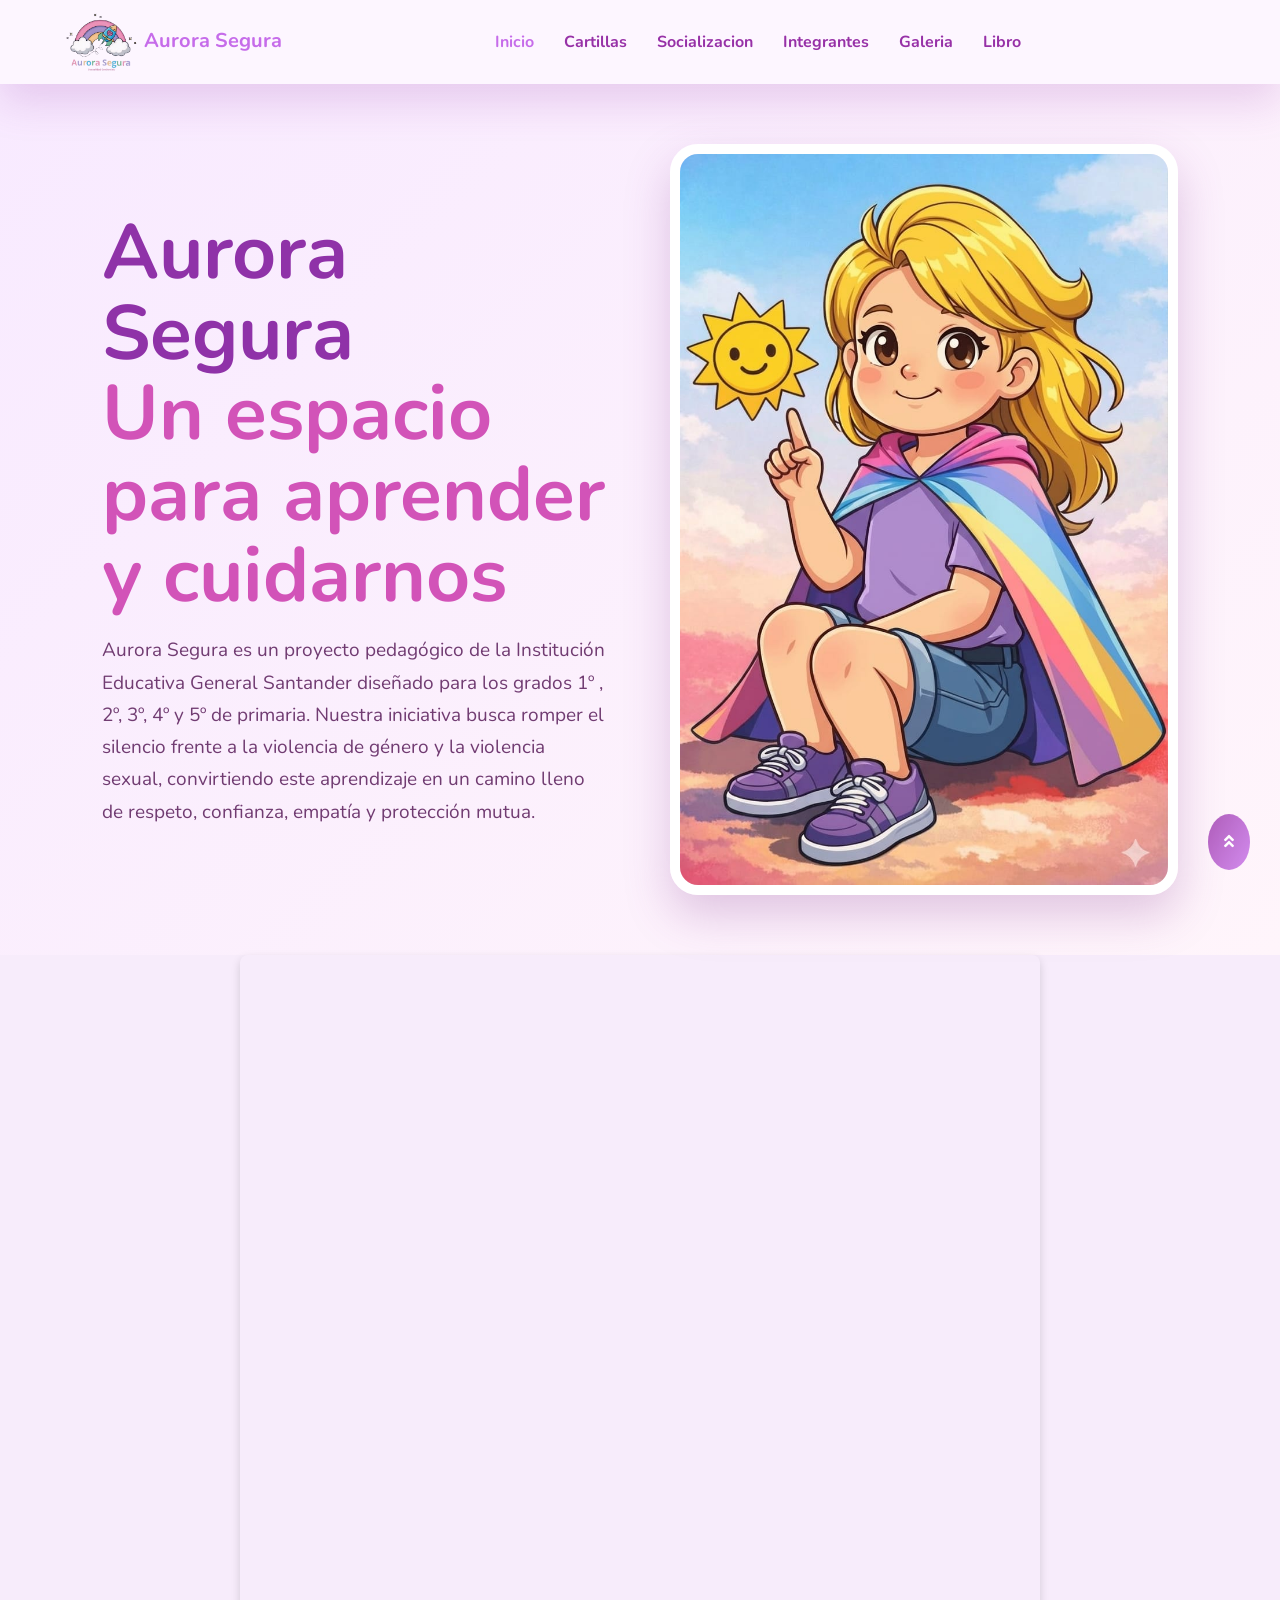
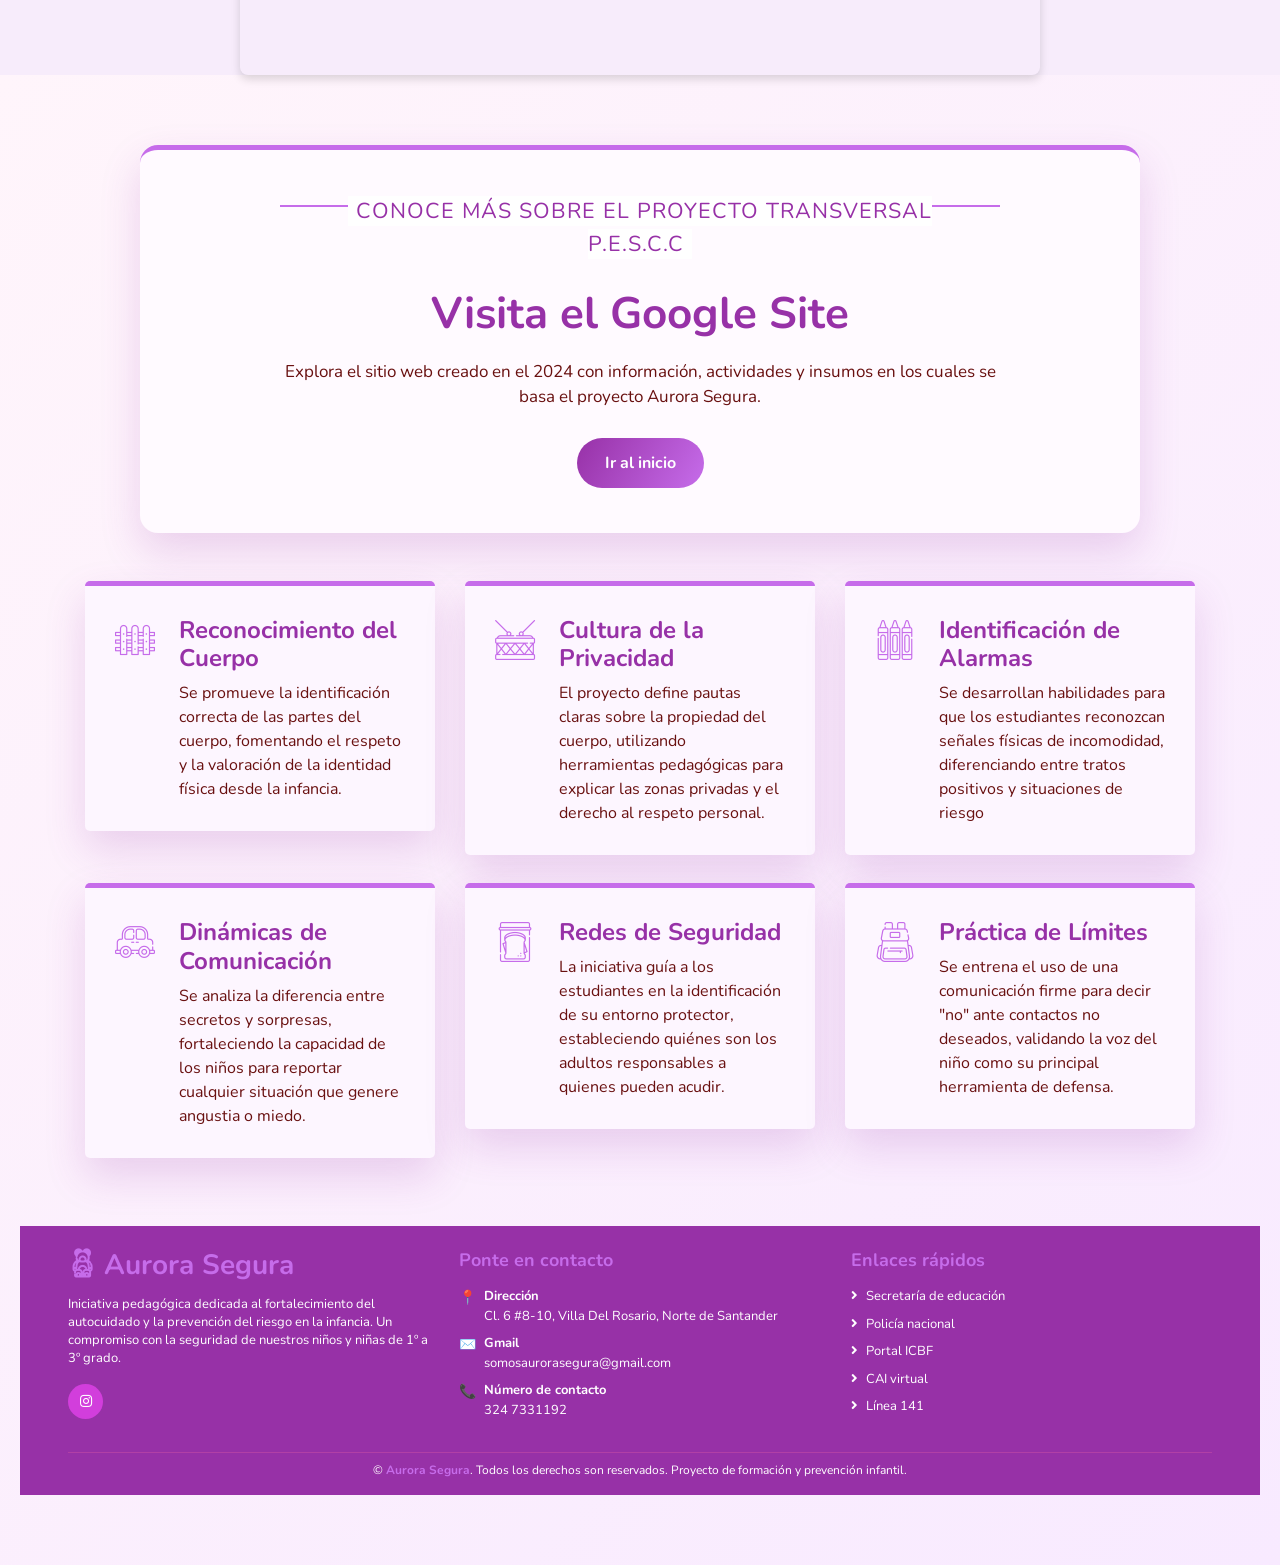
==== commit 81d37667: "Update index.html" ====
--- a/index.html
+++ b/index.html
@@ -184,47 +184,30 @@
 .bg-secondary .btn-primary:hover{background:#fff;color:var(--as-secondary);filter:brightness(.95)}
 .bg-secondary a.text-white:hover{color:#f0c4f7!important}
 }
-.as-video-blog {
-  padding: 70px 20px;
-  background: linear-gradient(135deg, #fff5fb, #f8eaff);
-}
-
-.as-video-blog__content {
-  width: 100%;
-  max-width: 1000px;
-  margin: 0 auto;
-  padding: 45px 30px;
-  text-align: center;
-  background: #fffaff;
-  border-top: 5px solid var(--as-primary);
-  border-radius: 18px;
-  box-shadow: var(--as-shadow);
-}
-
-.as-video-blog__content h2 {
-  margin-bottom: 25px;
-  color: var(--as-secondary);
-}
-
-.as-video-blog__player {
-  display: block;
-  width: 100%;
-  max-height: 560px;
-  margin: 0 auto;
-  border-radius: 14px;
-  background: #000;
-  box-shadow: 0 12px 30px rgba(151, 49, 167, 0.2);
-}
-
-@media (max-width: 576px) {
-  .as-video-blog {
-    padding: 45px 15px;
-  }
-
-  .as-video-blog__content {
-    padding: 30px 15px;
-  }
-}
+
+   
+  .as-video-blog__wrapper {
+    position: relative;
+    width: 100%;
+    max-width: 800px; 
+    margin: 0 auto;   
+    padding-bottom: 56.25%;/
+    height: 0;
+    overflow: hidden;
+    border-radius: 8px; 
+    box-shadow: 0 4px 10px rgba(0, 0, 0, 0.15); 
+  }
+
+  /* Ajuste del iframe dentro del contenedor */
+  .as-video-blog__player {
+    position: absolute;
+    top: 0;
+    left: 0;
+    width: 100%;
+    height: 100%;
+    border: 0;
+  }
+
 </style>
 
 </head>
@@ -355,14 +338,16 @@
     
 
 <!-- Blog Start -->
-<section class="as-video-blog" aria-labelledby="as-video-title">
-  <div class="as-video-blog__content">
-    <p class="section-title px-5"><span class="px-2">Conoce la Visión de Aurora Segura</span></p>
-    <h2 id="as-video-title">Realizamos una platica con el director del proyecto, el Magister Giovanni Castrillon, quien nos explica detalladamente el impacto, el propósito y las metas alcanzadas hasta el momento</h2>
-
-<iframe width="560" height="315" src="https://www.youtube.com/embed/XtJqtpY8JXQ?si=MFB27Ist_0Tjkj1-" title="YouTube video player" frameborder="0" allow="accelerometer; autoplay; clipboard-write; encrypted-media; gyroscope; picture-in-picture; web-share" referrerpolicy="strict-origin-when-cross-origin" allowfullscreen></iframe>
-  </div>
-</section>
+<div class="as-video-blog__wrapper">
+  <iframe 
+    class="as-video-blog__player" 
+    src="https://www.youtube.com/embed/ID_DEL_VIDEO" 
+    title="Entrevista"
+    allow="accelerometer; autoplay; clipboard-write; encrypted-media; gyroscope; picture-in-picture; web-share" 
+    referrerpolicy="strict-origin-when-cross-origin"
+    allowfullscreen>
+  </iframe>
+</div>
 
     <!-- Blog End -->
 
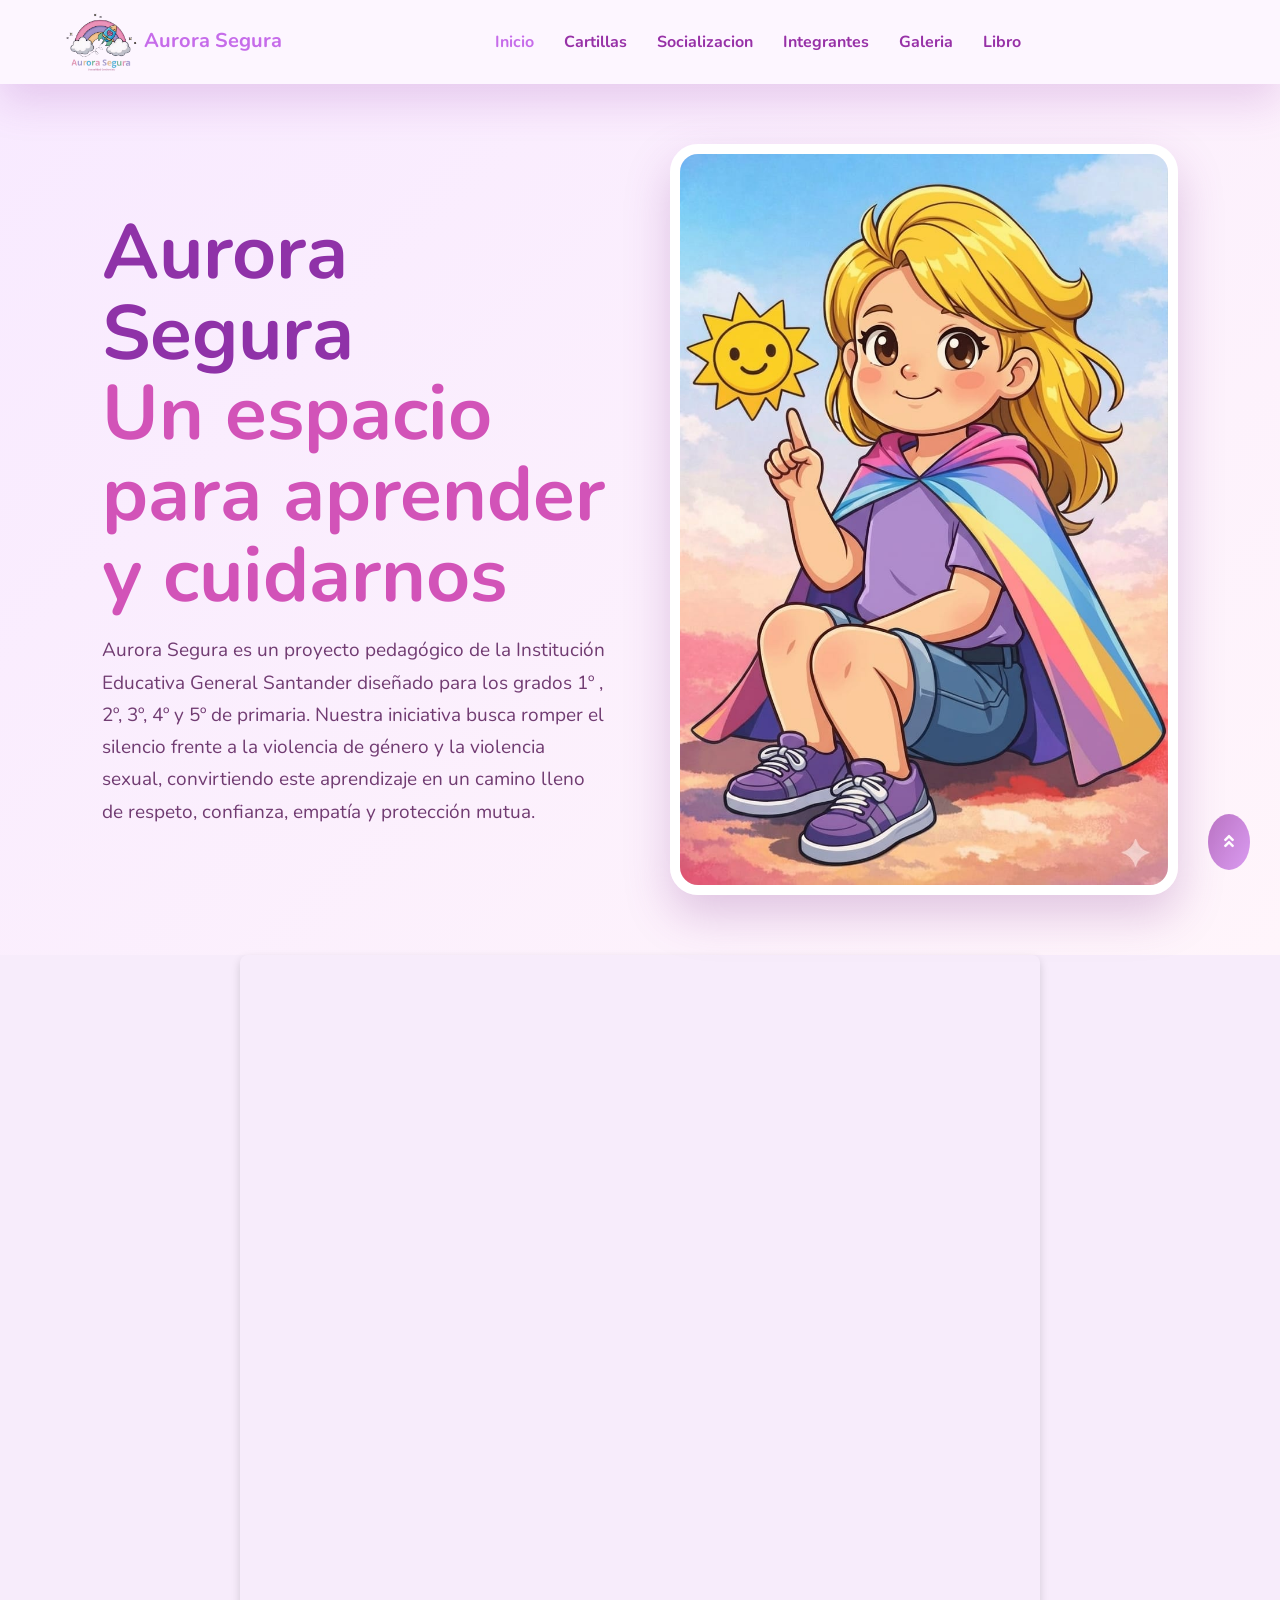
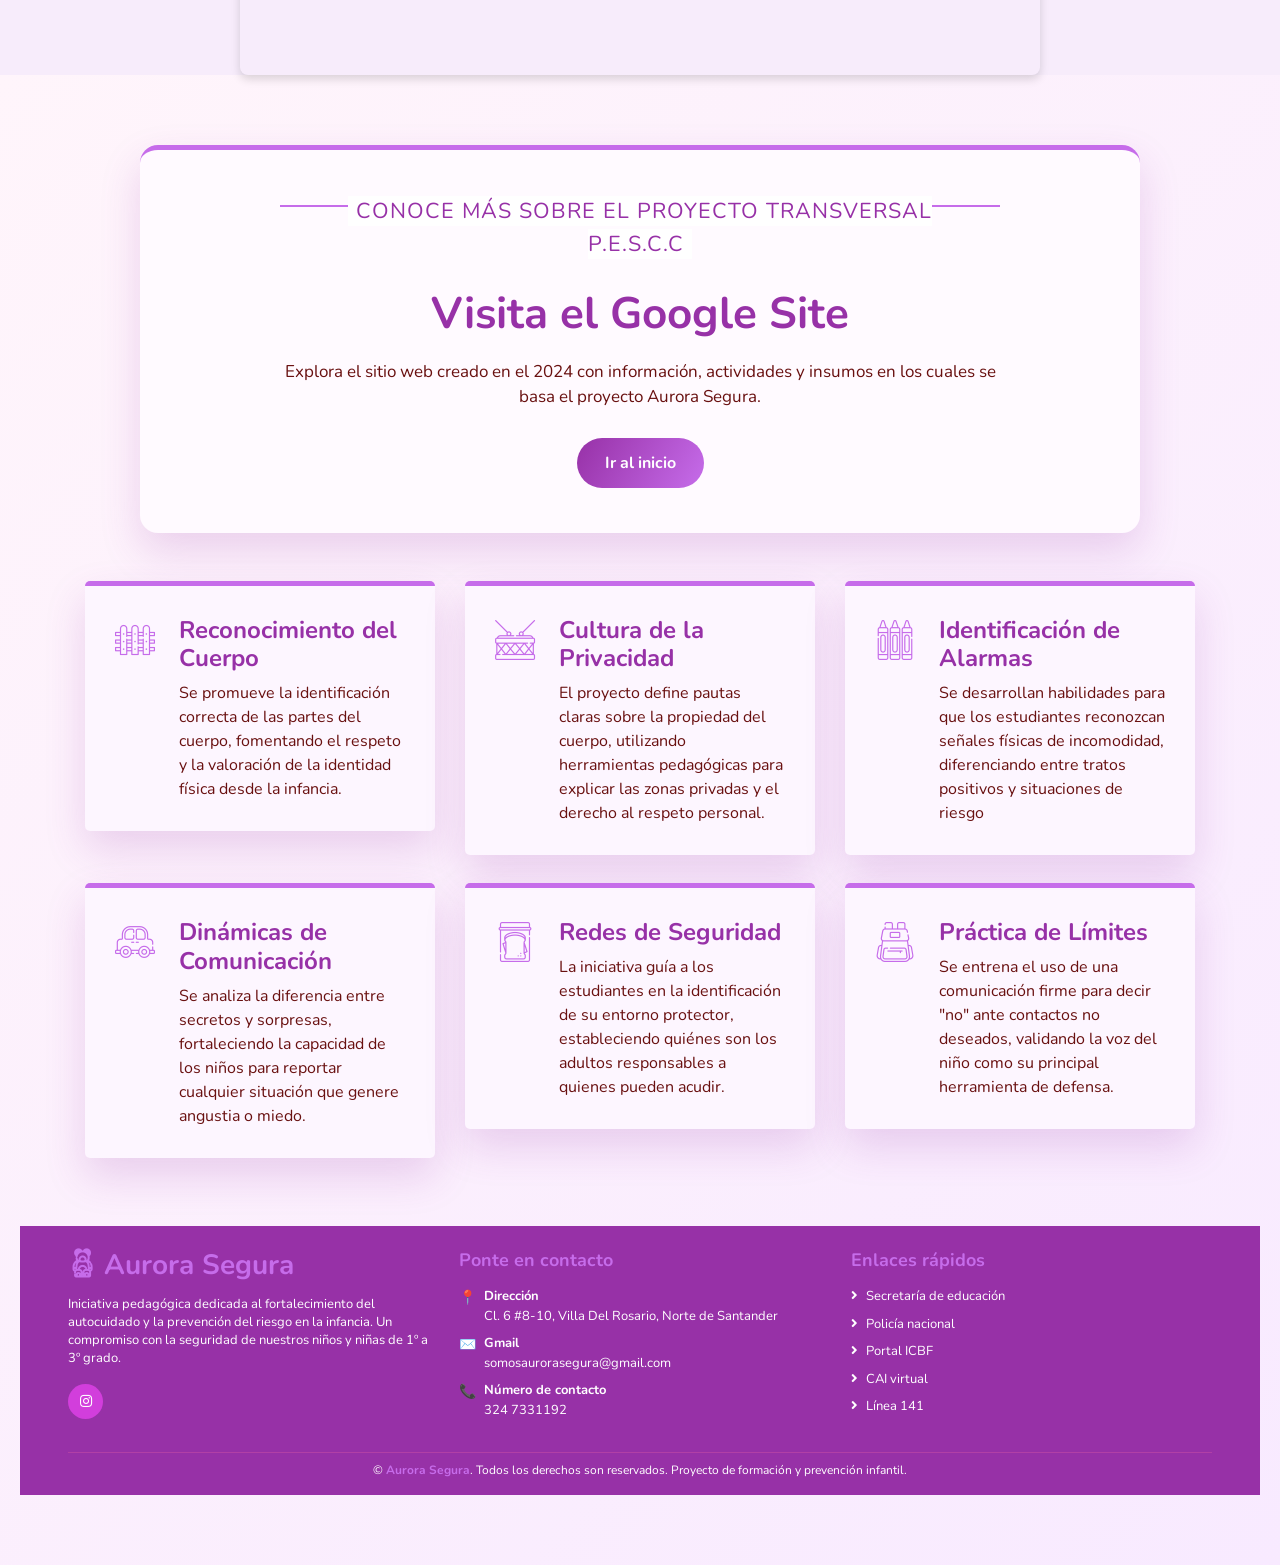
==== commit e7933c65: "Update index.html" ====
--- a/index.html
+++ b/index.html
@@ -177,6 +177,29 @@
   transform:translateY(-6px);box-shadow:0 18px 34px rgba(151,49,167,.22)!important;
 }
 .d-flex.bg-light.border-top.rounded h4{color:var(--as-primary)}
+     
+  .as-video-blog__wrapper {
+    position: relative;
+    width: 100%;
+    max-width: 800px; 
+    margin: 0 auto;   
+    padding-bottom: 56.25%;/
+    height: 0;
+    overflow: hidden;
+    border-radius: 8px; 
+    box-shadow: 0 4px 10px rgba(0, 0, 0, 0.15); 
+  }
+
+  /* Ajuste del iframe dentro del contenedor */
+  .as-video-blog__player {
+    position: absolute;
+    top: 0;
+    left: 0;
+    width: 100%;
+    height: 100%;
+    border: 0;
+  }
+
 
 /* ---------- FOOTER ---------- */
 .bg-secondary .form-control{border-radius:8px;font-family:'Nunito',sans-serif}
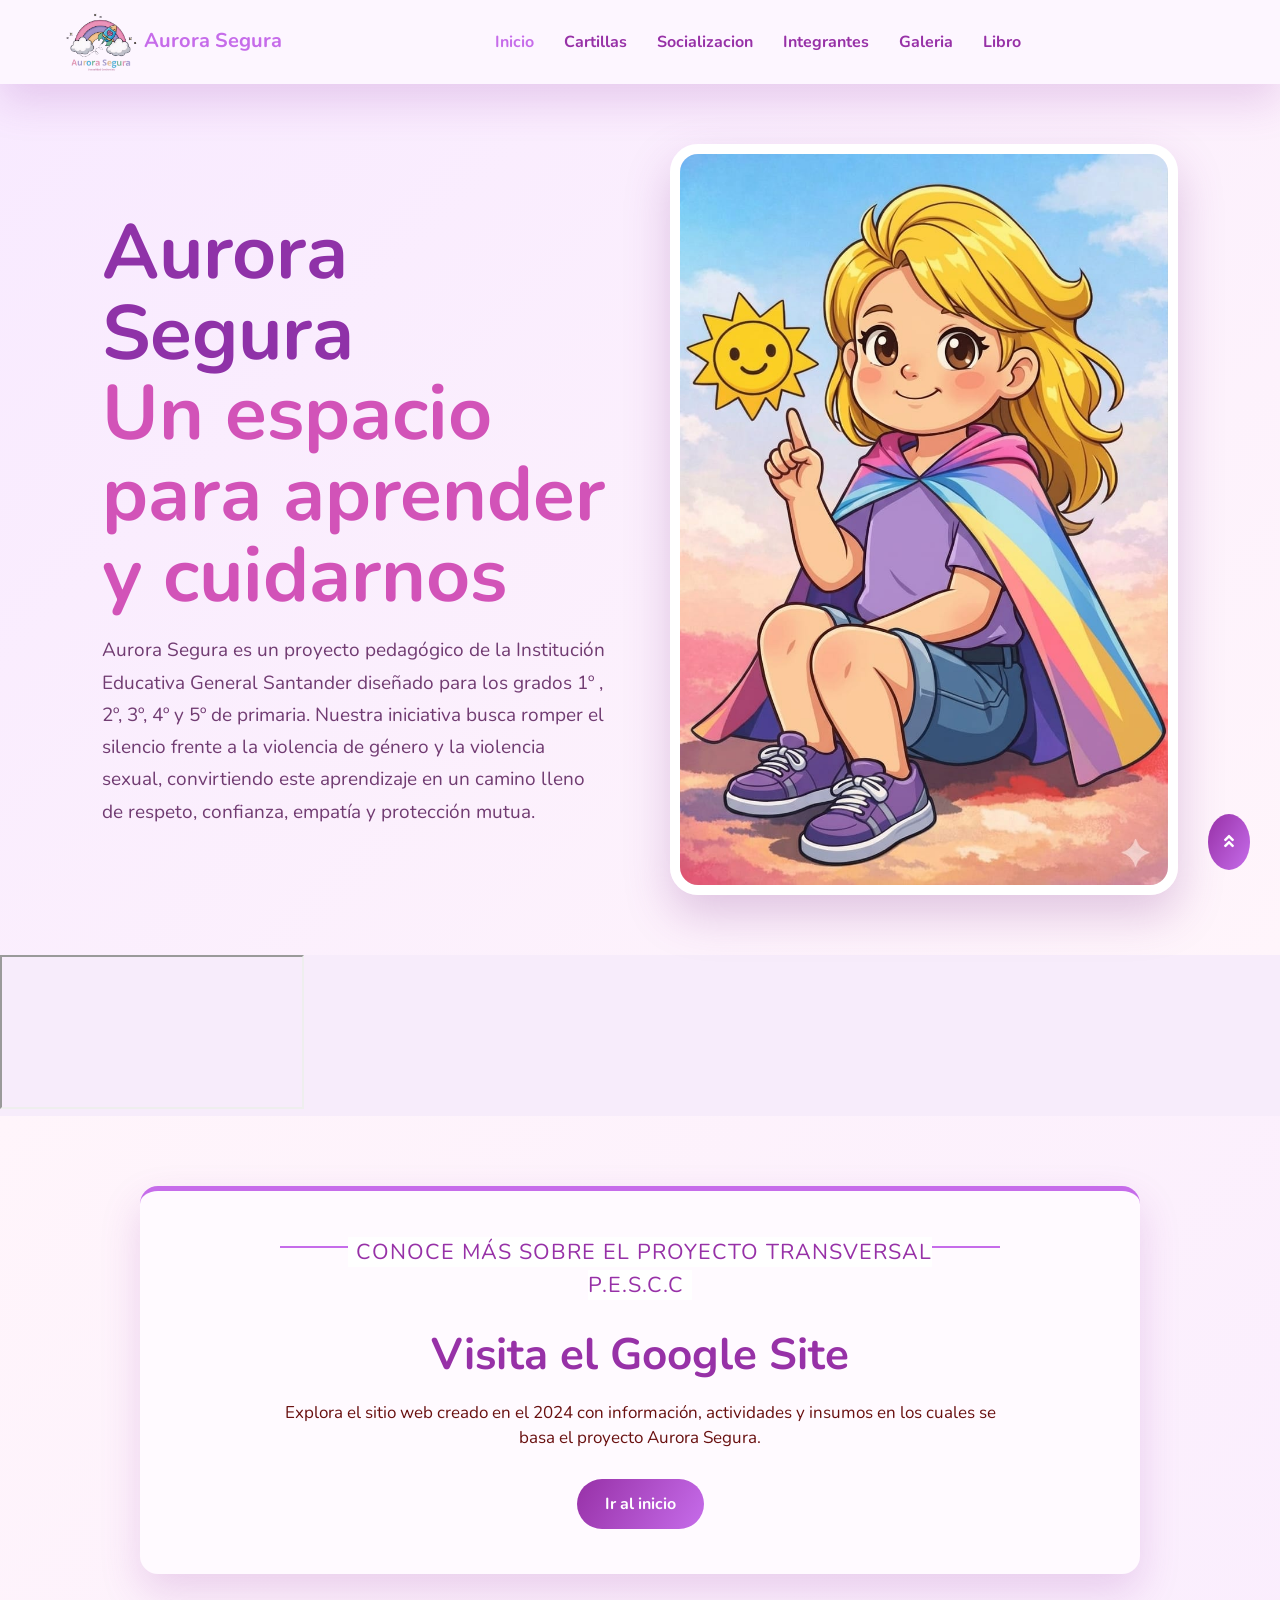
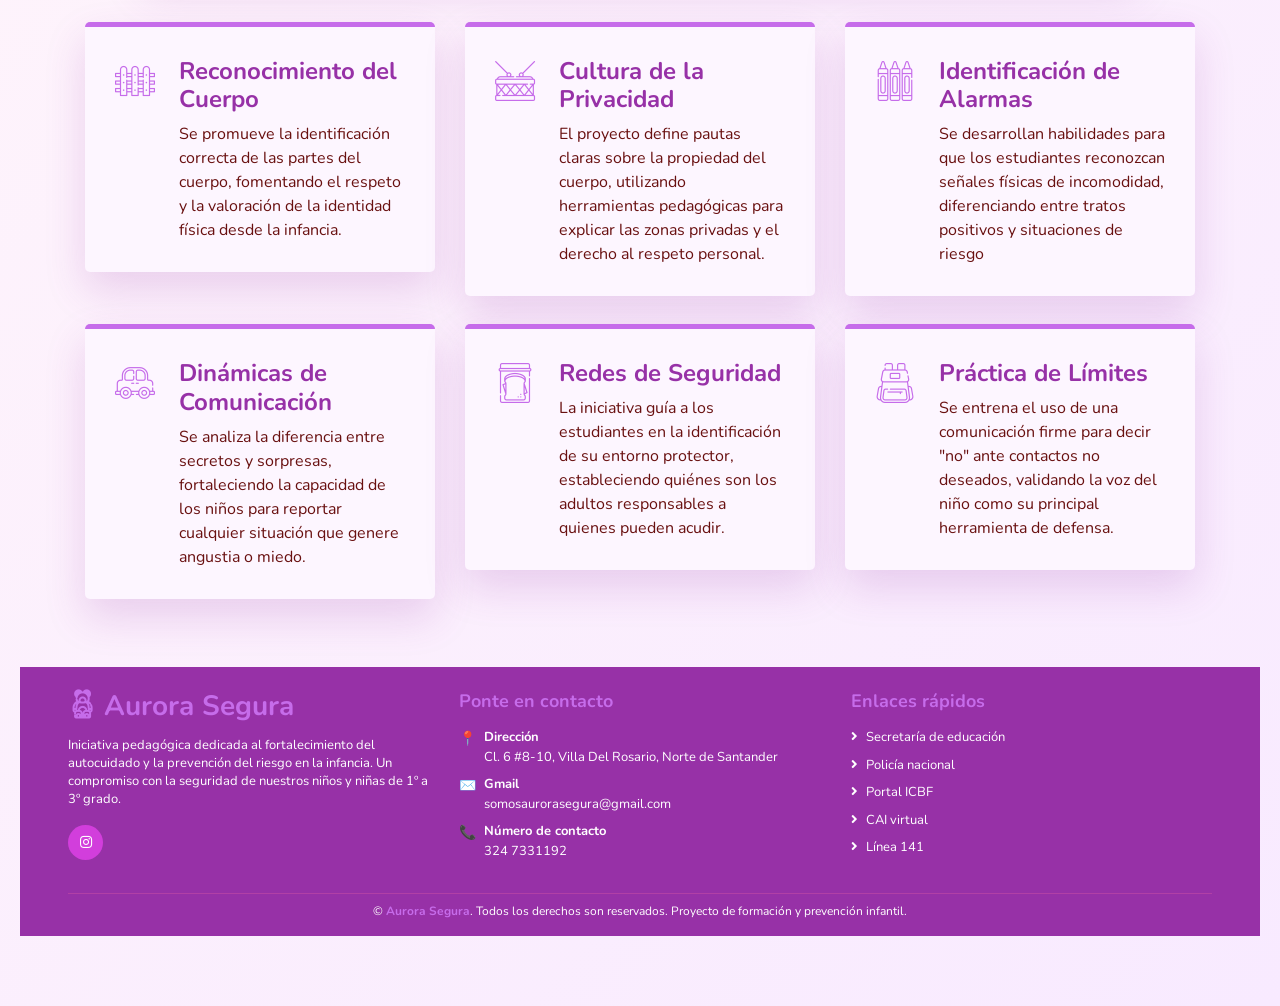
==== commit 0f03e037: "Update index.html" ====
--- a/index.html
+++ b/index.html
@@ -177,8 +177,8 @@
   transform:translateY(-6px);box-shadow:0 18px 34px rgba(151,49,167,.22)!important;
 }
 .d-flex.bg-light.border-top.rounded h4{color:var(--as-primary)}
-     
-  .as-video-blog__wrapper {
+
+.as-video-blog__wrapper {
     position: relative;
     width: 100%;
     max-width: 800px; 
@@ -200,6 +200,8 @@
     border: 0;
   }
 
+  
+
 
 /* ---------- FOOTER ---------- */
 .bg-secondary .form-control{border-radius:8px;font-family:'Nunito',sans-serif}
@@ -209,28 +211,7 @@
 }
 
    
-  .as-video-blog__wrapper {
-    position: relative;
-    width: 100%;
-    max-width: 800px; 
-    margin: 0 auto;   
-    padding-bottom: 56.25%;/
-    height: 0;
-    overflow: hidden;
-    border-radius: 8px; 
-    box-shadow: 0 4px 10px rgba(0, 0, 0, 0.15); 
-  }
-
-  /* Ajuste del iframe dentro del contenedor */
-  .as-video-blog__player {
-    position: absolute;
-    top: 0;
-    left: 0;
-    width: 100%;
-    height: 100%;
-    border: 0;
-  }
-
+  
 </style>
 
 </head>
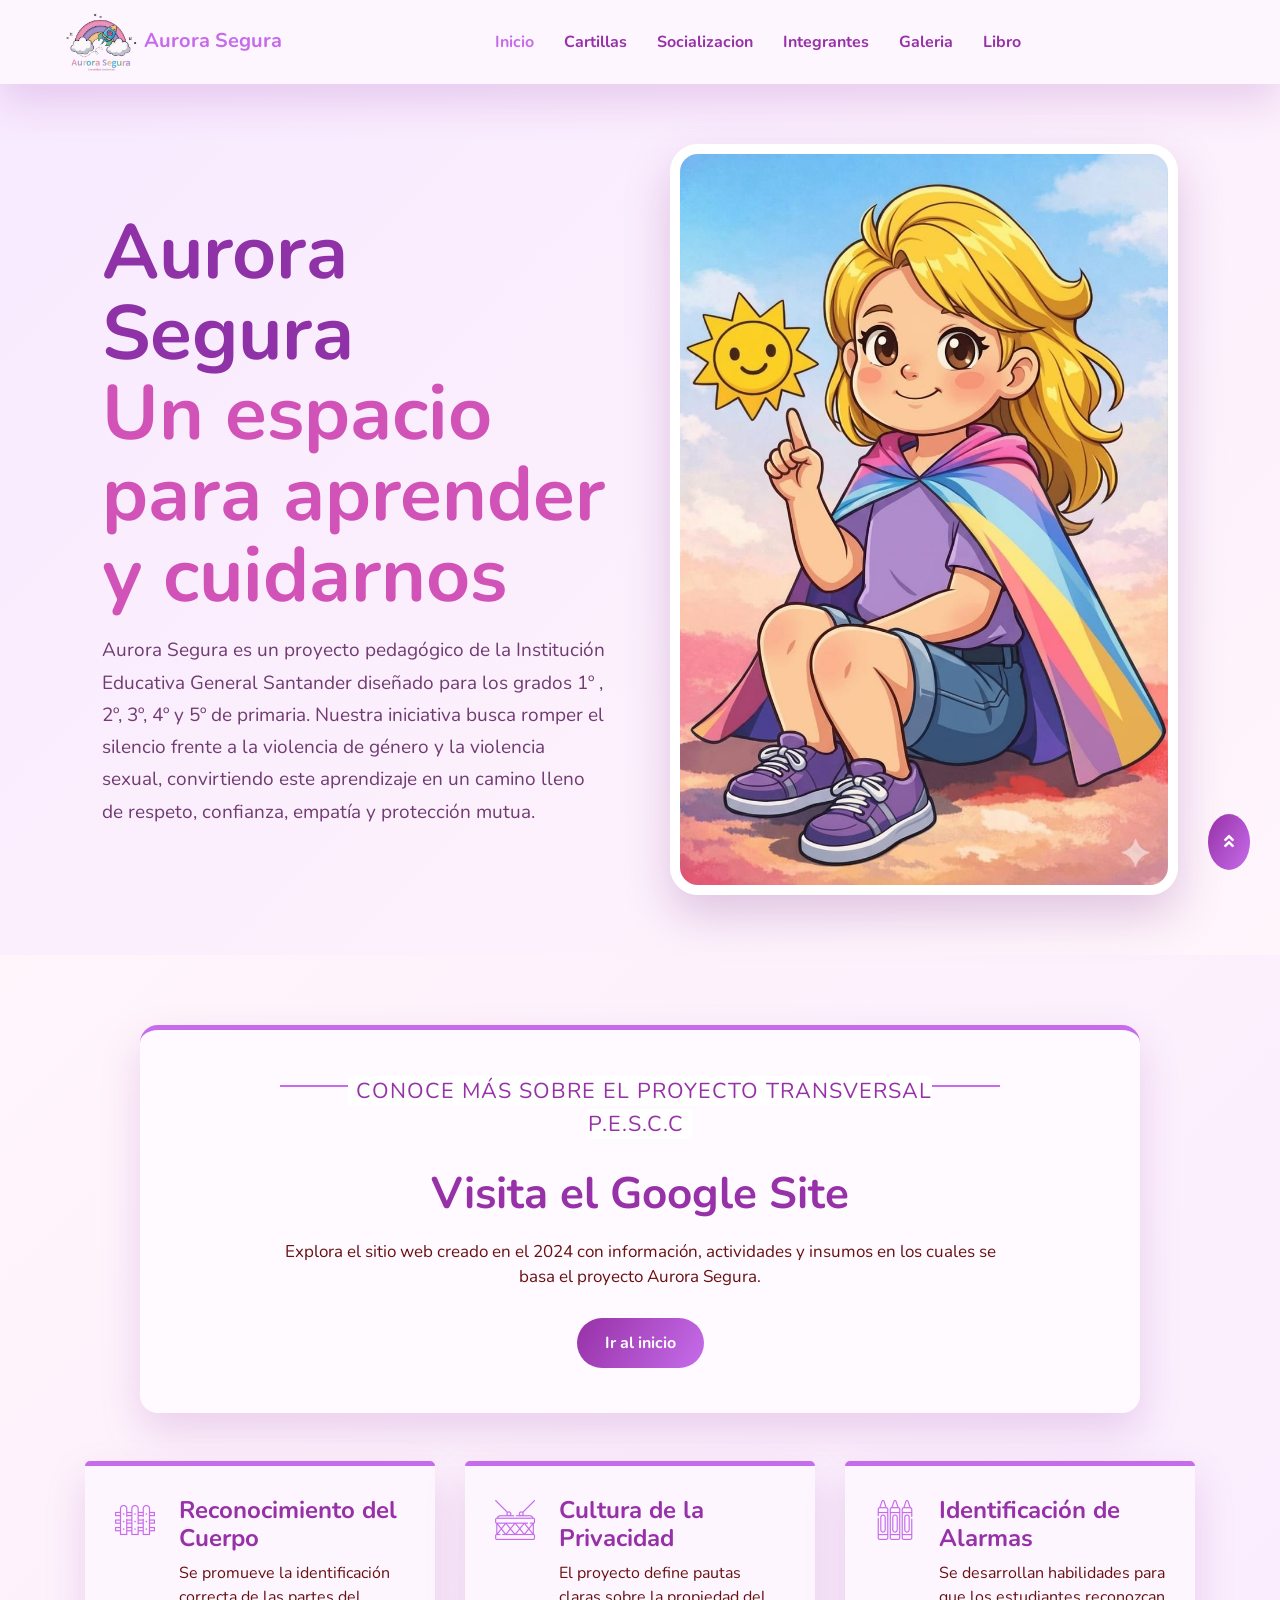
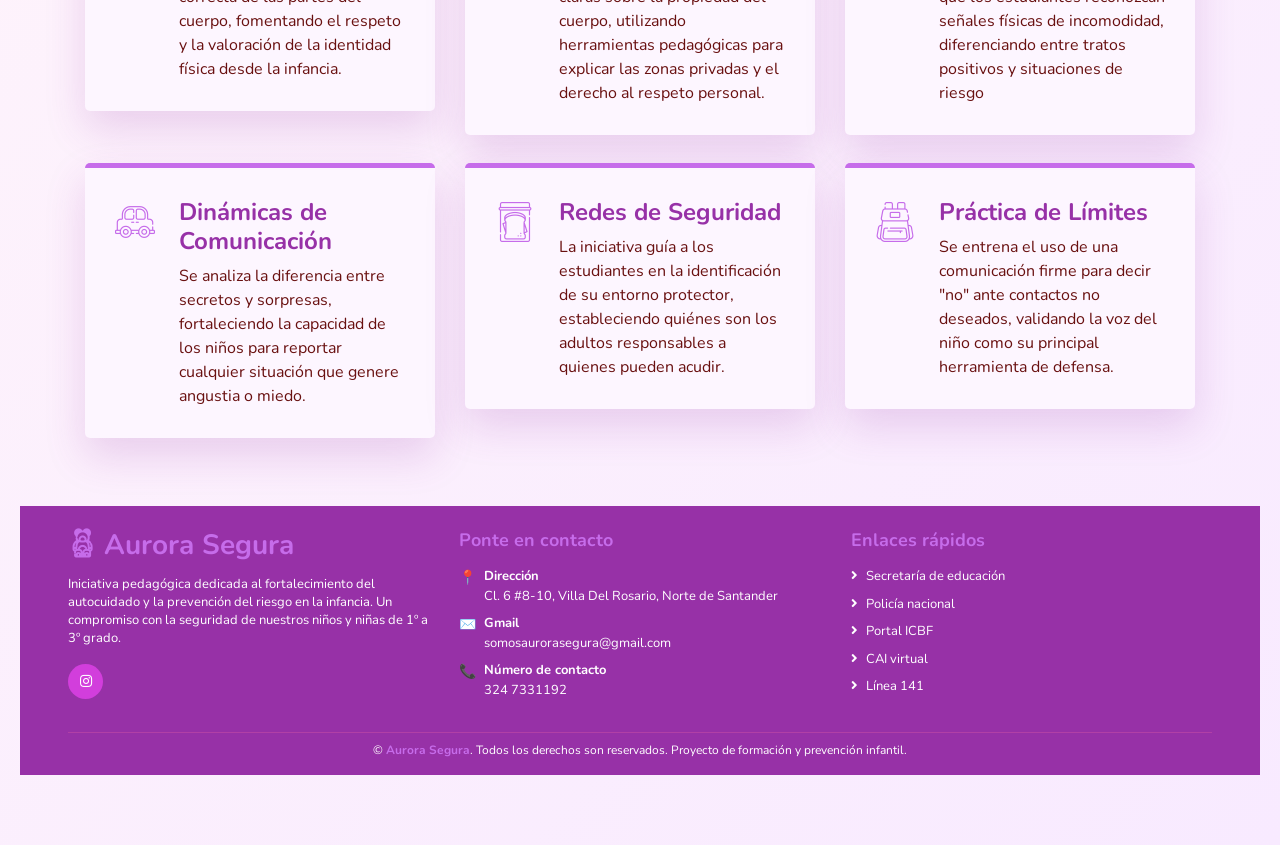
==== commit a3d667f4: "Update index.html" ====
--- a/index.html
+++ b/index.html
@@ -204,12 +204,106 @@
 
 
 /* ---------- FOOTER ---------- */
-.bg-secondary .form-control{border-radius:8px;font-family:'Nunito',sans-serif}
-.bg-secondary .btn-primary{background:#fff;color:var(--as-secondary)}
-.bg-secondary .btn-primary:hover{background:#fff;color:var(--as-secondary);filter:brightness(.95)}
-.bg-secondary a.text-white:hover{color:#f0c4f7!important}
-}
-
+.site-footer {
+  background: linear-gradient(135deg, #5b176d, #9731a7, #c66cea);
+  color: #fff;
+  margin-top: 45px;
+  padding: 42px 20px 18px;
+  width: 100%;
+  box-shadow: 0 -8px 25px rgba(91, 23, 109, .18);
+}
+
+.footer-grid {
+  width: min(1140px, 100%);
+  margin: 0 auto;
+  display: grid;
+  grid-template-columns: repeat(3, 1fr);
+  gap: 32px;
+}
+
+.footer-col h3,
+.site-footer h4 {
+  color: #c66cea !important;
+}
+.footer-col h5 {
+  color: #fff;
+  margin-bottom: 14px;
+  font-weight: 700;
+}
+
+.footer-col p,
+.footer-col a {
+  color: #f9eaff;
+  font-size: .94rem;
+  line-height: 1.6;
+}
+
+.footer-col a {
+  text-decoration: none;
+  transition: color .2s, padding-left .2s;
+}
+
+.footer-col a:hover {
+  color: #fff;
+  padding-left: 5px;
+}
+
+.footer-brand {
+  color: #e463f5;
+  font-family: 'Nunito', cursive;
+  font-size: .85rem;
+  text-decoration: none;
+}
+
+.socials {
+  display: flex;
+  gap: 10px;
+  margin-top: 16px;
+}
+
+.socials a {
+  width: 38px;
+  height: 38px;
+  display: grid;
+  place-items: center;
+  border: 1px solid rgba(255,255,255,.7);
+  border-radius: 50%;
+  color: #fff;
+}
+
+.socials a:hover {
+  background: #fff;
+  color: #9731a7;
+}
+
+.footer-bottom {
+  max-width: 1140px;
+  margin: 30px auto 0;
+  padding-top: 18px;
+  border-top: 1px solid rgba(255,255,255,.3);
+  text-align: center;
+  color: #f9eaff;
+  font-size: .85rem;
+}
+
+@media (max-width: 768px) {
+  .site-footer {
+    padding: 32px 18px 16px;
+  }
+
+  .footer-grid {
+    grid-template-columns: 1fr;
+    gap: 24px;
+  }
+
+  .footer-col {
+    text-align: center;
+  }
+
+  .socials {
+    justify-content: center;
+  }
+}
    
   
 </style>
@@ -342,16 +436,8 @@
     
 
 <!-- Blog Start -->
-<div class="as-video-blog__wrapper">
-  <iframe 
-    class="as-video-blog__player" 
-    src="https://www.youtube.com/embed/ID_DEL_VIDEO" 
-    title="Entrevista"
-    allow="accelerometer; autoplay; clipboard-write; encrypted-media; gyroscope; picture-in-picture; web-share" 
-    referrerpolicy="strict-origin-when-cross-origin"
-    allowfullscreen>
-  </iframe>
-</div>
+
+    
 
     <!-- Blog End -->
 
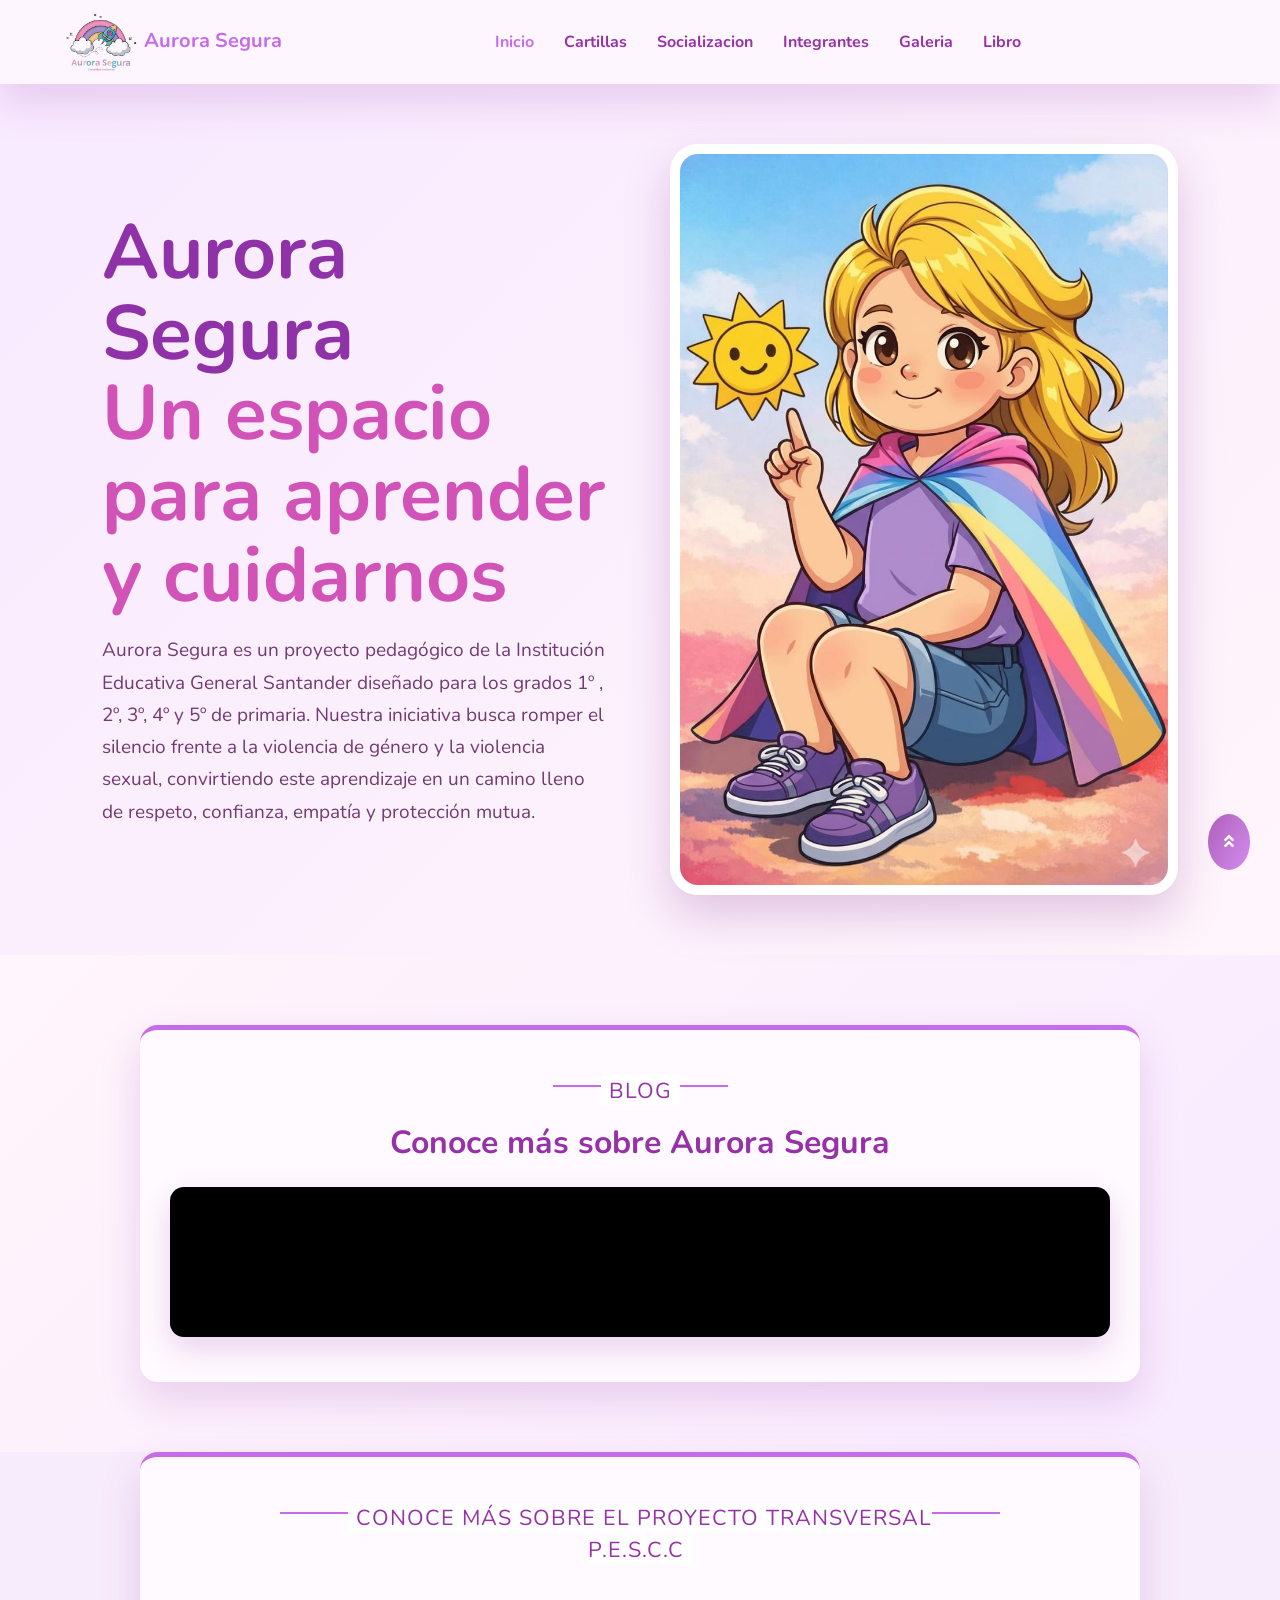
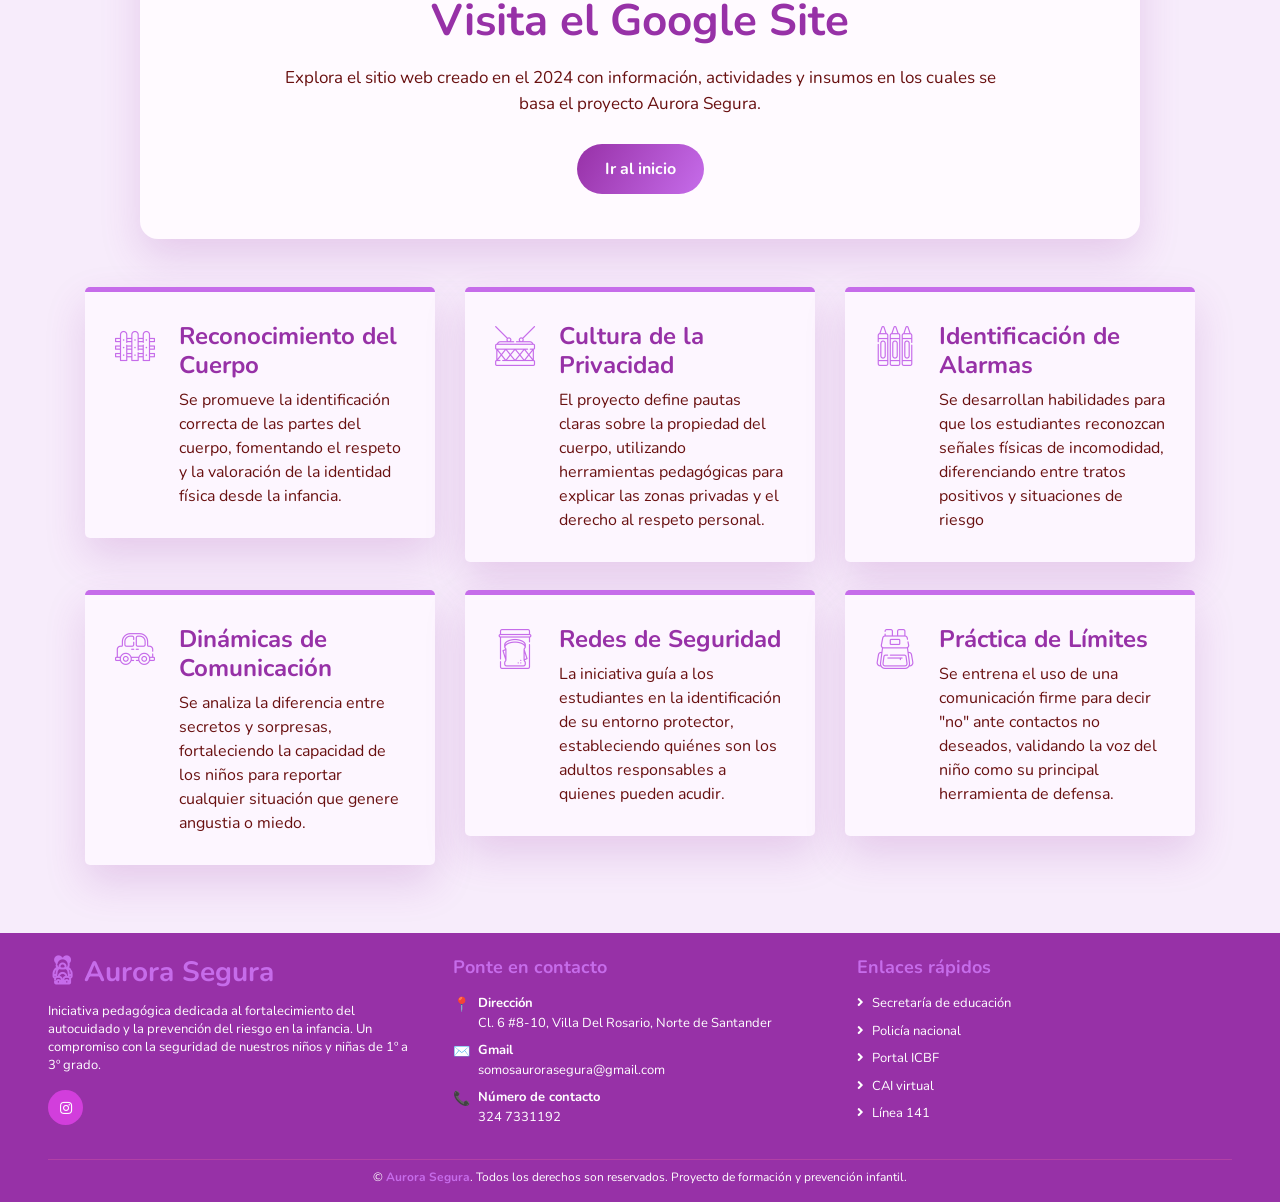
==== commit 302f6442: "Add files via upload" ====
--- a/index.html
+++ b/index.html
@@ -113,11 +113,7 @@
 .bg-primary h1.display-3{text-shadow:0 3px 0 rgba(0,0,0,.12);text-wrap:balance}
 
 /* ---------- VIDEO DE LA ENTREVISTA ---------- */
-.video-section{margin:26px auto 0;max-width:820px}
-.video-section video{
-  width:100%;border-radius:14px;border:6px solid #fff;box-shadow:var(--as-shadow);background:#000;
-}
-.hero p{max-width:760px;margin:0 auto;font-size:1.05rem}
+s
 
 /* ---------- SECCIÓN SITIO TRANSVERSAL ---------- */
 .sitio-transversal {
@@ -178,134 +174,53 @@
 }
 .d-flex.bg-light.border-top.rounded h4{color:var(--as-primary)}
 
-.as-video-blog__wrapper {
-    position: relative;
-    width: 100%;
-    max-width: 800px; 
-    margin: 0 auto;   
-    padding-bottom: 56.25%;/
-    height: 0;
-    overflow: hidden;
-    border-radius: 8px; 
-    box-shadow: 0 4px 10px rgba(0, 0, 0, 0.15); 
-  }
-
-  /* Ajuste del iframe dentro del contenedor */
-  .as-video-blog__player {
-    position: absolute;
-    top: 0;
-    left: 0;
-    width: 100%;
-    height: 100%;
-    border: 0;
-  }
-
-  
-
-
 /* ---------- FOOTER ---------- */
-.site-footer {
-  background: linear-gradient(135deg, #5b176d, #9731a7, #c66cea);
-  color: #fff;
-  margin-top: 45px;
-  padding: 42px 20px 18px;
+.bg-secondary .form-control{border-radius:8px;font-family:'Nunito',sans-serif}
+.bg-secondary .btn-primary{background:#fff;color:var(--as-secondary)}
+.bg-secondary .btn-primary:hover{background:#fff;color:var(--as-secondary);filter:brightness(.95)}
+.bg-secondary a.text-white:hover{color:#f0c4f7!important}
+}
+.as-video-blog {
+  padding: 70px 20px;
+  background: linear-gradient(135deg, #fff5fb, #f8eaff);
+}
+
+.as-video-blog__content {
   width: 100%;
-  box-shadow: 0 -8px 25px rgba(91, 23, 109, .18);
-}
-
-.footer-grid {
-  width: min(1140px, 100%);
+  max-width: 1000px;
   margin: 0 auto;
-  display: grid;
-  grid-template-columns: repeat(3, 1fr);
-  gap: 32px;
-}
-
-.footer-col h3,
-.site-footer h4 {
-  color: #c66cea !important;
-}
-.footer-col h5 {
-  color: #fff;
-  margin-bottom: 14px;
-  font-weight: 700;
-}
-
-.footer-col p,
-.footer-col a {
-  color: #f9eaff;
-  font-size: .94rem;
-  line-height: 1.6;
-}
-
-.footer-col a {
-  text-decoration: none;
-  transition: color .2s, padding-left .2s;
-}
-
-.footer-col a:hover {
-  color: #fff;
-  padding-left: 5px;
-}
-
-.footer-brand {
-  color: #e463f5;
-  font-family: 'Nunito', cursive;
-  font-size: .85rem;
-  text-decoration: none;
-}
-
-.socials {
-  display: flex;
-  gap: 10px;
-  margin-top: 16px;
-}
-
-.socials a {
-  width: 38px;
-  height: 38px;
-  display: grid;
-  place-items: center;
-  border: 1px solid rgba(255,255,255,.7);
-  border-radius: 50%;
-  color: #fff;
-}
-
-.socials a:hover {
-  background: #fff;
-  color: #9731a7;
-}
-
-.footer-bottom {
-  max-width: 1140px;
-  margin: 30px auto 0;
-  padding-top: 18px;
-  border-top: 1px solid rgba(255,255,255,.3);
+  padding: 45px 30px;
   text-align: center;
-  color: #f9eaff;
-  font-size: .85rem;
-}
-
-@media (max-width: 768px) {
-  .site-footer {
-    padding: 32px 18px 16px;
-  }
-
-  .footer-grid {
-    grid-template-columns: 1fr;
-    gap: 24px;
-  }
-
-  .footer-col {
-    text-align: center;
-  }
-
-  .socials {
-    justify-content: center;
-  }
-}
-   
-  
+  background: #fffaff;
+  border-top: 5px solid var(--as-primary);
+  border-radius: 18px;
+  box-shadow: var(--as-shadow);
+}
+
+.as-video-blog__content h2 {
+  margin-bottom: 25px;
+  color: var(--as-secondary);
+}
+
+.as-video-blog__player {
+  display: block;
+  width: 100%;
+  max-height: 560px;
+  margin: 0 auto;
+  border-radius: 14px;
+  background: #000;
+  box-shadow: 0 12px 30px rgba(151, 49, 167, 0.2);
+}
+
+@media (max-width: 576px) {
+  .as-video-blog {
+    padding: 45px 15px;
+  }
+
+  .as-video-blog__content {
+    padding: 30px 15px;
+  }
+}
 </style>
 
 </head>
@@ -436,9 +351,21 @@
     
 
 <!-- Blog Start -->
-
-    
-
+<section class="as-video-blog" aria-labelledby="as-video-title">
+  <div class="as-video-blog__content">
+    <p class="section-title px-5"><span class="px-2">Blog</span></p>
+    <h2 id="as-video-title">Conoce más sobre Aurora Segura</h2>
+
+    <iframe
+      class="as-video-blog__player"
+      src="https://www.youtube.com/embed/XtJqtpY8JXQ?si=WcVys02_q-wWrmhi"
+      title="Entrevista de Aurora Segura"
+      frameborder="0"
+      allow="accelerometer; autoplay; clipboard-write; encrypted-media; gyroscope; picture-in-picture; web-share"
+      allowfullscreen>
+    </iframe>
+  </div>
+</section>
     <!-- Blog End -->
 
  
@@ -625,4 +552,4 @@
     <script src="js/main.js"></script>
 </body>
 
-</html>
+</html>
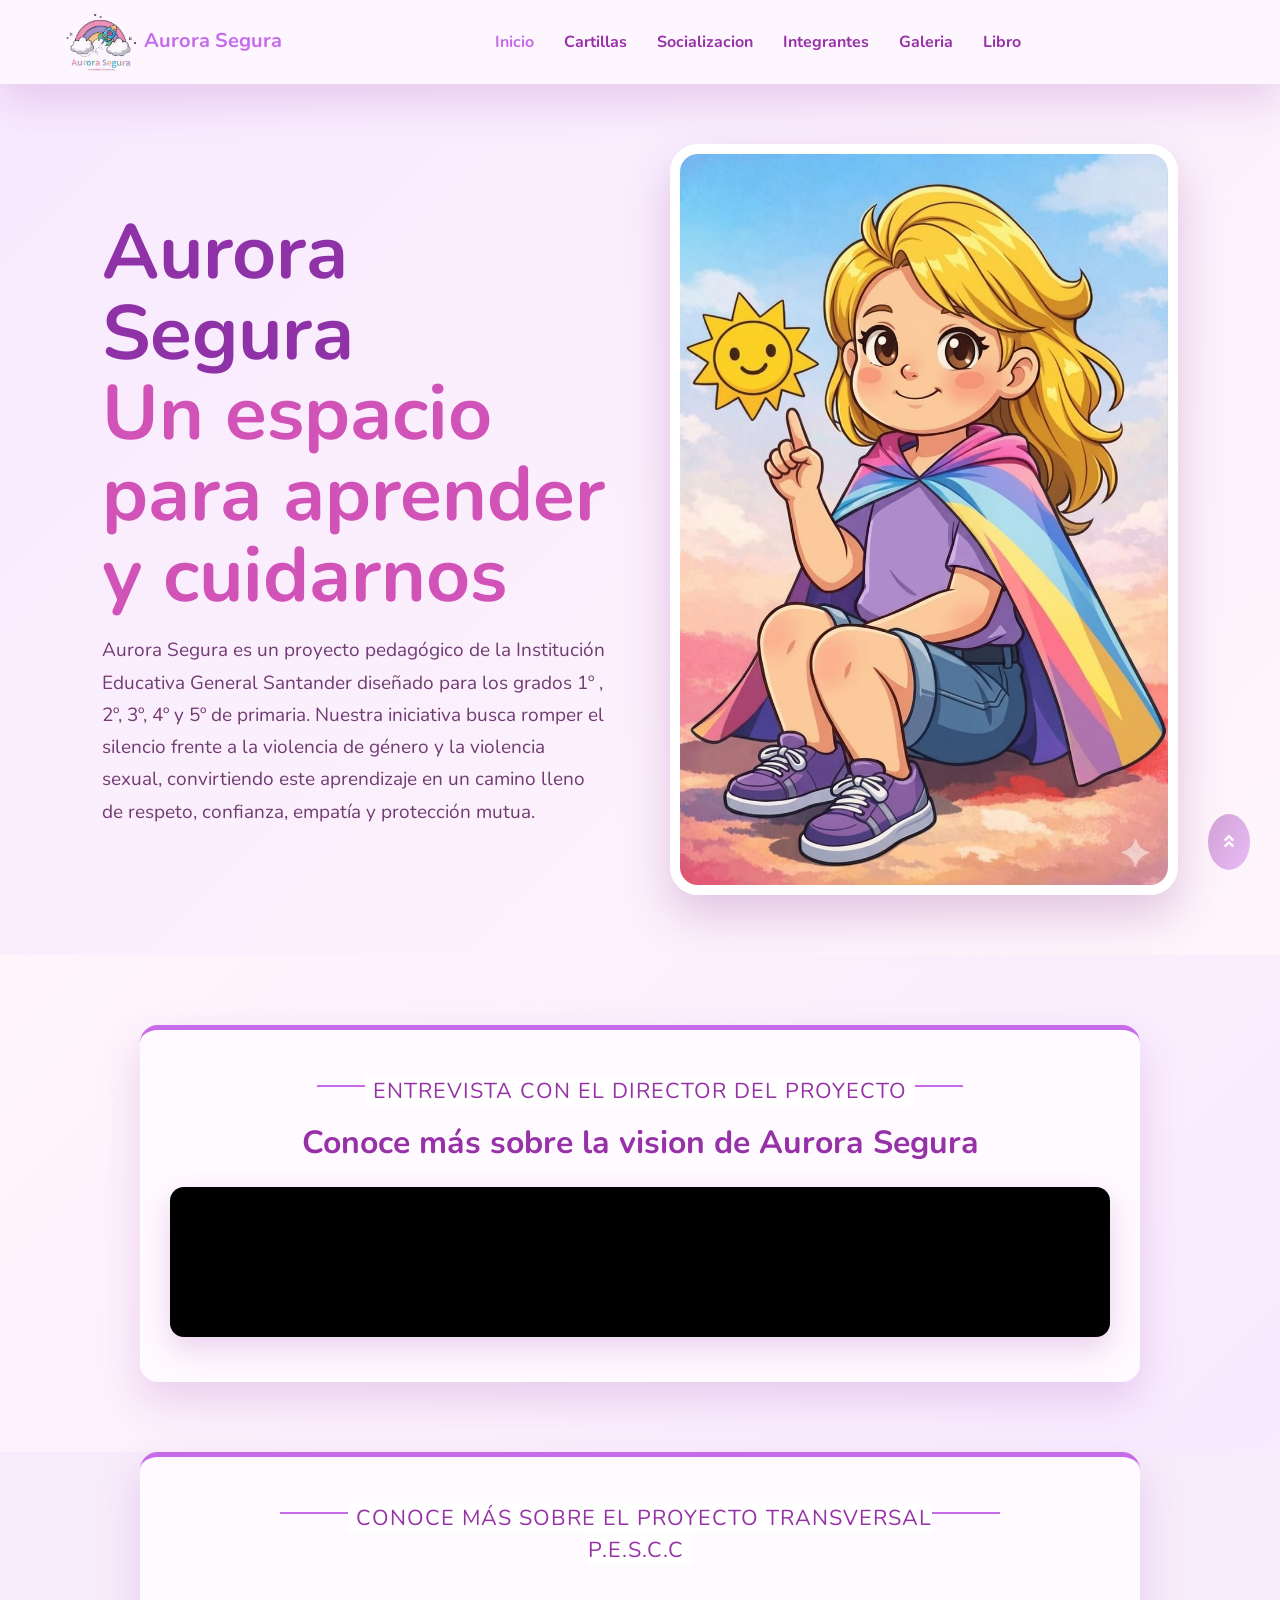
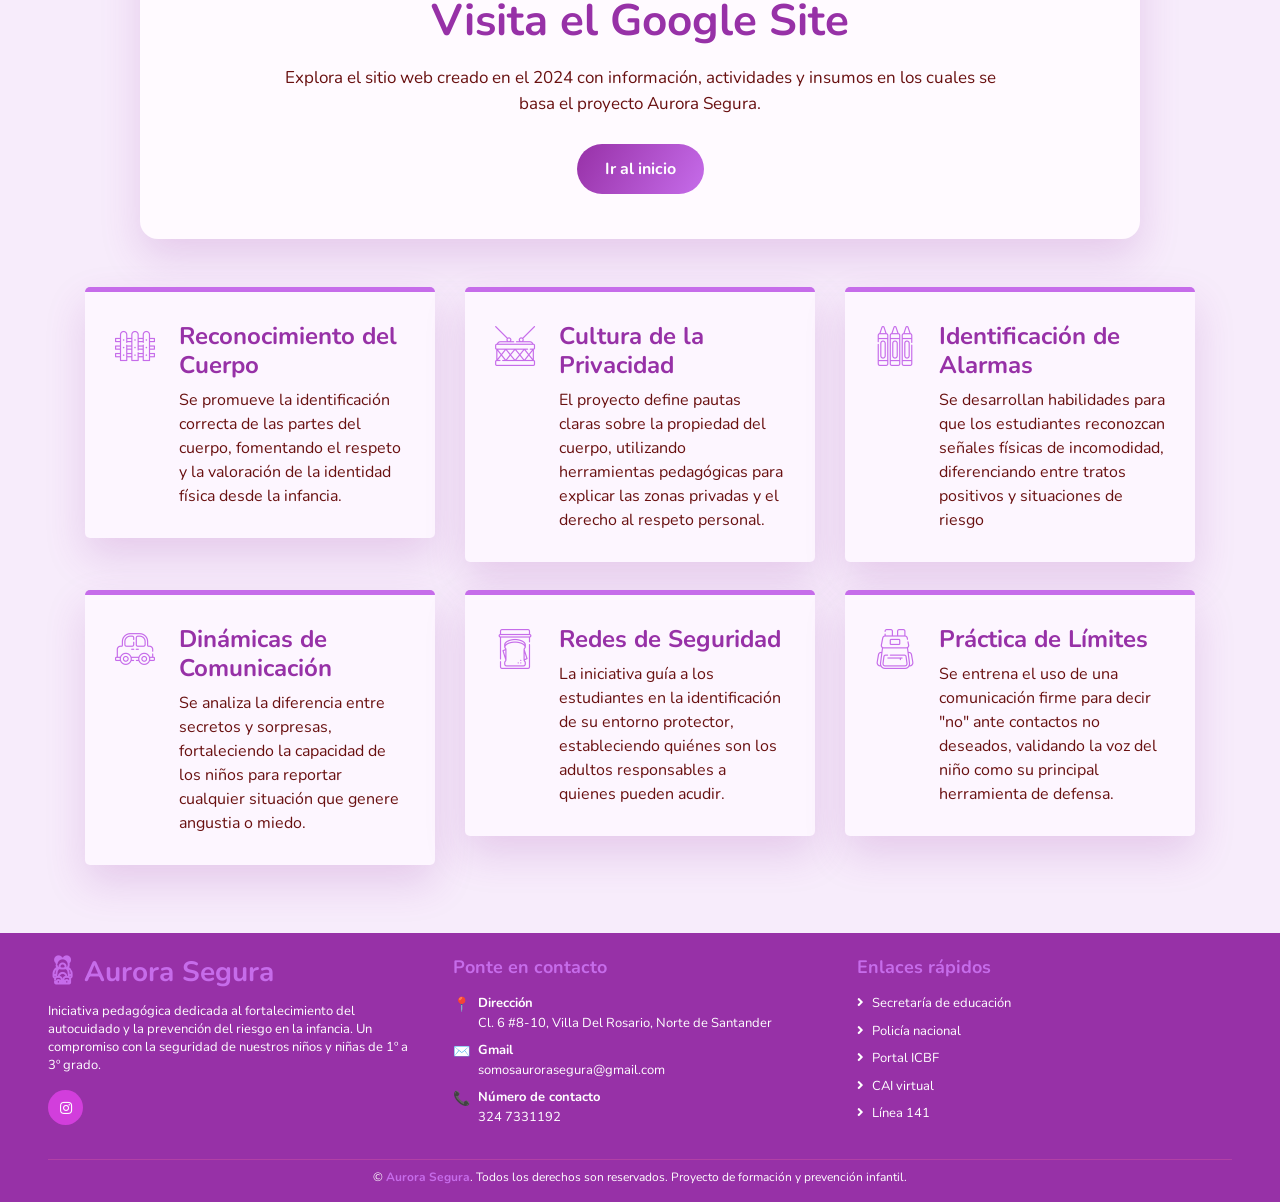
==== commit 3a59afc0: "Update index.html" ====
--- a/index.html
+++ b/index.html
@@ -353,8 +353,8 @@
 <!-- Blog Start -->
 <section class="as-video-blog" aria-labelledby="as-video-title">
   <div class="as-video-blog__content">
-    <p class="section-title px-5"><span class="px-2">Blog</span></p>
-    <h2 id="as-video-title">Conoce más sobre Aurora Segura</h2>
+    <p class="section-title px-5"><span class="px-2">Entrevista Con el director del proyecto</span></p>
+    <h2 id="as-video-title">Conoce más sobre la vision de Aurora Segura</h2>
 
     <iframe
       class="as-video-blog__player"
@@ -552,4 +552,4 @@
     <script src="js/main.js"></script>
 </body>
 
-</html>+</html>
